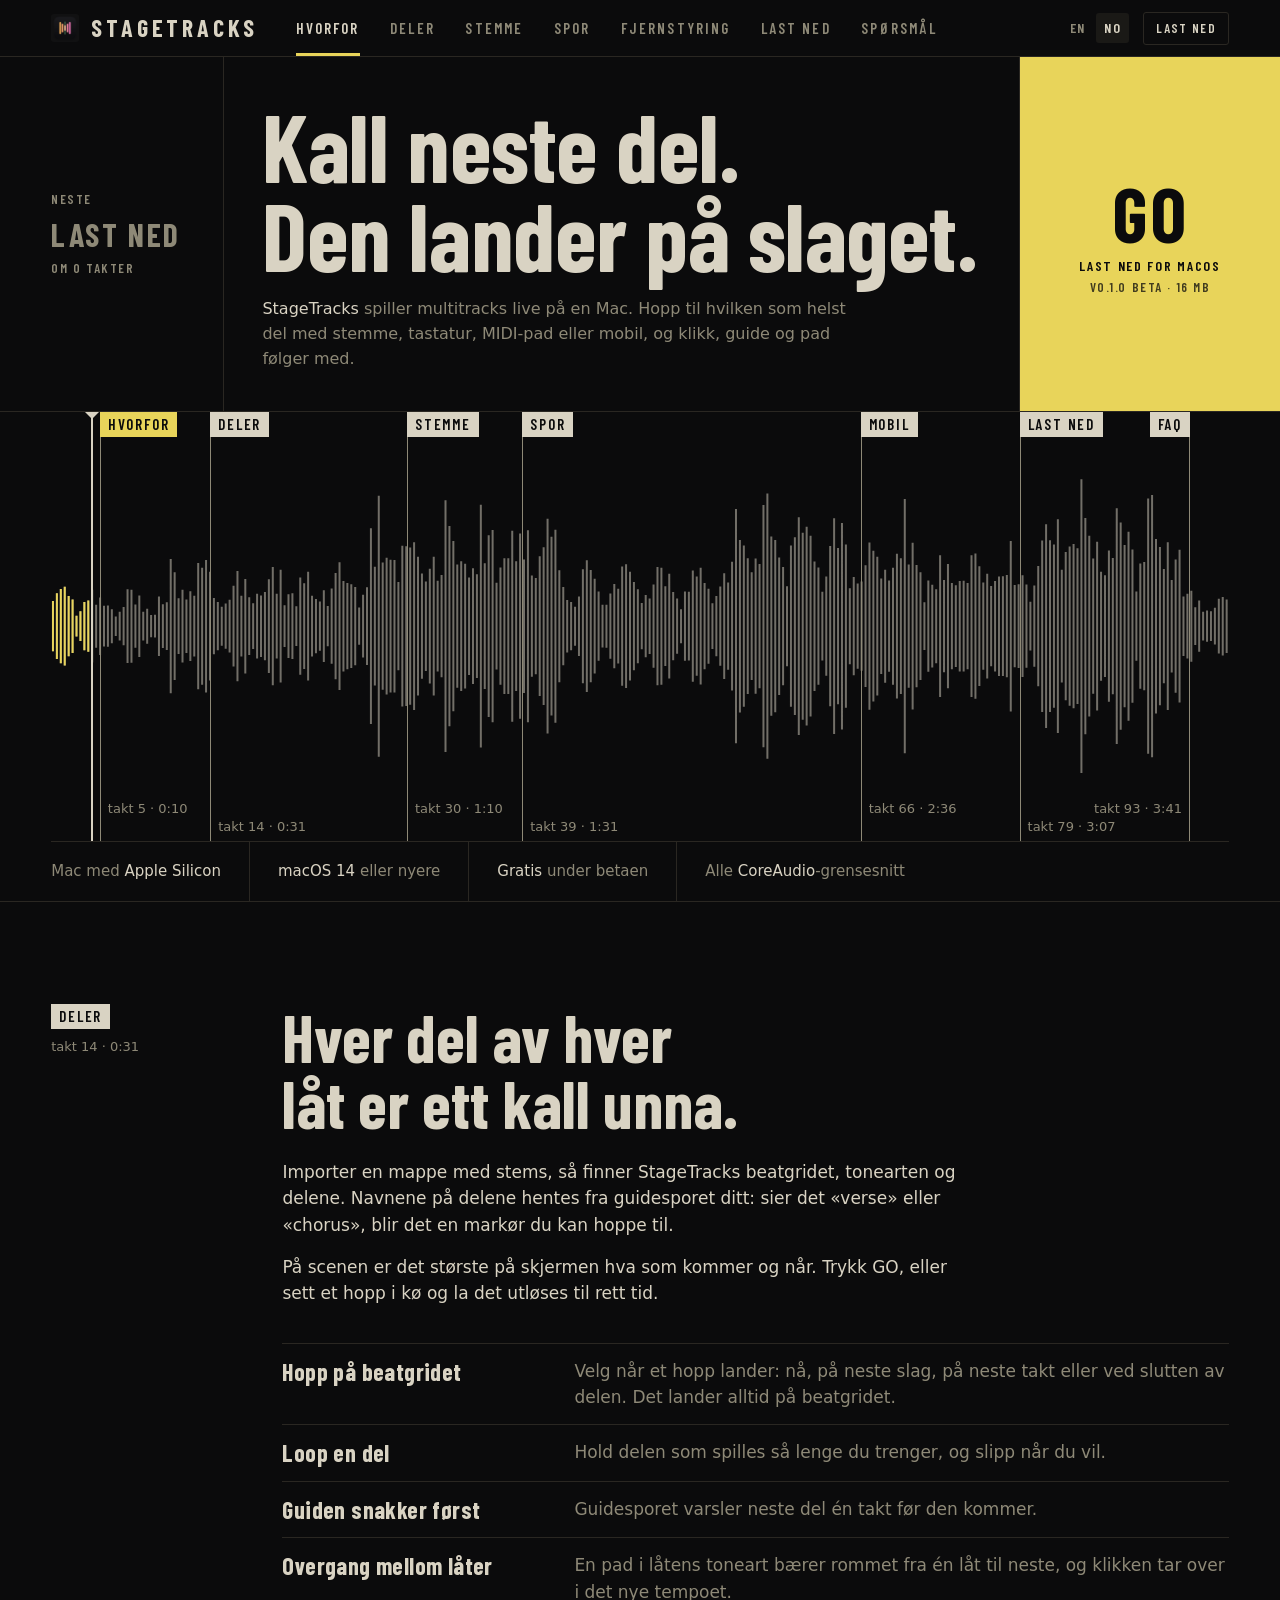
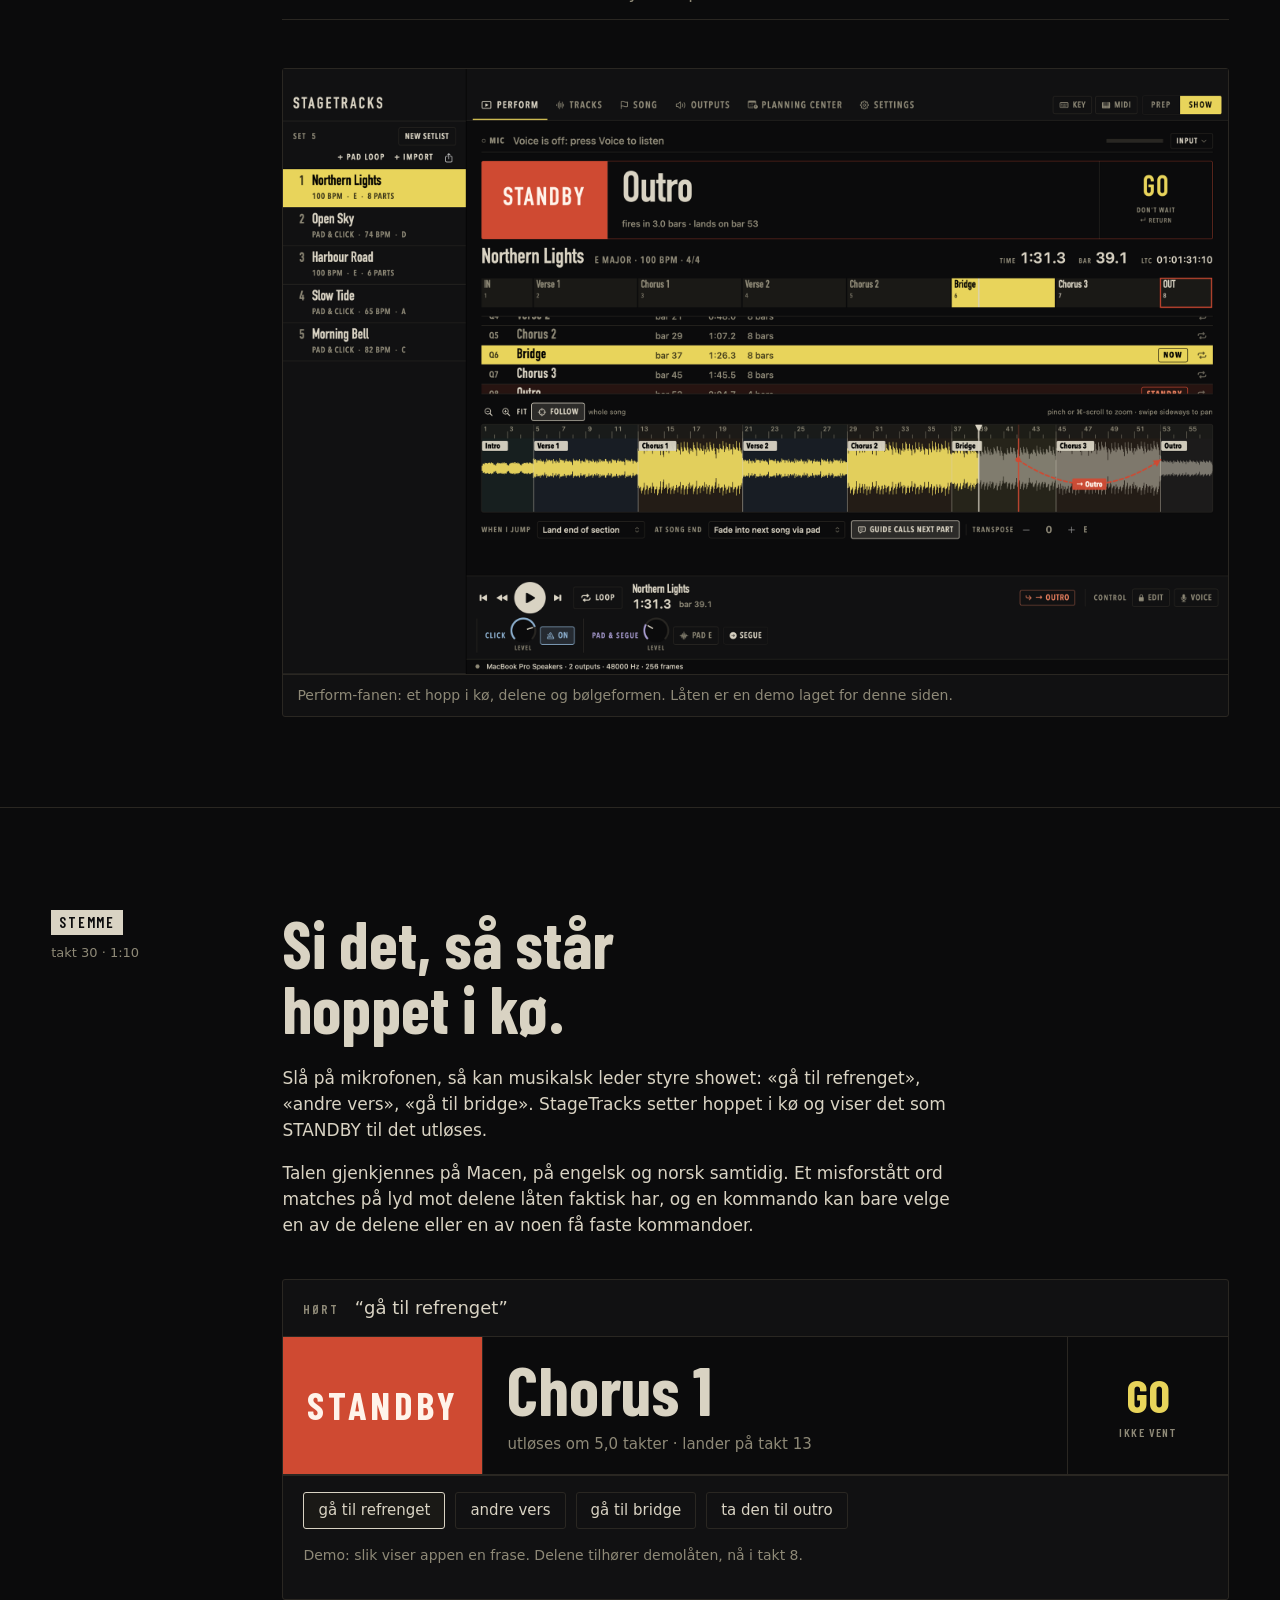
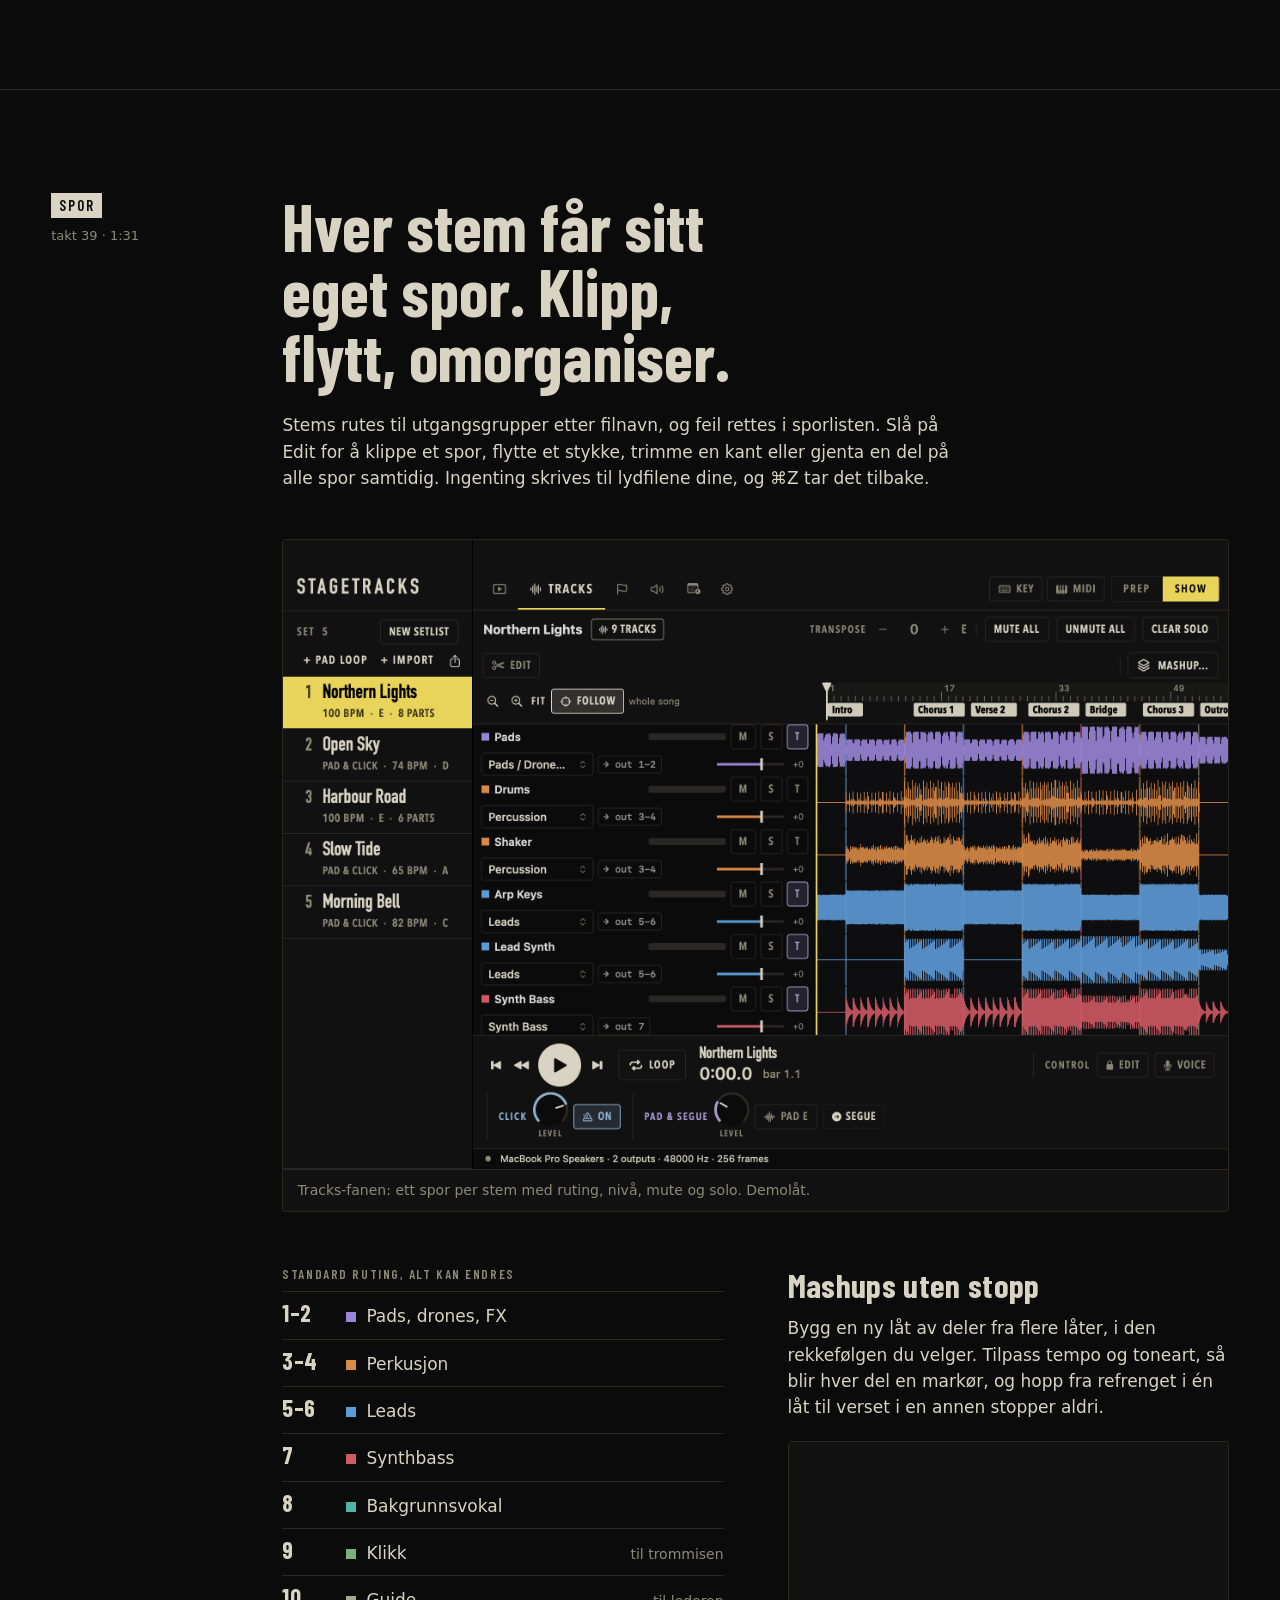
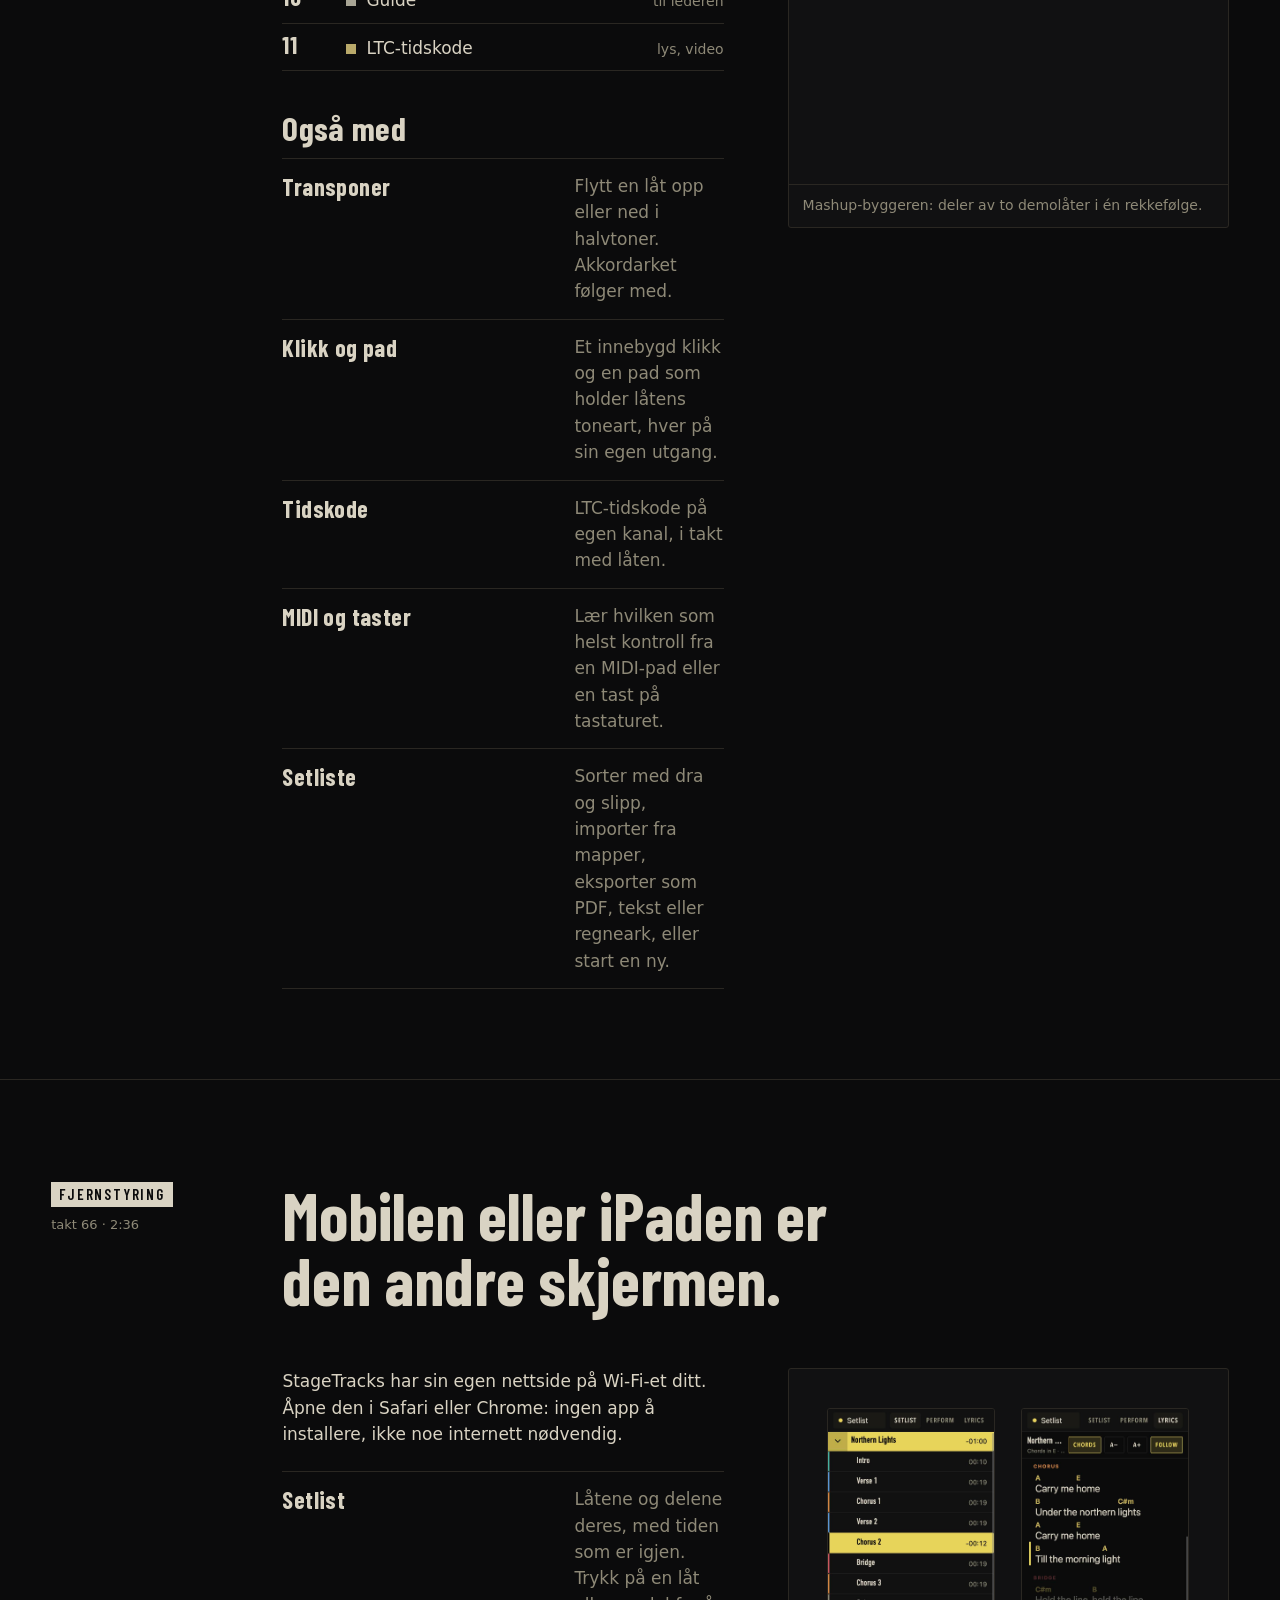
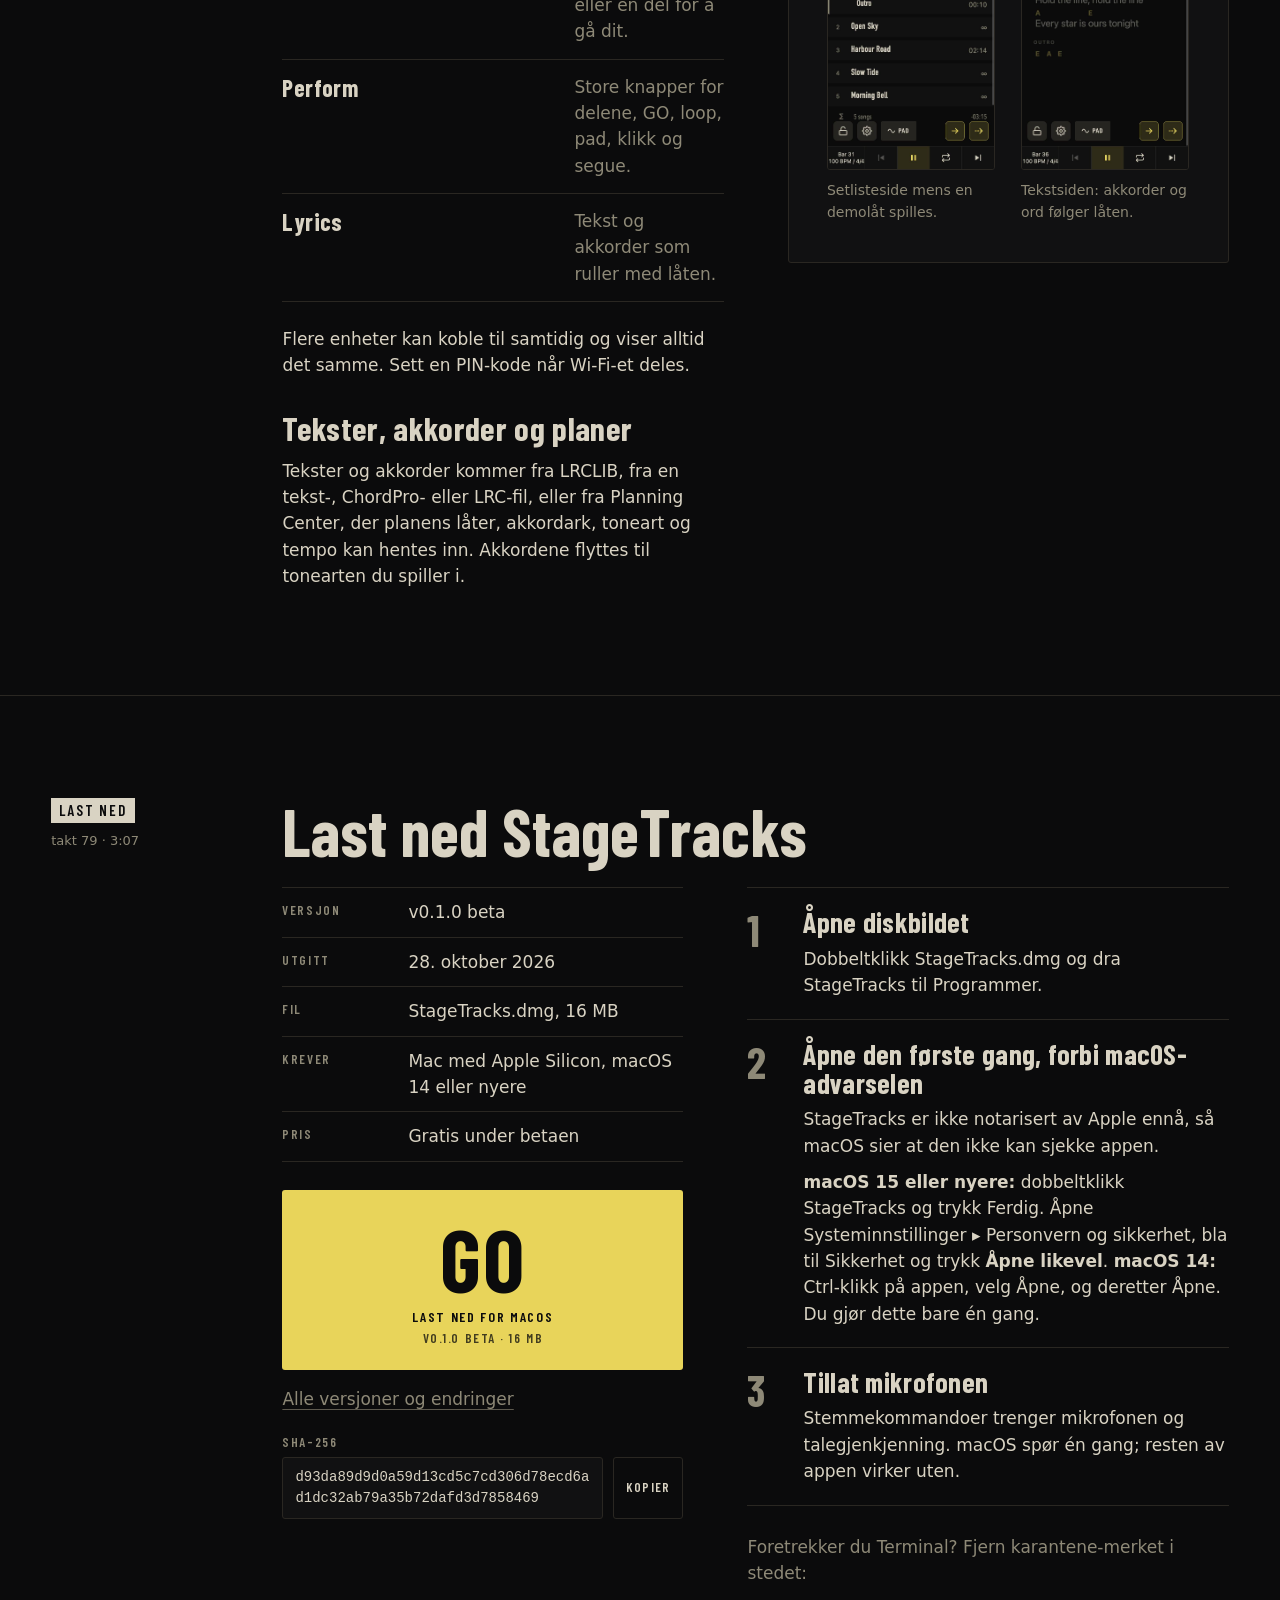
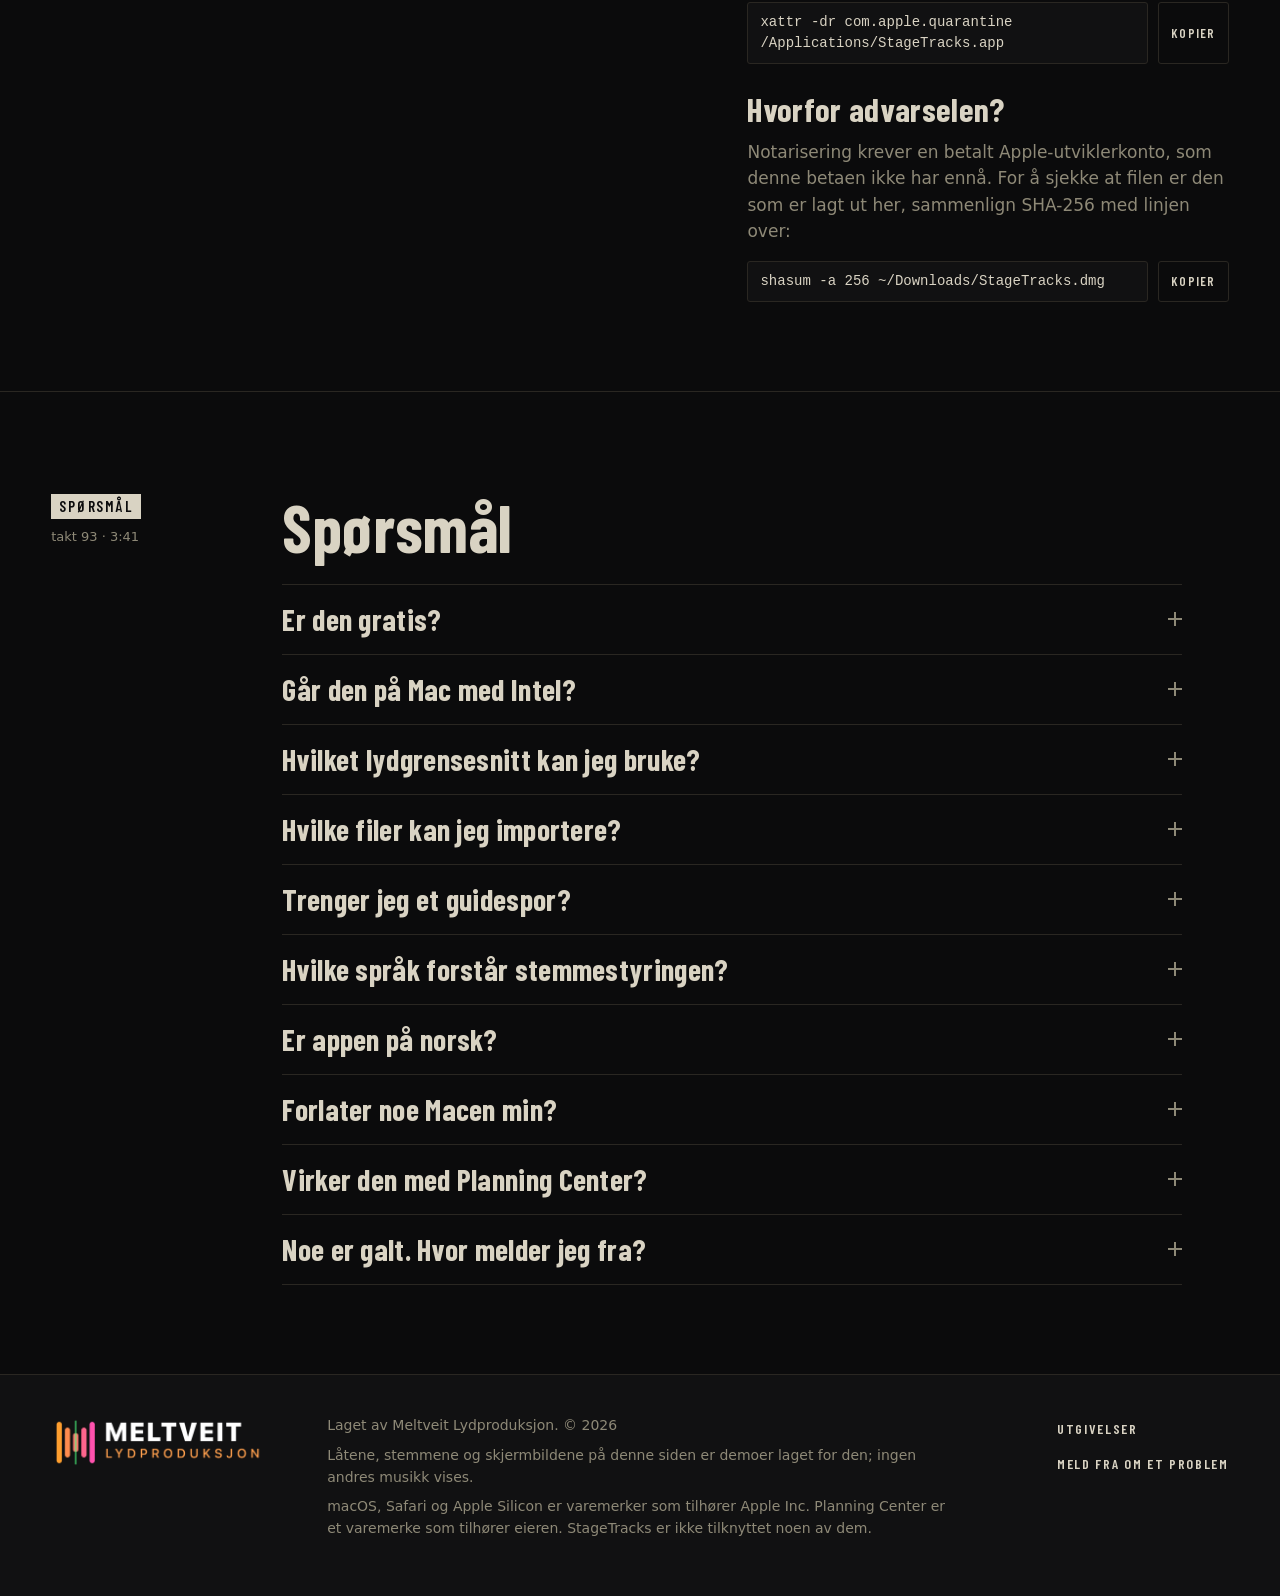
==== no/index.html @ eb973d1d "StageTracks download site, version 0.1.0 English and Norwegian pages, generated by the project's bui" ====
<!doctype html>
<html lang="no">
<head>
<meta charset="utf-8">
<meta name="viewport" content="width=device-width, initial-scale=1">
<title>StageTracks: multitracks og backingtracks for live bruk på Mac</title>
<meta name="description" content="StageTracks spiller multitracks live på en Mac. Hopp mellom deler med stemme, taster, MIDI-pad eller mobil. Gratis betaversjon for Mac med Apple Silicon.">
<meta name="theme-color" content="#0B0B0C">
<meta name="color-scheme" content="dark">
<link rel="canonical" href="https://the13thmoose.github.io/Stagetracks/no/"><link rel="alternate" hreflang="en" href="https://the13thmoose.github.io/Stagetracks/"><meta property="og:title" content="StageTracks: multitracks og backingtracks for live bruk på Mac"><meta property="og:description" content="StageTracks spiller multitracks live på en Mac. Hopp mellom deler med stemme, taster, MIDI-pad eller mobil. Gratis betaversjon for Mac med Apple Silicon."><meta property="og:type" content="website"><meta property="og:image" content="https://the13thmoose.github.io/Stagetracks/assets/img/og.png"><meta name="twitter:card" content="summary_large_image">
<link rel="icon" type="image/png" sizes="32x32" href="../assets/img/favicon-32.png">
<link rel="apple-touch-icon" href="../assets/img/apple-touch-icon.png">
<link rel="preload" href="../assets/fonts/barlow-condensed-700.woff2" as="font" type="font/woff2" crossorigin>
<link rel="stylesheet" href="../assets/site.css">
</head>
<body>
<a class="skip" href="#main">Hopp til innholdet</a>
<svg width="0" height="0" style="position:absolute" aria-hidden="true" focusable="false"><defs><path id="wd" vector-effect="non-scaling-stroke" d="M2.0 85.1V114.9M6.0 80.5V119.5M10.0 77.9V122.1M14.0 76.6V123.4M18.0 82.1V117.9M22.0 84.1V115.9M26.0 93.8V106.2M30.0 91.1V108.9M34.0 85.7V114.3M38.0 84.8V115.2M42.0 78.4V121.6M46.0 87.2V112.8M50.0 82.9V117.1M54.0 87.9V112.1M58.0 87.7V112.3M62.0 89.9V110.1M66.0 94.2V105.8M70.0 91.5V108.5M74.0 88.6V111.4M78.0 78.1V121.9M82.0 78.3V121.7M86.0 87.1V112.9M90.0 81.7V118.3M94.0 91.4V108.6M98.0 89.6V110.4M102.0 93.4V106.6M106.0 93.2V106.8M110.0 82.3V117.7M114.0 87.0V113.0M118.0 85.8V114.2M122.0 60.1V139.9M126.0 67.9V132.1M130.0 83.4V116.6M134.0 78.4V121.6M138.0 84.1V115.9M142.0 79.2V120.8M146.0 81.9V118.1M150.0 62.5V137.5M154.0 65.2V134.8M158.0 60.6V139.4M162.0 67.7V132.3M166.0 83.3V116.7M170.0 85.7V114.3M174.0 88.4V111.6M178.0 86.5V113.5M182.0 84.3V115.7M186.0 76.0V124.0M190.0 67.2V132.8M194.0 81.9V118.1M198.0 71.9V128.1M202.0 82.8V117.2M206.0 86.4V113.6M210.0 80.7V119.3M214.0 81.7V118.3M218.0 79.7V120.3M222.0 72.1V127.9M226.0 64.8V135.2M230.0 80.8V119.2M234.0 66.5V133.5M238.0 87.6V112.4M242.0 81.1V118.9M246.0 80.4V119.6M250.0 88.2V111.8M254.0 71.1V128.9M258.0 74.5V125.5M262.0 67.7V132.3M266.0 81.9V118.1M270.0 83.9V116.1M274.0 85.3V114.7M278.0 78.7V121.3M282.0 88.0V112.0M286.0 77.6V122.4M290.0 68.4V131.6M294.0 62.0V138.0M298.0 73.1V126.9M302.0 74.3V125.7M306.0 75.1V124.9M310.0 76.7V123.3M314.0 88.9V111.1M318.0 81.4V118.6M322.0 76.9V123.1M326.0 41.8V158.2M330.0 64.7V135.3M334.0 22.4V177.6M338.0 62.2V137.8M342.0 59.3V140.7M346.0 60.5V139.5M350.0 60.6V139.4M354.0 73.8V126.2M358.0 52.2V147.8M362.0 52.5V147.5M366.0 53.2V146.8M370.0 50.1V149.9M374.0 58.7V141.3M378.0 68.7V131.3M382.0 73.4V126.6M386.0 65.9V134.1M390.0 58.8V141.2M394.0 73.0V127.0M398.0 69.6V130.4M402.0 25.1V174.9M406.0 40.5V159.5M410.0 49.4V150.6M414.0 63.4V136.6M418.0 61.4V138.6M422.0 62.9V137.1M426.0 71.0V129.0M430.0 65.6V134.4M434.0 69.2V130.8M438.0 27.8V172.2M442.0 62.6V137.4M446.0 46.0V154.0M450.0 42.8V157.2M454.0 74.2V125.8M458.0 65.1V134.9M462.0 59.6V140.4M466.0 59.6V140.4M470.0 43.2V156.8M474.0 61.4V138.6M478.0 44.9V155.1M482.0 60.3V139.7M486.0 42.9V157.1M490.0 69.9V130.1M494.0 71.4V128.6M498.0 58.4V141.6M502.0 53.1V146.9M506.0 36.2V163.8M510.0 46.8V153.2M514.0 42.6V157.4M518.0 66.7V133.3M522.0 76.7V123.3M526.0 84.4V115.6M530.0 85.6V114.4M534.0 88.4V111.6M538.0 82.3V117.7M542.0 66.1V133.9M546.0 60.8V139.2M550.0 66.6V133.4M554.0 71.8V128.2M558.0 79.4V120.6M562.0 87.3V112.7M566.0 87.2V112.8M570.0 80.6V119.4M574.0 74.9V125.1M578.0 77.8V122.2M582.0 64.6V135.4M586.0 63.2V136.8M590.0 67.7V132.3M594.0 73.7V126.3M598.0 78.0V122.0M602.0 86.2V113.8M606.0 81.5V118.5M610.0 83.5V116.5M614.0 75.3V124.7M618.0 64.8V135.2M622.0 65.2V134.8M626.0 76.3V123.7M630.0 68.9V131.1M634.0 79.7V120.3M638.0 83.6V116.4M642.0 89.9V110.1M646.0 79.4V120.6M650.0 79.6V120.4M654.0 66.9V133.1M658.0 70.5V129.5M662.0 65.3V134.7M666.0 74.3V125.7M670.0 77.7V122.3M674.0 86.4V113.6M678.0 82.1V117.9M682.0 76.4V123.6M686.0 68.5V131.5M690.0 74.0V126.0M694.0 61.7V138.3M698.0 30.3V169.7M702.0 48.7V151.3M706.0 52.0V148.0M710.0 59.6V140.4M714.0 68.0V132.0M718.0 59.8V140.2M722.0 63.0V137.0M726.0 28.0V172.0M730.0 21.1V178.9M734.0 46.7V153.3M738.0 48.8V151.2M742.0 59.1V140.9M746.0 64.8V135.2M750.0 76.2V123.8M754.0 52.1V147.9M758.0 47.2V152.8M762.0 35.3V164.7M766.0 44.4V155.6M770.0 40.9V159.1M774.0 46.3V153.7M778.0 61.5V138.5M782.0 65.1V134.9M786.0 79.6V120.4M790.0 70.5V129.5M794.0 52.3V147.7M798.0 35.8V164.2M802.0 53.5V146.5M806.0 38.6V161.4M810.0 51.4V148.6M814.0 77.4V122.6M818.0 70.8V129.2M822.0 74.7V125.3M826.0 73.5V126.5M830.0 63.8V136.2M834.0 50.3V149.7M838.0 55.2V144.8M842.0 58.8V141.2M846.0 71.6V128.4M850.0 66.4V133.6M854.0 72.9V127.1M858.0 65.2V134.8M862.0 57.0V143.0M866.0 59.6V140.4M870.0 24.4V175.6M874.0 63.3V136.7M878.0 50.4V149.6M882.0 63.7V136.3M886.0 68.0V132.0M890.0 85.8V114.2M894.0 72.9V127.1M898.0 75.4V124.6M902.0 78.0V122.0M906.0 57.8V142.2M910.0 72.6V127.4M914.0 63.1V136.9M918.0 74.4V125.6M922.0 75.7V124.3M926.0 73.1V126.9M930.0 73.0V127.0M934.0 74.4V125.6M938.0 57.8V142.2M942.0 56.8V143.2M946.0 64.4V135.6M950.0 74.1V125.9M954.0 68.9V131.1M958.0 76.1V123.9M962.0 73.1V126.9M966.0 70.4V129.6M970.0 70.3V129.7M974.0 69.6V130.4M978.0 49.3V150.7M982.0 75.5V124.5M986.0 75.1V124.9M990.0 69.8V130.2M994.0 75.3V124.7M998.0 85.5V114.5M1002.0 75.9V124.1M1006.0 64.2V135.8M1010.0 49.0V151.0M1014.0 39.4V160.6M1018.0 48.9V151.1M1022.0 51.4V148.6M1026.0 36.4V163.6M1030.0 66.5V133.5M1034.0 55.9V144.1M1038.0 52.7V147.3M1042.0 51.2V148.8M1046.0 53.7V146.3M1050.0 12.6V187.4M1054.0 35.7V164.3M1058.0 46.2V153.8M1062.0 59.8V140.2M1066.0 49.8V150.2M1070.0 67.6V132.4M1074.0 69.7V130.3M1078.0 55.0V145.0M1082.0 59.5V140.5M1086.0 29.9V170.1M1090.0 38.4V161.6M1094.0 51.7V148.3M1098.0 43.8V156.2M1102.0 54.4V145.6M1106.0 79.4V120.6M1110.0 62.7V137.3M1114.0 61.9V138.1M1118.0 24.1V175.9M1122.0 22.0V178.0M1126.0 48.1V151.9M1130.0 53.0V147.0M1134.0 66.0V134.0M1138.0 50.1V149.9M1142.0 72.5V127.5M1146.0 60.4V139.6M1150.0 54.6V145.4M1154.0 82.3V117.7M1158.0 80.7V119.3M1162.0 78.9V121.1M1166.0 88.8V111.2M1170.0 84.8V115.2M1174.0 91.5V108.5M1178.0 90.7V109.3M1182.0 91.1V108.9M1186.0 89.1V110.9M1190.0 83.7V116.3M1194.0 82.6V117.4M1198.0 84.1V115.9"/><path id="ws" vector-effect="non-scaling-stroke" d="M6.0 86.8V113.2M18.0 85.1V114.9M30.0 86.9V113.1M42.0 77.6V122.4M54.0 90.5V109.5M66.0 88.0V112.0M78.0 87.4V112.6M90.0 93.8V106.2M102.0 88.8V111.2M114.0 85.1V114.9M126.0 81.9V118.1M138.0 72.4V127.6M150.0 66.1V133.9M162.0 75.7V124.3M174.0 76.5V123.5M186.0 88.1V111.9M198.0 87.7V112.3M210.0 87.2V112.8M222.0 76.8V123.2M234.0 63.1V136.9M246.0 67.5V132.5M258.0 64.6V135.4M270.0 77.1V122.9M282.0 76.4V123.6M294.0 88.8V111.2M306.0 87.0V113.0M318.0 79.4V120.6M330.0 48.2V151.8M342.0 49.8V150.2M354.0 60.2V139.8M366.0 54.2V145.8M378.0 62.8V137.2M390.0 68.5V131.5M402.0 62.3V137.7M414.0 77.3V122.7M426.0 54.8V145.2M438.0 42.7V157.3M450.0 64.5V135.5M462.0 47.4V152.6M474.0 44.9V155.1M486.0 69.7V130.3M498.0 64.6V135.4M510.0 60.2V139.8M522.0 89.1V110.9M534.0 80.2V119.8M546.0 83.3V116.7M558.0 70.1V129.9M570.0 60.5V139.5M582.0 77.5V122.5M594.0 84.5V115.5M606.0 86.6V113.4M618.0 83.6V116.4M630.0 90.2V109.8M642.0 87.3V112.7M654.0 76.5V123.5M666.0 62.7V137.3M678.0 71.4V128.6M690.0 73.3V126.7M702.0 46.8V153.2M714.0 73.7V126.3M726.0 67.2V132.8M738.0 77.2V122.8M750.0 60.6V139.4M762.0 37.6V162.4M774.0 63.3V136.7M786.0 38.1V161.9M798.0 39.0V161.0M810.0 64.9V135.1M822.0 68.9V131.1M834.0 57.5V142.5M846.0 58.1V141.9M858.0 73.9V126.1M870.0 46.2V153.8M882.0 25.4V174.6M894.0 68.1V131.9M906.0 59.1V140.9M918.0 79.1V120.9M930.0 77.4V122.6M942.0 76.6V123.4M954.0 78.1V121.9M966.0 70.1V129.9M978.0 78.4V121.6M990.0 66.9V133.1M1002.0 49.1V150.9M1014.0 34.5V165.5M1026.0 49.9V150.1M1038.0 62.1V137.9M1050.0 53.9V146.1M1062.0 64.6V135.4M1074.0 74.2V125.8M1086.0 36.6V163.4M1098.0 46.6V153.4M1110.0 38.0V162.0M1122.0 51.9V148.1M1134.0 50.4V149.6M1146.0 64.7V135.3M1158.0 93.6V106.4M1170.0 89.7V110.3M1182.0 92.1V107.9M1194.0 82.5V117.5"/></defs></svg>
<header class="top"><div class="top-in"><a class="brand" href="../" aria-label="StageTracks forside"><img src="../assets/img/favicon-64.png" alt="" width="28" height="28"><span>STAGETRACKS</span></a><div class="slot"><nav class="nav" aria-label="Seksjoner"><a href="#why">Hvorfor</a><a href="#parts">Deler</a><a href="#voice">Stemme</a><a href="#tracks">Spor</a><a href="#remote">Fjernstyring</a><a href="#install">Last ned</a><a href="#faq">Spørsmål</a></nav><nav class="map mini" aria-label="Sangkart, gjeldende posisjon"><div class="bars" aria-hidden="true"><svg class="r dense" viewBox="0 0 1200 200" preserveAspectRatio="none"><use href="#wd"/></svg><svg class="r sparse" viewBox="0 0 1200 200" preserveAspectRatio="none"><use href="#ws"/></svg><svg class="p dense" viewBox="0 0 1200 200" preserveAspectRatio="none"><use href="#wd"/></svg><svg class="p sparse" viewBox="0 0 1200 200" preserveAspectRatio="none"><use href="#ws"/></svg></div><a class="fl on" href="#why" data-f="why" title="Hvorfor" style="--f:3.5%"><em>Hvorfor</em><small data-bar="takt">takt 4 · 0:07</small></a><a class="fl" href="#parts" data-f="parts" title="Deler" style="--f:11%"><em>Deler</em><small data-bar="takt">takt 11 · 0:24</small></a><a class="fl" href="#voice" data-f="voice" title="Stemme" style="--f:27%"><em>Stemme</em><small data-bar="takt">takt 27 · 1:02</small></a><a class="fl" href="#tracks" data-f="tracks" title="Spor" style="--f:41%"><em>Spor</em><small data-bar="takt">takt 40 · 1:34</small></a><a class="fl" href="#remote" data-f="remote" title="Fjernstyring" style="--f:63%"><em>Mobil</em><small data-bar="takt">takt 61 · 2:24</small></a><a class="fl" href="#install" data-f="install" title="Last ned" style="--f:79%"><em>Last ned</em><small data-bar="takt">takt 76 · 3:00</small></a><a class="fl flip" href="#faq" data-f="faq" title="Spørsmål" style="--f:90%"><em>FAQ</em><small data-bar="takt">takt 87 · 3:26</small></a><div class="ph"></div></nav></div><div class="tools"><div class="lang" role="group" aria-label="Språk"><a href="../" hreflang="en" lang="en">EN</a><a href="./" hreflang="no" lang="no" aria-current="true">NO</a></div><a class="btn dl-btn" href="#install">Last ned</a></div></div></header>
<main id="main">
<section class="hero" id="why" data-part="why" aria-label="StageTracks"><div class="call"><div class="nx"><span class="lab">Neste</span><span class="cue">LAST NED</span><span class="lab">om 0 takter</span></div><div class="mid"><h1>Kall neste del.<br>Den lander på slaget.</h1><p class="lead"><b>StageTracks</b> spiller multitracks live på en Mac. Hopp til hvilken som helst del med stemme, tastatur, MIDI-pad eller mobil, og klikk, guide og pad følger med.</p></div><a class="go" href="https://github.com/The13ThMoose/Stagetracks/releases/latest/download/StageTracks.dmg"><b>GO</b><span>Last ned for macOS</span><span>v0.1.0 beta · 16 MB</span></a></div><nav class="map hero-map" aria-label="Sangkart"><div class="bars" aria-hidden="true"><svg class="r dense" viewBox="0 0 1200 200" preserveAspectRatio="none"><use href="#wd"/></svg><svg class="r sparse" viewBox="0 0 1200 200" preserveAspectRatio="none"><use href="#ws"/></svg><svg class="p dense" viewBox="0 0 1200 200" preserveAspectRatio="none"><use href="#wd"/></svg><svg class="p sparse" viewBox="0 0 1200 200" preserveAspectRatio="none"><use href="#ws"/></svg></div><a class="fl on" href="#why" data-f="why" title="Hvorfor" style="--f:3.5%"><em>Hvorfor</em><small data-bar="takt">takt 4 · 0:07</small></a><a class="fl" href="#parts" data-f="parts" title="Deler" style="--f:11%"><em>Deler</em><small data-bar="takt">takt 11 · 0:24</small></a><a class="fl" href="#voice" data-f="voice" title="Stemme" style="--f:27%"><em>Stemme</em><small data-bar="takt">takt 27 · 1:02</small></a><a class="fl" href="#tracks" data-f="tracks" title="Spor" style="--f:41%"><em>Spor</em><small data-bar="takt">takt 40 · 1:34</small></a><a class="fl" href="#remote" data-f="remote" title="Fjernstyring" style="--f:63%"><em>Mobil</em><small data-bar="takt">takt 61 · 2:24</small></a><a class="fl" href="#install" data-f="install" title="Last ned" style="--f:79%"><em>Last ned</em><small data-bar="takt">takt 76 · 3:00</small></a><a class="fl flip" href="#faq" data-f="faq" title="Spørsmål" style="--f:90%"><em>FAQ</em><small data-bar="takt">takt 87 · 3:26</small></a><div class="ph"></div></nav><ul class="reqs"><li>Mac med <b>Apple Silicon</b></li><li><b>macOS 14</b> eller nyere</li><li><b>Gratis</b> under betaen</li><li>Alle <b>CoreAudio</b>-grensesnitt</li></ul></section>
<section class="part" id="parts" data-part="parts" aria-labelledby="parts-h"><div class="in"><div class="gut"><span class="flag">Deler</span><span class="pos" data-bar="takt">takt 11 · 0:24</span></div><div class="main"><h2 id="parts-h">Hver del av hver låt er ett kall unna.</h2><p>Importer en mappe med stems, så finner StageTracks beatgridet, tonearten og delene. Navnene på delene hentes fra guidesporet ditt: sier det «verse» eller «chorus», blir det en markør du kan hoppe til.</p><p>På scenen er det største på skjermen hva som kommer og når. Trykk GO, eller sett et hopp i kø og la det utløses til rett tid.</p><dl class="rows"><div><dt>Hopp på beatgridet</dt><dd>Velg når et hopp lander: nå, på neste slag, på neste takt eller ved slutten av delen. Det lander alltid på beatgridet.</dd></div><div><dt>Loop en del</dt><dd>Hold delen som spilles så lenge du trenger, og slipp når du vil.</dd></div><div><dt>Guiden snakker først</dt><dd>Guidesporet varsler neste del én takt før den kommer.</dd></div><div><dt>Overgang mellom låter</dt><dd>En pad i låtens toneart bærer rommet fra én låt til neste, og klikken tar over i det nye tempoet.</dd></div></dl><figure class="shot"><div class="pan"><img src="../assets/img/app-perform.png" alt="Perform-fanen i StageTracks: et STANDBY-kall til Outro, listen over deler og bølgeformen til demolåten Northern Lights." width="2400" height="1536" loading="lazy" decoding="async"></div><figcaption>Perform-fanen: et hopp i kø, delene og bølgeformen. Låten er en demo laget for denne siden.</figcaption></figure></div></div></section>
<section class="part" id="voice" data-part="voice" aria-labelledby="voice-h"><div class="in"><div class="gut"><span class="flag">Stemme</span><span class="pos" data-bar="takt">takt 27 · 1:02</span></div><div class="main"><h2 id="voice-h">Si det, så står hoppet i kø.</h2><p>Slå på mikrofonen, så kan musikalsk leder styre showet: «gå til refrenget», «andre vers», «gå til bridge». StageTracks setter hoppet i kø og viser det som STANDBY til det utløses.</p><p>Talen gjenkjennes på Macen, på engelsk og norsk samtidig. Et misforstått ord matches på lyd mot delene låten faktisk har, og en kommando kan bare velge en av de delene eller en av noen få faste kommandoer.</p><div class="demo" data-demo><div class="heard"><span class="lab">Hørt</span><q data-heard>gå til refrenget</q></div><div class="call" data-state="standby"><div class="st">STANDBY</div><div class="nm" aria-live="polite"><strong data-name>Chorus 1</strong><span data-detail>utløses om 5,0 takter · lander på takt 13</span></div><div class="gk"><b>GO</b><span>Ikke vent</span></div></div><div class="chips" role="group" aria-label="Hørt"><button class="chip" type="button" aria-pressed="true" data-said="gå til refrenget" data-name="Chorus 1" data-detail="utløses om 5,0 takter · lander på takt 13">gå til refrenget</button><button class="chip" type="button" aria-pressed="false" data-said="andre vers" data-name="Verse 2" data-detail="utløses om 5,0 takter · lander på takt 21">andre vers</button><button class="chip" type="button" aria-pressed="false" data-said="gå til bridge" data-name="Bridge" data-detail="utløses om 5,0 takter · lander på takt 37">gå til bridge</button><button class="chip" type="button" aria-pressed="false" data-said="ta den til outro" data-name="Outro" data-detail="utløses om 5,0 takter · lander på takt 53">ta den til outro</button></div><p class="demo-note">Demo: slik viser appen en frase. Delene tilhører demolåten, nå i takt 8.</p></div></div></div></section>
<section class="part" id="tracks" data-part="tracks" aria-labelledby="tracks-h"><div class="in"><div class="gut"><span class="flag">Spor</span><span class="pos" data-bar="takt">takt 40 · 1:34</span></div><div class="main"><h2 id="tracks-h">Hver stem får sitt eget spor. Klipp, flytt, omorganiser.</h2><p>Stems rutes til utgangsgrupper etter filnavn, og feil rettes i sporlisten. Slå på Edit for å klippe et spor, flytte et stykke, trimme en kant eller gjenta en del på alle spor samtidig. Ingenting skrives til lydfilene dine, og ⌘Z tar det tilbake.</p><figure class="shot"><div class="pan"><img src="../assets/img/app-tracks.png" alt="Tracks-fanen: ett bølgeformspor for hver av demolåtens ni stems, med utgangsgruppe, nivå, mute og solo." width="2200" height="1464" loading="lazy" decoding="async"></div><figcaption>Tracks-fanen: ett spor per stem med ruting, nivå, mute og solo. Demolåt.</figcaption></figure><div class="split"><div><table class="patch"><caption>Standard ruting, alt kan endres</caption><tr><td class="ch tab">1–2</td><td><i class="sw" style="background:var(--t-pads)"></i>Pads, drones, FX</td><td class="note"></td></tr><tr><td class="ch tab">3–4</td><td><i class="sw" style="background:var(--t-perc)"></i>Perkusjon</td><td class="note"></td></tr><tr><td class="ch tab">5–6</td><td><i class="sw" style="background:var(--t-leads)"></i>Leads</td><td class="note"></td></tr><tr><td class="ch tab">7</td><td><i class="sw" style="background:var(--t-bass)"></i>Synthbass</td><td class="note"></td></tr><tr><td class="ch tab">8</td><td><i class="sw" style="background:var(--t-bgv)"></i>Bakgrunnsvokal</td><td class="note"></td></tr><tr><td class="ch tab">9</td><td><i class="sw" style="background:var(--t-click)"></i>Klikk</td><td class="note">til trommisen</td></tr><tr><td class="ch tab">10</td><td><i class="sw" style="background:var(--t-guide)"></i>Guide</td><td class="note">til lederen</td></tr><tr><td class="ch tab">11</td><td><i class="sw" style="background:var(--t-ltc)"></i>LTC-tidskode</td><td class="note">lys, video</td></tr></table><h3 style="margin-top:40px">Også med</h3><dl class="rows" style="margin-top:0"><div><dt>Transponer</dt><dd>Flytt en låt opp eller ned i halvtoner. Akkordarket følger med.</dd></div><div><dt>Klikk og pad</dt><dd>Et innebygd klikk og en pad som holder låtens toneart, hver på sin egen utgang.</dd></div><div><dt>Tidskode</dt><dd>LTC-tidskode på egen kanal, i takt med låten.</dd></div><div><dt>MIDI og taster</dt><dd>Lær hvilken som helst kontroll fra en MIDI-pad eller en tast på tastaturet.</dd></div><div><dt>Setliste</dt><dd>Sorter med dra og slipp, importer fra mapper, eksporter som PDF, tekst eller regneark, eller start en ny.</dd></div></dl></div><div><h3>Mashups uten stopp</h3><p>Bygg en ny låt av deler fra flere låter, i den rekkefølgen du velger. Tilpass tempo og toneart, så blir hver del en markør, og hopp fra refrenget i én låt til verset i en annen stopper aldri.</p><figure class="shot"><div class="pan"><img src="../assets/img/app-mashup.png" alt="Mashup-byggeren: deler av to demolåter, Northern Lights og Harbour Road, i én rekkefølge." width="1640" height="1280" loading="lazy" decoding="async"></div><figcaption>Mashup-byggeren: deler av to demolåter i én rekkefølge.</figcaption></figure></div></div></div></div></section>
<section class="part" id="remote" data-part="remote" aria-labelledby="remote-h"><div class="in"><div class="gut"><span class="flag">Fjernstyring</span><span class="pos" data-bar="takt">takt 61 · 2:24</span></div><div class="main"><h2 id="remote-h">Mobilen eller iPaden er den andre skjermen.</h2><div class="split"><div><p>StageTracks har sin egen nettside på Wi-Fi-et ditt. Åpne den i Safari eller Chrome: ingen app å installere, ikke noe internett nødvendig.</p><dl class="rows" style="margin:24px 0"><div><dt>Setlist</dt><dd>Låtene og delene deres, med tiden som er igjen. Trykk på en låt eller en del for å gå dit.</dd></div><div><dt>Perform</dt><dd>Store knapper for delene, GO, loop, pad, klikk og segue.</dd></div><div><dt>Lyrics</dt><dd>Tekst og akkorder som ruller med låten.</dd></div></dl><p>Flere enheter kan koble til samtidig og viser alltid det samme. Sett en PIN-kode når Wi-Fi-et deles.</p><h3 style="margin-top:32px">Tekster, akkorder og planer</h3><p>Tekster og akkorder kommer fra LRCLIB, fra en tekst-, ChordPro- eller LRC-fil, eller fra Planning Center, der planens låter, akkordark, toneart og tempo kan hentes inn. Akkordene flyttes til tonearten du spiller i.</p></div><div class="phones"><figure><img src="../assets/img/remote-setlist.jpg" alt="Fjernstyringens setlisteside på en mobil mens Chorus 2 i demolåten spilles, med tiden som er igjen i hver del." width="750" height="1624" loading="lazy" decoding="async"><figcaption>Setlisteside mens en demolåt spilles.</figcaption></figure><figure><img src="../assets/img/remote-lyrics.jpg" alt="Fjernstyringens tekstside på en mobil: refrenget i demolåten med akkorder over teksten og gjeldende linje markert." width="750" height="1624" loading="lazy" decoding="async"><figcaption>Tekstsiden: akkorder og ord følger låten.</figcaption></figure></div></div></div></div></section>
<section class="part" id="install" data-part="install" aria-labelledby="install-h"><div class="in"><div class="gut"><span class="flag">Last ned</span><span class="pos" data-bar="takt">takt 76 · 3:00</span></div><div class="main"><h2 id="install-h">Last ned StageTracks</h2><div class="dl"><div><dl class="facts"><div><dt>Versjon</dt><dd>v0.1.0 beta</dd></div><div><dt>Utgitt</dt><dd>28. oktober 2026</dd></div><div><dt>Fil</dt><dd>StageTracks.dmg, 16 MB</dd></div><div><dt>Krever</dt><dd>Mac med Apple Silicon, macOS 14 eller nyere</dd></div><div><dt>Pris</dt><dd>Gratis under betaen</dd></div></dl><a class="go xl" href="https://github.com/The13ThMoose/Stagetracks/releases/latest/download/StageTracks.dmg"><b>GO</b><span>Last ned for macOS</span><span>v0.1.0 beta · 16 MB</span></a><p class="dim" style="margin-top:16px"><a href="https://github.com/The13ThMoose/Stagetracks/releases">Alle versjoner og endringer</a></p><div class="sha"><span class="lab">SHA-256</span><div class="code"><code id="sha">d93da89d9d0a59d13cd5c7cd306d78ecd6ad1dc32ab79a35b72dafd3d7858469</code><button class="btn" type="button" data-copy="sha" data-done="Kopiert">Kopier</button></div></div></div><div><ol class="steps"><li><div><h3>Åpne diskbildet</h3><p>Dobbeltklikk StageTracks.dmg og dra StageTracks til Programmer.</p></div></li><li><div><h3>Åpne den første gang, forbi macOS-advarselen</h3><p>StageTracks er ikke notarisert av Apple ennå, så macOS sier at den ikke kan sjekke appen.</p><p><b>macOS 15 eller nyere:</b> dobbeltklikk StageTracks og trykk Ferdig. Åpne Systeminnstillinger ▸ Personvern og sikkerhet, bla til Sikkerhet og trykk <b>Åpne likevel</b>. <b>macOS 14:</b> Ctrl-klikk på appen, velg Åpne, og deretter Åpne. Du gjør dette bare én gang.</p></div></li><li><div><h3>Tillat mikrofonen</h3><p>Stemmekommandoer trenger mikrofonen og talegjenkjenning. macOS spør én gang; resten av appen virker uten.</p></div></li></ol><div class="why"><p>Foretrekker du Terminal? Fjern karantene-merket i stedet:</p><div class="code"><code id="xattr">xattr -dr com.apple.quarantine /Applications/StageTracks.app</code><button class="btn" type="button" data-copy="xattr" data-done="Kopiert">Kopier</button></div><h3 style="margin-top:28px">Hvorfor advarselen?</h3><p>Notarisering krever en betalt Apple-utviklerkonto, som denne betaen ikke har ennå. For å sjekke at filen er den som er lagt ut her, sammenlign SHA-256 med linjen over:</p><div class="code"><code id="shacmd">shasum -a 256 ~/Downloads/StageTracks.dmg</code><button class="btn" type="button" data-copy="shacmd" data-done="Kopiert">Kopier</button></div></div></div></div></div></div></section>
<section class="part" id="faq" data-part="faq" aria-labelledby="faq-h"><div class="in"><div class="gut"><span class="flag">Spørsmål</span><span class="pos" data-bar="takt">takt 87 · 3:26</span></div><div class="main"><h2 id="faq-h">Spørsmål</h2><div class="faq"><details><summary>Er den gratis?<i aria-hidden="true"></i></summary><div class="ans"><p>Ja, så lenge den er i beta. Hva som skjer etter betaen, kunngjøres her.</p></div></details><details><summary>Går den på Mac med Intel?<i aria-hidden="true"></i></summary><div class="ans"><p>Nei. Denne versjonen er for Apple Silicon (M1 eller nyere) og krever macOS 14 eller nyere.</p></div></details><details><summary>Hvilket lydgrensesnitt kan jeg bruke?<i aria-hidden="true"></i></summary><div class="ans"><p>Alle CoreAudio-grensesnitt, med hvor mange utganger som helst. StageTracks snakker rett med enheten, så et USB-grensesnitt med 16 kanaler får 16 utganger. Hvis en enhet oppfører seg rart, kan Outputs-fanen kopiere en lydrapport du kan sende med.</p></div></details><details><summary>Hvilke filer kan jeg importere?<i aria-hidden="true"></i></summary><div class="ans"><p>En mappe med stems per låt (WAV, AIFF, CAF, MP3, M4A eller FLAC), en mappe med låtmapper, eller slipp dem på vinduet. Stems rutes etter filnavn: Click, Guide, Synth Bass, BGVs og så videre.</p></div></details><details><summary>Trenger jeg et guidespor?<i aria-hidden="true"></i></summary><div class="ans"><p>Nei, men med ett får delene navn automatisk; hvert talt kall leses på Macen. Uten guidespor får delene nøytrale navn du kan endre, og markører kan settes for hånd.</p></div></details><details><summary>Hvilke språk forstår stemmestyringen?<i aria-hidden="true"></i></summary><div class="ans"><p>Engelsk og norsk samtidig. På macOS 26 bruker engelsk Apples nyere talegjenkjenning, som tåler støy bedre.</p></div></details><details><summary>Er appen på norsk?<i aria-hidden="true"></i></summary><div class="ans"><p>Appen er på engelsk. Stemmestyringen forstår norsk, og denne siden finnes på begge språk.</p></div></details><details><summary>Forlater noe Macen min?<i aria-hidden="true"></i></summary><div class="ans"><p>Lyd og tale blir på Macen. Oppslag du ber om, som tekster fra LRCLIB eller planene dine fra Planning Center, går til de tjenestene. Lagrer du din egen Claude API-nøkkel for den valgfrie språkmodell-reserven, sendes frasen til den tjenesten for en avgjørelse når reglene ikke kan avgjøre.</p></div></details><details><summary>Virker den med Planning Center?<i aria-hidden="true"></i></summary><div class="ans"><p>Ja. Logg inn fra Planning Center-fanen for å se tjenestene og planene dine, ta planens akkordark, toneart og tempo inn i en låt, eller legg til en plan-låt som pad- og klikk-loop. Innlogging krever en API-klient-ID du oppretter for din egen Planning Center-konto.</p></div></details><details><summary>Noe er galt. Hvor melder jeg fra?<i aria-hidden="true"></i></summary><div class="ans"><p>Åpne en sak på <a href="https://github.com/The13ThMoose/Stagetracks/issues">GitHub</a>. Si hvilken macOS du bruker og hva du gjorde; for lydproblemer kan Outputs-fanen kopiere en lydrapport.</p></div></details></div></div></div></section>
</main>
<footer class="foot"><div class="foot-in"><img src="../assets/img/meltveit-logo.png" alt="Meltveit Lydproduksjon" width="900" height="225" loading="lazy"><div><p>Laget av Meltveit Lydproduksjon. © 2026</p><p>Låtene, stemmene og skjermbildene på denne siden er demoer laget for den; ingen andres musikk vises.</p><p>macOS, Safari og Apple Silicon er varemerker som tilhører Apple Inc. Planning Center er et varemerke som tilhører eieren. StageTracks er ikke tilknyttet noen av dem.</p></div><ul><li><a href="https://github.com/The13ThMoose/Stagetracks/releases">Utgivelser</a></li><li><a href="https://github.com/The13ThMoose/Stagetracks/issues">Meld fra om et problem</a></li></ul></div></footer>
<script src="../assets/site.js" defer></script>
</body>
</html>
---- assets/site.css ----
/* StageTracks download site. The app's Prompt Book, on a page: near-black ground, cue-sheet text, hairlines, 3 px corners,
   yellow only for "now", red pencil only for "queued". No shadow, glow or gradient. */

@font-face { font-family: "PB Display"; font-weight: 700; font-display: swap;
  src: local("DINCondensed-Bold"), local("DIN Condensed Bold"), local("DIN Condensed"), url("fonts/barlow-condensed-700.woff2") format("woff2"); }
@font-face { font-family: "PB Label"; font-weight: 600; font-display: swap;
  src: local("AvenirNextCondensed-DemiBold"), local("Avenir Next Condensed Demi Bold"), url("fonts/barlow-condensed-600.woff2") format("woff2"); }
@font-face { font-family: "PB Label"; font-weight: 500; font-display: swap;
  src: local("AvenirNextCondensed-Medium"), local("Avenir Next Condensed Medium"), url("fonts/barlow-condensed-500.woff2") format("woff2"); }

:root {
  --bg: #0B0B0C; --rail: #111112; --lift: #1A1916; --rule: #2A2722;
  --ink: #D9D3C3; --dim: #8E8977; --ghost: #5E5A4F;
  --y: #E8D45A; --on-y: #0B0B0C; --r: #CF4A32; --rt: #E9805F; --on-r: #FFF3EA; --khaki: #C9B458;
  --t-pads: #9A86D6; --t-perc: #D98A45; --t-leads: #5D9BD6; --t-bass: #CF5A63; --t-bgv: #4FB3A5; --t-click: #7AB07A; --t-guide: #A8A595; --t-ltc: #B9A96A;
  --d: "PB Display", "DIN Condensed", "Barlow Condensed", "Arial Narrow", sans-serif;
  --l: "PB Label", "Avenir Next Condensed", "Barlow Condensed", "Arial Narrow", sans-serif;
  --b: -apple-system, BlinkMacSystemFont, "SF Pro Text", system-ui, "Segoe UI", Roboto, "Helvetica Neue", sans-serif;
  --m: ui-monospace, SFMono-Regular, Menlo, Consolas, monospace;
  --gut: clamp(16px, 4vw, 56px);
  --head: 56px;
  --radius: 3px;
}

*, *::before, *::after { box-sizing: border-box; }
html { background: var(--bg); color-scheme: dark; scroll-behavior: smooth; scroll-padding-top: calc(var(--head) + 28px); scrollbar-color: var(--rule) var(--bg); -webkit-text-size-adjust: 100%; }
body { margin: 0; background: var(--bg); color: var(--ink); font: 400 17px/1.55 var(--b); -webkit-font-smoothing: antialiased; overflow-x: hidden; }
::selection { background: var(--y); color: var(--on-y); }
img { max-width: 100%; height: auto; background: var(--rail); }
a { color: inherit; text-decoration-color: var(--ghost); text-underline-offset: .22em; text-decoration-thickness: 1px; }
a:hover { text-decoration-color: var(--ink); }
:focus-visible { outline: 2px solid var(--y); outline-offset: 3px; border-radius: var(--radius); }
.skip { position: absolute; left: var(--gut); top: -80px; z-index: 50; background: var(--ink); color: var(--bg); padding: 10px 14px; border-radius: var(--radius); font: 600 15px/1 var(--l); letter-spacing: .12em; text-transform: uppercase; text-decoration: none; }
.skip:focus { top: 8px; }
.lab { font: 600 13px/1 var(--l); letter-spacing: .12em; text-transform: uppercase; }
.tab { font-variant-numeric: tabular-nums; }
@media (prefers-reduced-motion: reduce) { html { scroll-behavior: auto; } * { transition-duration: .01ms !important; animation-duration: .01ms !important; } }

/* ---------- header ---------- */
.top { position: sticky; top: 0; z-index: 30; background: var(--bg); border-bottom: 1px solid var(--rule); }
.top-in { display: grid; grid-template-columns: auto minmax(0, 1fr) auto; align-items: center; gap: clamp(16px, 3vw, 40px); height: var(--head); padding: 0 var(--gut); }
.brand { display: flex; align-items: center; gap: 12px; font: 700 24px/1 var(--d); letter-spacing: .16em; text-decoration: none; color: var(--ink); white-space: nowrap; }
.brand img { width: 28px; height: 28px; border-radius: var(--radius); display: block; }
.slot { position: relative; height: var(--head); min-width: 0; }
.nav, .slot .mini { position: absolute; inset: 0; transition: opacity .25s, visibility 0s; }
.nav { display: flex; align-items: stretch; gap: clamp(16px, 2.4vw, 32px); }
.nav a { display: flex; align-items: center; font: 600 15px/1 var(--l); letter-spacing: .14em; text-transform: uppercase; color: var(--dim); text-decoration: none; border-bottom: 3px solid transparent; padding-top: 3px; }
.nav a:hover { color: var(--ink); }
.nav a[aria-current] { color: var(--ink); border-bottom-color: var(--y); }
.slot .mini { opacity: 0; visibility: hidden; }
body.scrolled .nav { opacity: 0; visibility: hidden; transition: opacity .25s, visibility 0s .25s; }
body.scrolled .slot .mini { opacity: 1; visibility: visible; }
.tools { display: flex; align-items: center; gap: 14px; }
.lang { display: flex; gap: 2px; font: 600 14px/1 var(--l); letter-spacing: .12em; }
.lang a { text-decoration: none; color: var(--dim); padding: 8px 8px; border-radius: var(--radius); }
.lang a:hover { color: var(--ink); }
.lang a[aria-current] { color: var(--ink); background: var(--lift); }
.btn { display: inline-flex; align-items: center; font: 600 13px/1 var(--l); letter-spacing: .1em; text-transform: uppercase; color: var(--ink); text-decoration: none; padding: 9px 12px; border: 1px solid var(--rule); border-radius: var(--radius); background: transparent; cursor: pointer; transition: background .15s, border-color .15s; }
.btn:hover { background: var(--lift); border-color: var(--dim); }

/* ---------- the song map: the page as a song ---------- */
.map { position: relative; --x: 3.5%; }
.map .bars { position: absolute; inset: 0; }
.bars svg { position: absolute; inset: 0; width: 100%; height: 100%; fill: none; stroke-width: 2px; }
.bars .r { stroke: var(--ink); stroke-opacity: .5; }
.bars .p { stroke: var(--y); clip-path: inset(0 calc(100% - var(--x)) 0 0); }
.bars .sparse { display: none; }
.fl { position: absolute; top: 0; bottom: 0; left: var(--f, 0%); width: 1px; text-decoration: none; color: var(--bg); }
.fl::before { content: ""; position: absolute; inset: 0 auto 0 0; width: 1px; background: var(--dim); }
.fl em { z-index: 1; position: absolute; top: 0; left: 0; background: var(--ink); color: var(--bg); font: 600 15px/1 var(--l); font-style: normal; letter-spacing: .12em; text-transform: uppercase; padding: 5px 8px; white-space: nowrap; transition: background .2s; }
.hero-map .fl:nth-child(even) small { bottom: 26px; }
.fl small { position: absolute; bottom: 8px; left: 8px; white-space: nowrap; color: var(--dim); font: 500 13px/1 var(--b); font-variant-numeric: tabular-nums; }
.fl.flip em { left: auto; right: 0; }
.fl.flip small { left: auto; right: 8px; }
.fl.on em { background: var(--y); }
.fl:hover em { outline: 2px solid var(--ink); outline-offset: 2px; }
.ph { position: absolute; top: 0; bottom: 0; left: var(--x); width: 2px; margin-left: -1px; background: var(--ink); pointer-events: none; }
.ph::before { content: ""; position: absolute; top: 0; left: -6px; border: 7px solid transparent; border-top-color: var(--ink); border-bottom: 0; }
.hero { display: flex; flex-direction: column; min-height: calc(100vh - var(--head)); min-height: calc(100svh - var(--head)); }
.hero-map { flex: 1 1 clamp(250px, 29vw, 350px); max-height: 480px; min-height: 250px; margin: 0 var(--gut); cursor: pointer; }
.hero-map .bars { top: 46px; bottom: 46px; }
.mini { height: var(--head); }
.mini .bars { top: 26px; bottom: 6px; }
.mini .fl::before { background: var(--ghost); }
.mini .fl em { top: 4px; font-size: 12px; padding: 3px 6px; letter-spacing: .1em; }
.mini .fl small { display: none; }
.mini .fl em { display: none; }
.mini .fl.on em, .mini .fl:hover em, .mini .fl:focus-visible em { display: block; }
.mini .ph { top: 3px; }
.mini { cursor: pointer; }

/* ---------- the call line (hero) ---------- */
.call { display: grid; grid-template-columns: 224px minmax(0, 1fr) 260px; border-bottom: 1px solid var(--rule); }
.call > * { border-right: 1px solid var(--rule); min-width: 0; }
.call > *:last-child { border-right: 0; }
.nx { display: flex; flex-direction: column; justify-content: center; gap: 12px; padding: 0 16px 0 var(--gut); color: var(--dim); }
.nx .cue { font: 700 clamp(26px, 2.5vw, 34px)/1 var(--d); letter-spacing: .08em; }
.mid { padding: clamp(28px, 4vw, 44px) clamp(20px, 3vw, 44px) clamp(28px, 4vw, 40px); display: flex; flex-direction: column; justify-content: center; gap: 18px; }
h1 { margin: 0; font: 700 clamp(52px, 7.4vw, 96px)/.94 var(--d); letter-spacing: -.005em; text-wrap: balance; }
.lead { margin: 0; color: var(--dim); font-size: clamp(16px, 1.25vw, 18px); max-width: 58ch; }
.lead b { color: var(--ink); font-weight: 500; }
.go { display: flex; flex-direction: column; align-items: center; justify-content: center; gap: 8px; padding: 24px 16px; background: var(--y); color: var(--on-y); text-decoration: none; text-align: center; }
.go b { font: 700 clamp(60px, 6vw, 76px)/1 var(--d); letter-spacing: .02em; }
.go span { font: 600 14px/1 var(--l); letter-spacing: .12em; text-transform: uppercase; }
.go span + span { opacity: .75; font-size: 13px; }
.go:hover { outline: 2px solid var(--on-y); outline-offset: -8px; }
.go:focus-visible { outline-offset: -8px; outline-color: var(--on-y); }
.reqs { display: flex; flex-wrap: wrap; border-top: 1px solid var(--rule); margin: auto var(--gut) 0; padding: 0; list-style: none; }
.reqs li { padding: 18px 28px 18px 0; margin-right: 28px; border-right: 1px solid var(--rule); color: var(--dim); font-size: 15px; }
.reqs li:last-child { border-right: 0; }
.reqs b { color: var(--ink); font-weight: 500; }

/* ---------- a part of the song (a section of the page) ---------- */
.part { border-top: 1px solid var(--rule); }
.in { display: grid; grid-template-columns: 180px minmax(0, 1fr); column-gap: clamp(24px, 4vw, 64px); max-width: 1440px; margin: 0 auto; padding: clamp(64px, 8vw, 112px) var(--gut) clamp(56px, 7vw, 96px); }
.gut { position: sticky; top: calc(var(--head) + 28px); align-self: start; display: flex; flex-direction: column; gap: 10px; }
.flag { align-self: flex-start; background: var(--ink); color: var(--bg); font: 600 15px/1 var(--l); letter-spacing: .12em; text-transform: uppercase; padding: 5px 8px; }
.pos { color: var(--dim); font: 500 13px/1.3 var(--b); font-variant-numeric: tabular-nums; }
h2 { margin: 0 0 24px; font: 700 clamp(40px, 5.2vw, 72px)/.98 var(--d); text-wrap: balance; max-width: 20ch; }
h3 { margin: 0 0 12px; font: 700 clamp(26px, 2.6vw, 34px)/1.05 var(--d); letter-spacing: .01em; }
.main { min-width: 0; }
.main p { max-width: 64ch; margin: 0 0 16px; }
.main p.dim, .dim { color: var(--dim); }
.rows { margin: 36px 0 0; border-top: 1px solid var(--rule); }
.rows > div { display: grid; grid-template-columns: minmax(150px, 260px) minmax(0, 1fr); gap: 6px 32px; padding: 14px 0; border-bottom: 1px solid var(--rule); }
.rows dt { font: 700 24px/1.15 var(--d); letter-spacing: .4px; }
.rows dd { margin: 0; color: var(--dim); max-width: 62ch; }
.shot { margin: 48px 0 0; border: 1px solid var(--rule); border-radius: var(--radius); background: var(--rail); }
.pan { overflow-x: auto; scrollbar-color: var(--rule) var(--rail); }
.shot img { display: block; width: 100%; height: auto; }
.shot figcaption { padding: 10px 14px; color: var(--dim); font-size: 14px; border-top: 1px solid var(--rule); }
.split { display: grid; grid-template-columns: minmax(0, 1fr) minmax(0, 1fr); gap: clamp(32px, 5vw, 72px); align-items: start; margin-top: 56px; }
.split .shot { margin-top: 20px; }
.patch { width: 100%; border-collapse: collapse; margin: 0 0 8px; }
.patch caption { text-align: left; padding: 0 0 10px; color: var(--dim); font: 600 13px/1 var(--l); letter-spacing: .12em; text-transform: uppercase; }
.patch td { padding: 9px 0; border-top: 1px solid var(--rule); vertical-align: baseline; }
.patch tr:last-child td { border-bottom: 1px solid var(--rule); }
.patch .ch { width: 64px; font: 700 24px/1 var(--d); letter-spacing: .4px; }
.patch .sw { display: inline-block; width: 10px; height: 10px; margin-right: 10px; }
.patch .note { color: var(--dim); text-align: right; padding-left: 12px; font-size: 14px; }

/* ---------- the voice demo: the app's call line ---------- */
.demo { margin-top: 40px; border: 1px solid var(--rule); background: var(--rail); border-radius: var(--radius); max-width: 1000px; }
.heard { display: flex; align-items: baseline; gap: 16px; padding: 14px 20px; border-bottom: 1px solid var(--rule); min-height: 52px; }
.heard .lab { color: var(--dim); flex: none; }
.heard q { quotes: "\201C" "\201D"; font-size: 18px; }
.demo .call { grid-template-columns: 200px minmax(0, 1fr) 160px; min-height: 124px; background: var(--bg); }
.demo .st { display: flex; align-items: center; justify-content: center; font: 700 clamp(26px, 3vw, 40px)/1 var(--d); letter-spacing: .1em; background: var(--r); color: var(--on-r); }
.demo [data-state="next"] .st { background: var(--bg); color: var(--dim); }
.demo .nm { padding: 18px 24px; display: flex; flex-direction: column; justify-content: center; gap: 10px; }
.demo .nm strong { font: 700 clamp(44px, 5.4vw, 68px)/1 var(--d); }
.demo .nm span { color: var(--dim); font-size: 15px; }
.demo .gk { display: flex; flex-direction: column; align-items: center; justify-content: center; gap: 8px; color: var(--y); }
.demo .gk b { font: 700 46px/1 var(--d); }
.demo .gk span { font: 600 12px/1 var(--l); letter-spacing: .12em; text-transform: uppercase; color: var(--dim); }
.chips { display: flex; flex-wrap: wrap; gap: 10px; padding: 16px 20px; border-top: 1px solid var(--rule); }
.chip { font: 500 15px/1 var(--b); color: var(--ink); background: transparent; border: 1px solid var(--rule); border-radius: var(--radius); padding: 10px 14px; cursor: pointer; transition: background .15s, border-color .15s; }
.chip:hover { background: var(--lift); border-color: var(--dim); }
.chip[aria-pressed="true"] { background: var(--lift); border-color: var(--ink); }
.demo-note { padding: 0 20px 16px; color: var(--dim); font-size: 14px; }

/* ---------- the remote ---------- */
.phones { display: flex; gap: clamp(14px, 2vw, 28px); justify-content: center; align-items: flex-start; padding: clamp(20px, 3vw, 40px); border: 1px solid var(--rule); border-radius: var(--radius); background: var(--rail); }
.phones figure { margin: 0; flex: 0 1 280px; min-width: 0; }
.phones img { display: block; width: 100%; height: auto; border: 1px solid var(--rule); border-radius: var(--radius); }
.phones figcaption { margin-top: 10px; color: var(--dim); font-size: 14px; }
.split.top-align { align-items: start; }

/* ---------- download ---------- */
.dl { display: grid; grid-template-columns: minmax(0, 5fr) minmax(0, 6fr); gap: clamp(32px, 5vw, 80px); align-items: start; }
.facts { margin: 0 0 28px; border-top: 1px solid var(--rule); }
.facts > div { display: grid; grid-template-columns: 110px 1fr; gap: 16px; padding: 11px 0; border-bottom: 1px solid var(--rule); }
.facts dt { color: var(--dim); font: 600 13px/1.7 var(--l); letter-spacing: .12em; text-transform: uppercase; }
.facts dd { margin: 0; }
.go.xl { min-height: 180px; max-width: 420px; border-radius: var(--radius); }
.go.xl b { font-size: 88px; }
.sha { margin-top: 24px; }
.sha .lab { color: var(--dim); display: block; margin-bottom: 8px; }
.code { display: flex; gap: 10px; align-items: stretch; }
code, .code code { font: 500 14px/1.5 var(--m); background: var(--rail); border: 1px solid var(--rule); border-radius: var(--radius); padding: 9px 12px; display: block; flex: 1; min-width: 0; color: var(--ink); white-space: pre-wrap; overflow-wrap: anywhere; }
.steps { margin: 0; padding: 0; list-style: none; border-top: 1px solid var(--rule); counter-reset: s; }
.steps > li { display: grid; grid-template-columns: 56px minmax(0, 1fr); padding: 20px 0; border-bottom: 1px solid var(--rule); counter-increment: s; }
.steps > li::before { content: counter(s); font: 700 44px/1 var(--d); color: var(--dim); }
.steps h3 { font-size: 28px; margin-bottom: 8px; }
.steps p { margin: 0 0 10px; max-width: 60ch; }
.steps p:last-child { margin-bottom: 0; }
.why { margin-top: 28px; }
.why p { color: var(--dim); max-width: 60ch; }
kbd { font: 500 .88em/1 var(--m); border: 1px solid var(--rule); border-bottom-width: 2px; border-radius: var(--radius); padding: .12em .4em; background: var(--rail); }

/* ---------- questions ---------- */
.faq { max-width: 900px; border-top: 1px solid var(--rule); }
.faq details { border-bottom: 1px solid var(--rule); }
.faq summary { list-style: none; cursor: pointer; display: flex; justify-content: space-between; align-items: center; gap: 24px; padding: 18px 0; font: 700 clamp(24px, 2.4vw, 30px)/1.1 var(--d); letter-spacing: .3px; }
.faq summary::-webkit-details-marker { display: none; }
.faq summary i { position: relative; flex: none; width: 14px; height: 14px; }
.faq summary i::before, .faq summary i::after { content: ""; position: absolute; left: 0; top: 6px; width: 14px; height: 2px; background: var(--dim); }
.faq summary i::after { transform: rotate(90deg); transition: transform .2s; }
.faq details[open] summary i::after { transform: rotate(0); }
.faq details[open] summary { color: var(--ink); }
.faq .ans { padding: 0 0 22px; max-width: 64ch; color: var(--ink); }
.faq .ans p { margin: 0 0 10px; }
.faq .ans p:last-child { margin: 0; }

/* ---------- footer ---------- */
.foot { border-top: 1px solid var(--rule); background: var(--rail); }
.foot-in { max-width: 1440px; margin: 0 auto; padding: 40px var(--gut) 48px; display: grid; grid-template-columns: auto minmax(0, 1fr) auto; gap: 24px 56px; align-items: start; }
.foot img { display: block; width: 220px; height: auto; }
.foot p { margin: 0 0 8px; color: var(--dim); font-size: 14px; max-width: 70ch; }
.foot ul { margin: 0; padding: 0; list-style: none; display: flex; flex-direction: column; gap: 8px; }
.foot li a { font: 600 14px/1 var(--l); letter-spacing: .12em; text-transform: uppercase; color: var(--ink); text-decoration: none; }
.foot li a:hover { text-decoration: underline; text-underline-offset: .3em; }

/* ---------- smaller screens ---------- */
@media (max-width: 1100px) {
  .call { grid-template-columns: 160px minmax(0, 1fr) 220px; }
  .nav { gap: 18px; }
  .nav a { font-size: 14px; letter-spacing: .1em; }
}
@media (max-width: 900px) {
  :root { --head: 52px; }
  .nav { display: none; }
  .slot .mini { opacity: 1; visibility: visible; }
  .tools { gap: 8px; }
  .tools .dl-btn { padding: 8px 9px; font-size: 12px; }
  .hero { min-height: 0; }
  .hero-map { flex: none; }
  .brand { font-size: 20px; letter-spacing: .12em; }
  .call { grid-template-columns: minmax(0, 1fr); }
  .call > * { border-right: 0; border-bottom: 1px solid var(--rule); }
  .call > *:last-child { border-bottom: 0; }
  .nx { flex-direction: row; align-items: baseline; justify-content: flex-start; padding: 14px var(--gut); gap: 14px; }
  .nx .cue { font-size: 26px; }
  .mid { padding: 28px var(--gut) 30px; }
  .go { flex-direction: row; flex-wrap: wrap; gap: 6px 16px; padding: 18px var(--gut); justify-content: flex-start; text-align: left; }
  .go b { font-size: 52px; }
  .go span:nth-of-type(1) { flex: 1 1 0; }
  .hero-map { height: 220px; }
  .hero-map .fl:nth-child(even) em { top: 32px; }
  .hero-map .fl small { display: none; }
  .hero-map .bars { top: 70px; bottom: 6px; }
  .bars .dense { display: none; }
  .bars .sparse { display: block; }
  .reqs { display: grid; grid-template-columns: minmax(0, 1fr) minmax(0, 1fr); }
  .reqs li { padding: 12px 12px 12px 0; margin: 0; border-right: 0; border-bottom: 1px solid var(--rule); font-size: 14px; }
  .reqs li:nth-last-child(-n+2) { border-bottom: 0; }
  .pan img { min-width: 800px; max-width: none; }
  .split .pan img { min-width: 640px; }
  .in { grid-template-columns: minmax(0, 1fr); padding-top: 72px; position: relative; }
  .gut { position: absolute; top: -1px; left: var(--gut); flex-direction: row; align-items: flex-start; gap: 10px; }
  .pos { display: none; }
  .flag { font-size: 0; padding: 0; width: 30px; height: 16px; clip-path: polygon(0 0, 100% 0, calc(100% - 7px) 50%, 100% 100%, 0 100%); }
  .gut::after { content: ""; position: absolute; left: 0; top: 16px; width: 1px; height: 22px; background: var(--ink); }
  .part { position: relative; }
  .rows > div { grid-template-columns: minmax(0, 1fr); gap: 4px; }
  .split, .dl { grid-template-columns: minmax(0, 1fr); }
  .split { margin-top: 40px; }
  .demo .call { grid-template-columns: minmax(0, 1fr); }
  .demo .st { min-height: 64px; }
  .demo .gk { flex-direction: row; justify-content: flex-start; padding: 12px 20px; }
  .demo .call > * { border-right: 0; border-bottom: 1px solid var(--rule); }
  .demo .call > *:last-child { border-bottom: 0; }
  .foot-in { grid-template-columns: minmax(0, 1fr); }
}
@media (max-width: 520px) {
  .hero-map .fl em { letter-spacing: .06em; padding: 5px 6px; }
  .lang a { padding: 8px 6px; }
  .brand span { display: none; }
  .facts > div { grid-template-columns: 88px 1fr; }
  .steps > li { grid-template-columns: 44px minmax(0, 1fr); }
  .go.xl { max-width: none; }
  .phones { padding: 12px; gap: 10px; }
  .phones figure { flex: 1 1 0; }
  .phones figcaption { font-size: 12px; }
}
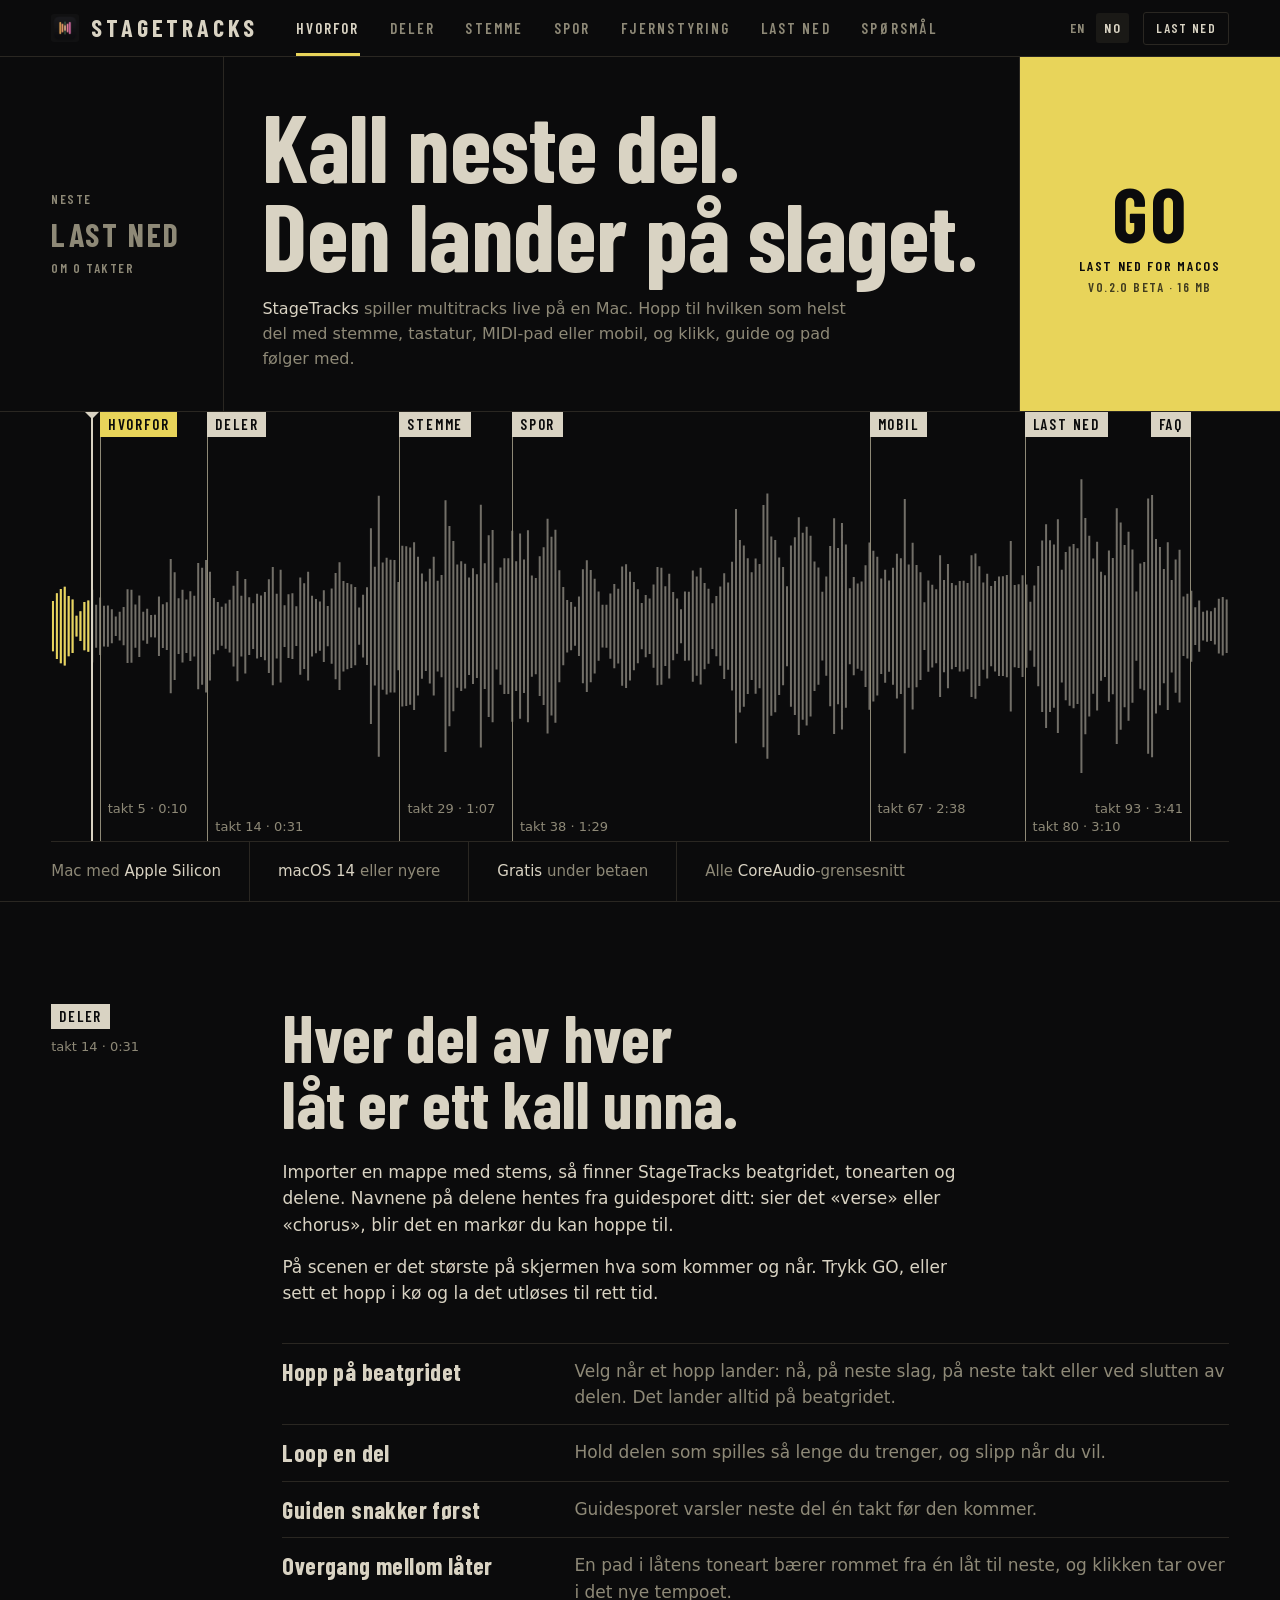
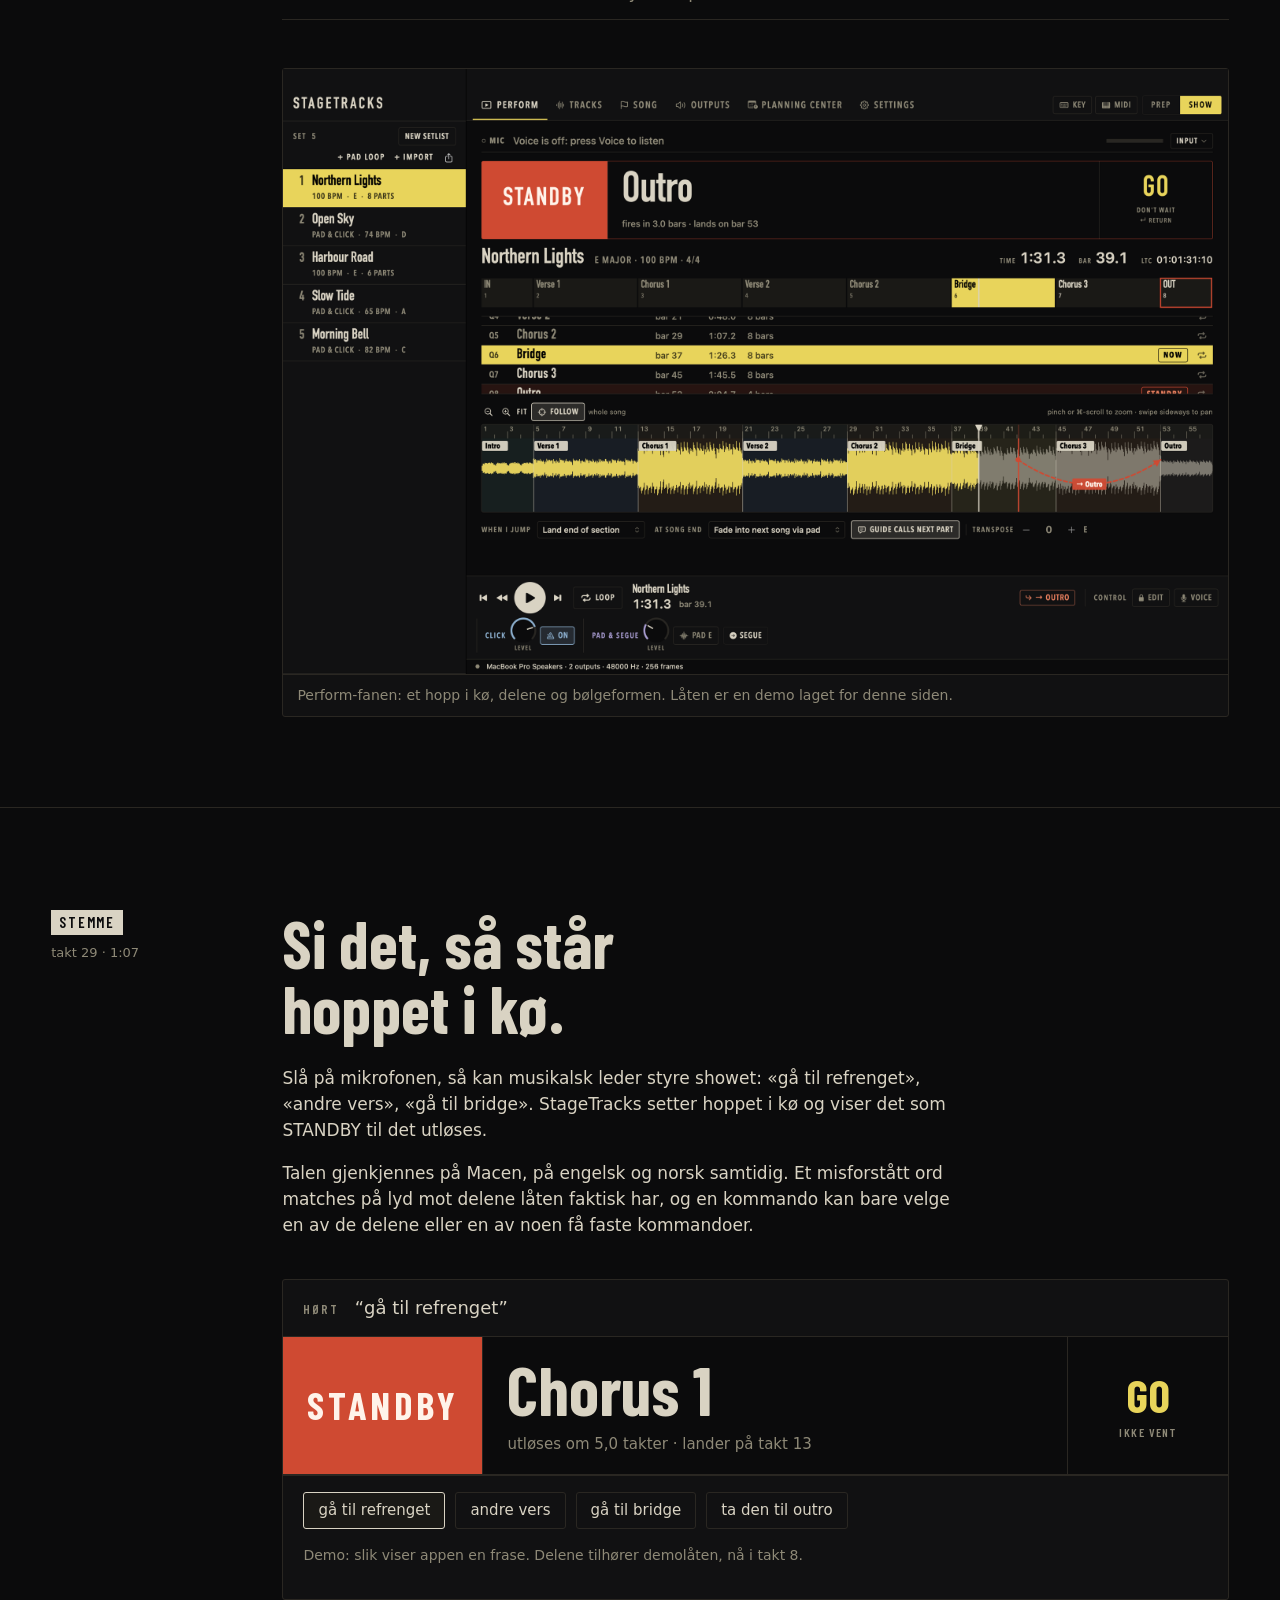
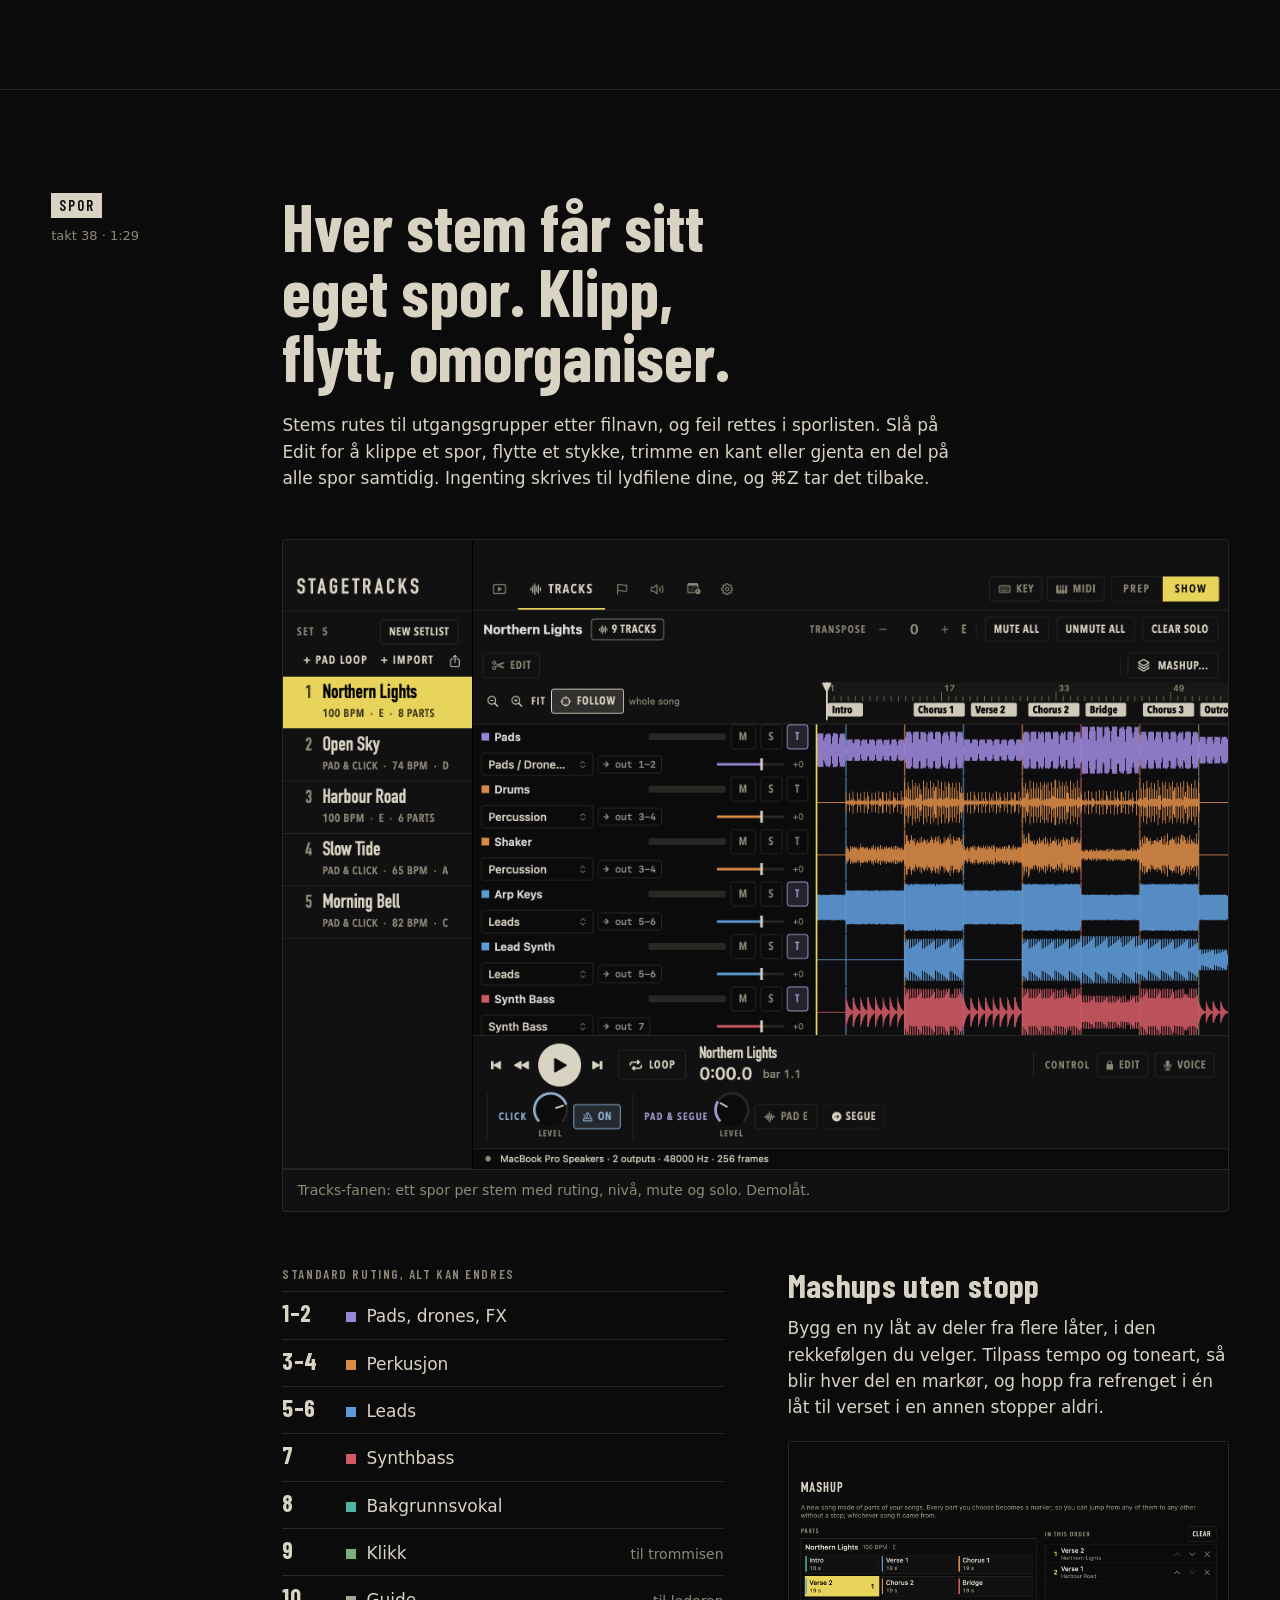
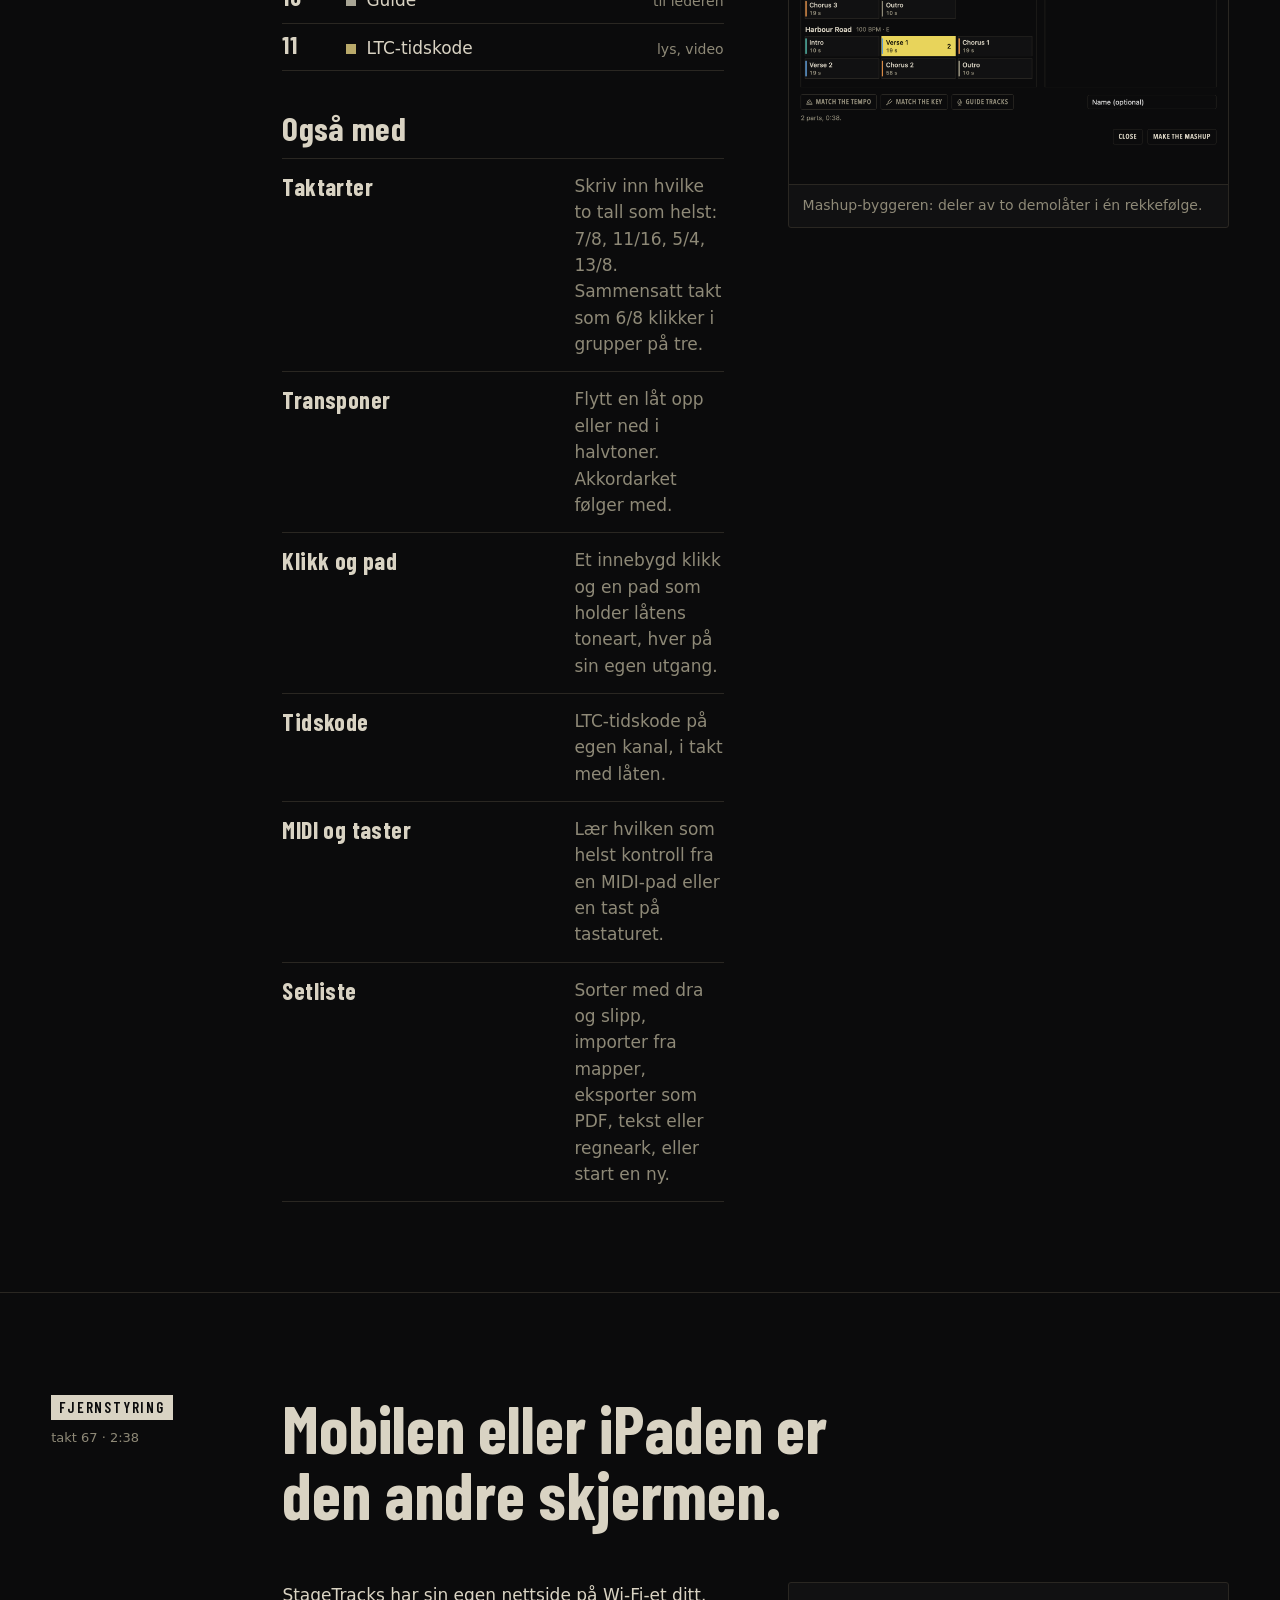
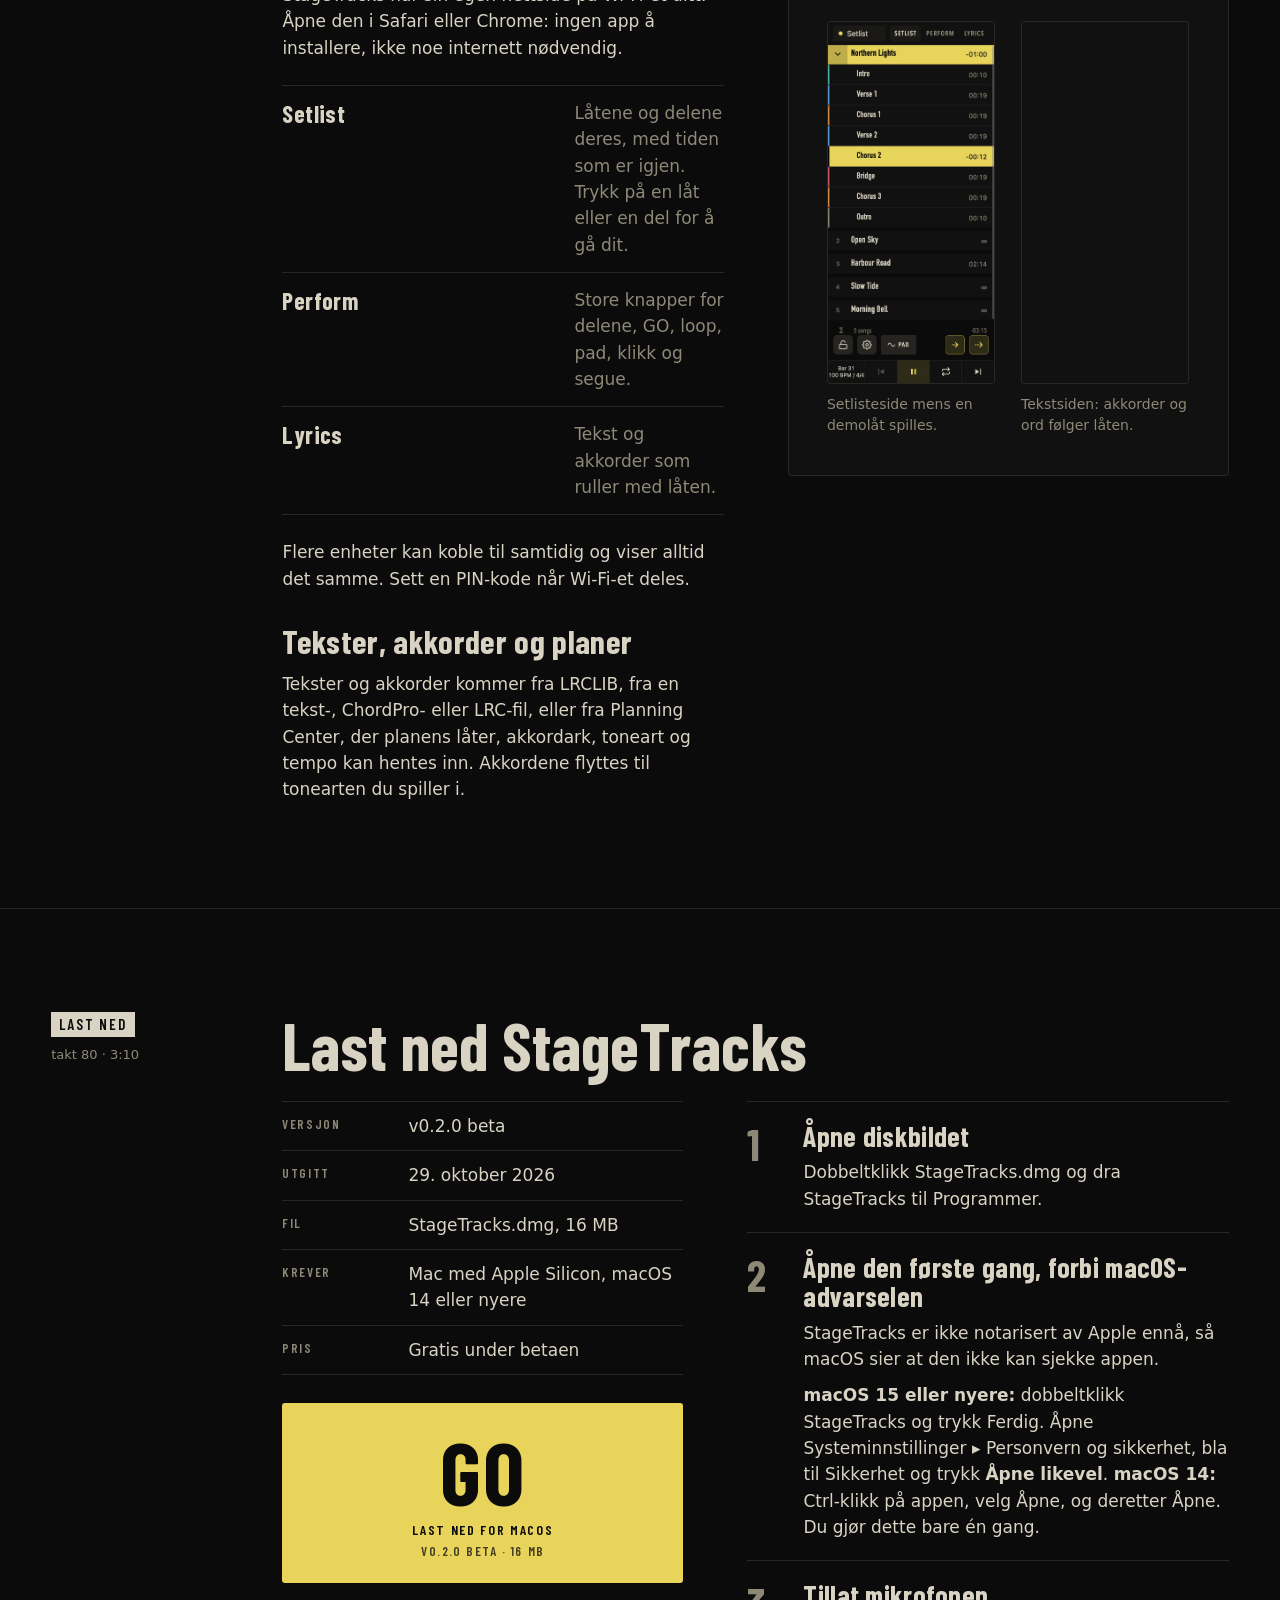
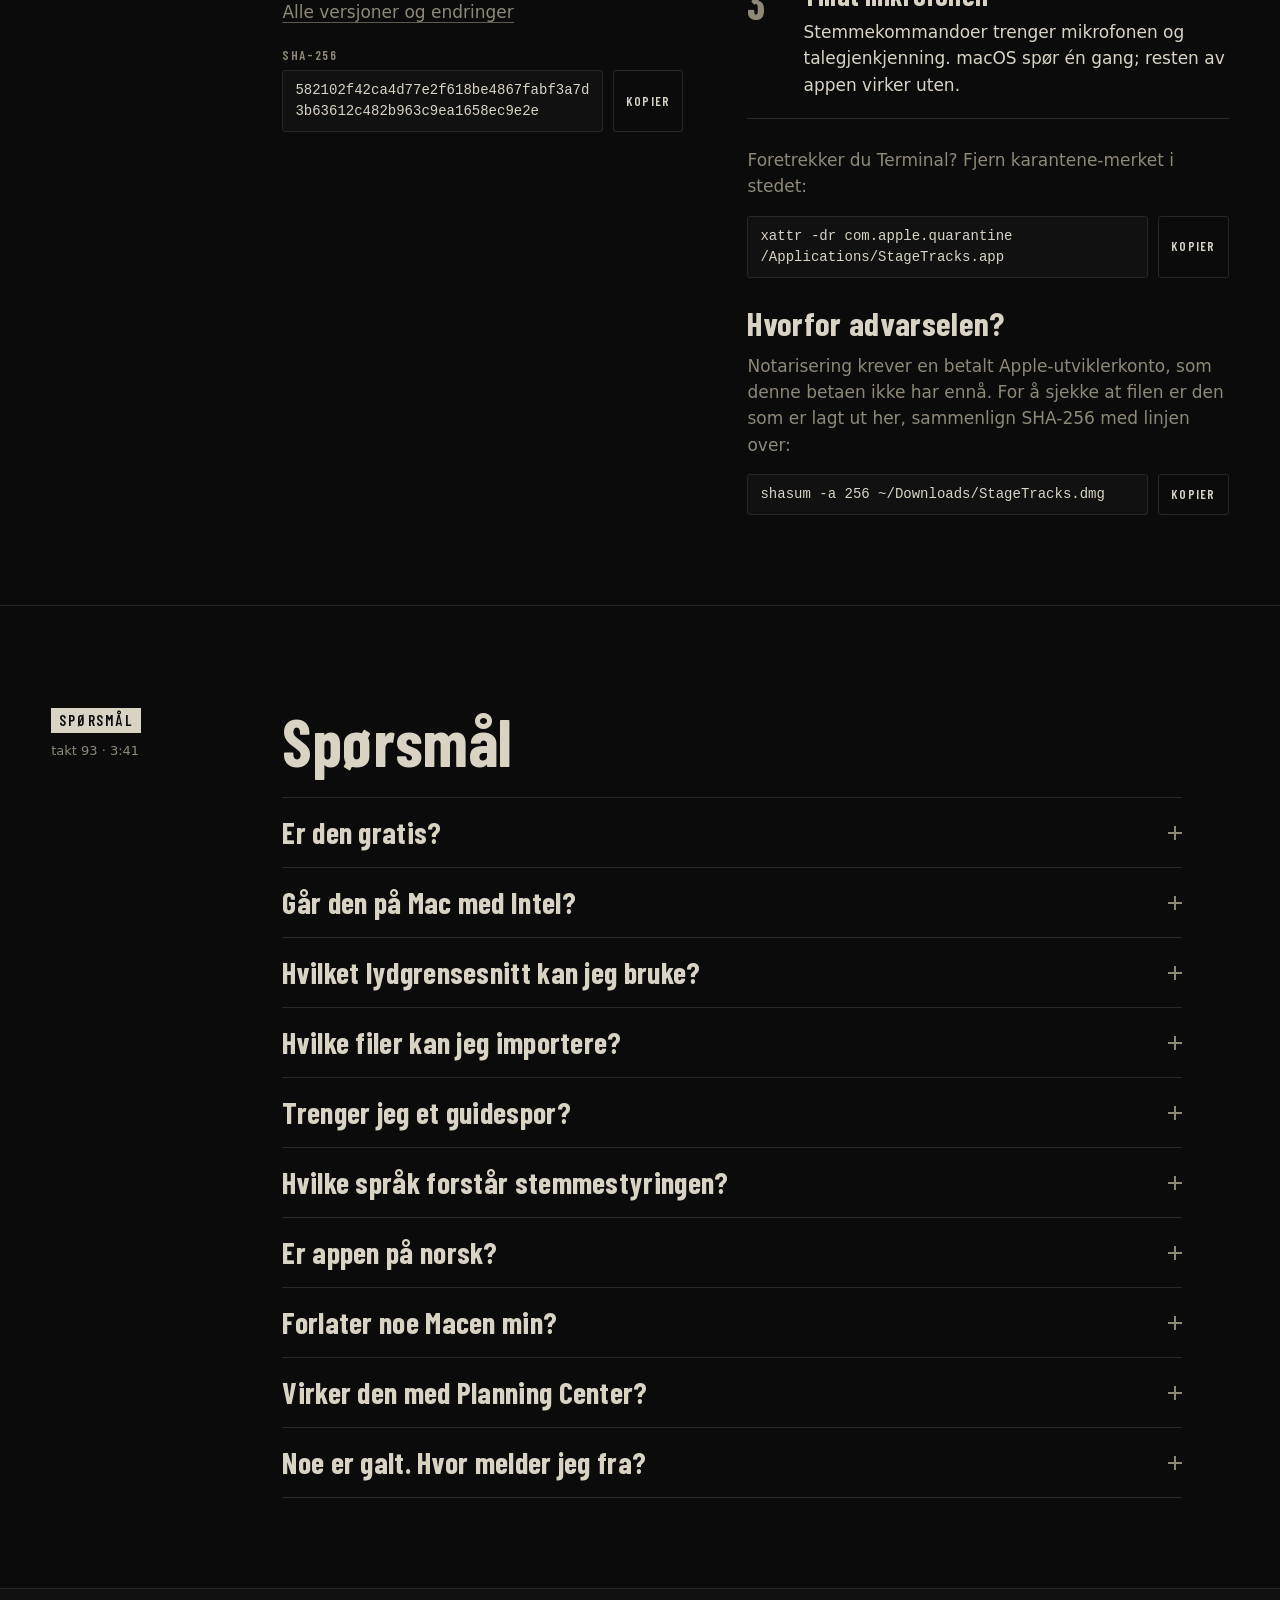
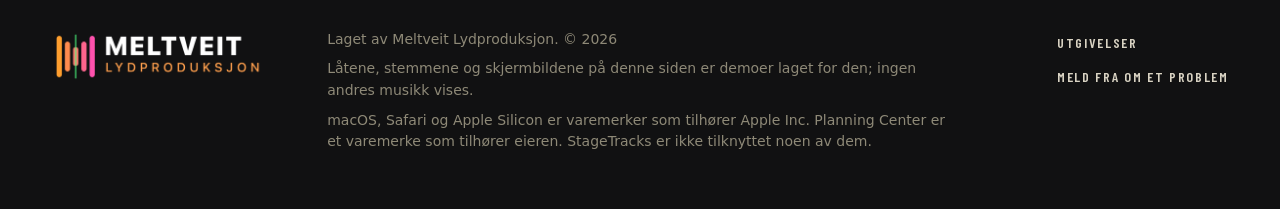
==== commit ac3913bf: "Update the download site for version 0.2.0" ====
--- a/no/index.html
+++ b/no/index.html
@@ -18,12 +18,12 @@
 <svg width="0" height="0" style="position:absolute" aria-hidden="true" focusable="false"><defs><path id="wd" vector-effect="non-scaling-stroke" d="M2.0 85.1V114.9M6.0 80.5V119.5M10.0 77.9V122.1M14.0 76.6V123.4M18.0 82.1V117.9M22.0 84.1V115.9M26.0 93.8V106.2M30.0 91.1V108.9M34.0 85.7V114.3M38.0 84.8V115.2M42.0 78.4V121.6M46.0 87.2V112.8M50.0 82.9V117.1M54.0 87.9V112.1M58.0 87.7V112.3M62.0 89.9V110.1M66.0 94.2V105.8M70.0 91.5V108.5M74.0 88.6V111.4M78.0 78.1V121.9M82.0 78.3V121.7M86.0 87.1V112.9M90.0 81.7V118.3M94.0 91.4V108.6M98.0 89.6V110.4M102.0 93.4V106.6M106.0 93.2V106.8M110.0 82.3V117.7M114.0 87.0V113.0M118.0 85.8V114.2M122.0 60.1V139.9M126.0 67.9V132.1M130.0 83.4V116.6M134.0 78.4V121.6M138.0 84.1V115.9M142.0 79.2V120.8M146.0 81.9V118.1M150.0 62.5V137.5M154.0 65.2V134.8M158.0 60.6V139.4M162.0 67.7V132.3M166.0 83.3V116.7M170.0 85.7V114.3M174.0 88.4V111.6M178.0 86.5V113.5M182.0 84.3V115.7M186.0 76.0V124.0M190.0 67.2V132.8M194.0 81.9V118.1M198.0 71.9V128.1M202.0 82.8V117.2M206.0 86.4V113.6M210.0 80.7V119.3M214.0 81.7V118.3M218.0 79.7V120.3M222.0 72.1V127.9M226.0 64.8V135.2M230.0 80.8V119.2M234.0 66.5V133.5M238.0 87.6V112.4M242.0 81.1V118.9M246.0 80.4V119.6M250.0 88.2V111.8M254.0 71.1V128.9M258.0 74.5V125.5M262.0 67.7V132.3M266.0 81.9V118.1M270.0 83.9V116.1M274.0 85.3V114.7M278.0 78.7V121.3M282.0 88.0V112.0M286.0 77.6V122.4M290.0 68.4V131.6M294.0 62.0V138.0M298.0 73.1V126.9M302.0 74.3V125.7M306.0 75.1V124.9M310.0 76.7V123.3M314.0 88.9V111.1M318.0 81.4V118.6M322.0 76.9V123.1M326.0 41.8V158.2M330.0 64.7V135.3M334.0 22.4V177.6M338.0 62.2V137.8M342.0 59.3V140.7M346.0 60.5V139.5M350.0 60.6V139.4M354.0 73.8V126.2M358.0 52.2V147.8M362.0 52.5V147.5M366.0 53.2V146.8M370.0 50.1V149.9M374.0 58.7V141.3M378.0 68.7V131.3M382.0 73.4V126.6M386.0 65.9V134.1M390.0 58.8V141.2M394.0 73.0V127.0M398.0 69.6V130.4M402.0 25.1V174.9M406.0 40.5V159.5M410.0 49.4V150.6M414.0 63.4V136.6M418.0 61.4V138.6M422.0 62.9V137.1M426.0 71.0V129.0M430.0 65.6V134.4M434.0 69.2V130.8M438.0 27.8V172.2M442.0 62.6V137.4M446.0 46.0V154.0M450.0 42.8V157.2M454.0 74.2V125.8M458.0 65.1V134.9M462.0 59.6V140.4M466.0 59.6V140.4M470.0 43.2V156.8M474.0 61.4V138.6M478.0 44.9V155.1M482.0 60.3V139.7M486.0 42.9V157.1M490.0 69.9V130.1M494.0 71.4V128.6M498.0 58.4V141.6M502.0 53.1V146.9M506.0 36.2V163.8M510.0 46.8V153.2M514.0 42.6V157.4M518.0 66.7V133.3M522.0 76.7V123.3M526.0 84.4V115.6M530.0 85.6V114.4M534.0 88.4V111.6M538.0 82.3V117.7M542.0 66.1V133.9M546.0 60.8V139.2M550.0 66.6V133.4M554.0 71.8V128.2M558.0 79.4V120.6M562.0 87.3V112.7M566.0 87.2V112.8M570.0 80.6V119.4M574.0 74.9V125.1M578.0 77.8V122.2M582.0 64.6V135.4M586.0 63.2V136.8M590.0 67.7V132.3M594.0 73.7V126.3M598.0 78.0V122.0M602.0 86.2V113.8M606.0 81.5V118.5M610.0 83.5V116.5M614.0 75.3V124.7M618.0 64.8V135.2M622.0 65.2V134.8M626.0 76.3V123.7M630.0 68.9V131.1M634.0 79.7V120.3M638.0 83.6V116.4M642.0 89.9V110.1M646.0 79.4V120.6M650.0 79.6V120.4M654.0 66.9V133.1M658.0 70.5V129.5M662.0 65.3V134.7M666.0 74.3V125.7M670.0 77.7V122.3M674.0 86.4V113.6M678.0 82.1V117.9M682.0 76.4V123.6M686.0 68.5V131.5M690.0 74.0V126.0M694.0 61.7V138.3M698.0 30.3V169.7M702.0 48.7V151.3M706.0 52.0V148.0M710.0 59.6V140.4M714.0 68.0V132.0M718.0 59.8V140.2M722.0 63.0V137.0M726.0 28.0V172.0M730.0 21.1V178.9M734.0 46.7V153.3M738.0 48.8V151.2M742.0 59.1V140.9M746.0 64.8V135.2M750.0 76.2V123.8M754.0 52.1V147.9M758.0 47.2V152.8M762.0 35.3V164.7M766.0 44.4V155.6M770.0 40.9V159.1M774.0 46.3V153.7M778.0 61.5V138.5M782.0 65.1V134.9M786.0 79.6V120.4M790.0 70.5V129.5M794.0 52.3V147.7M798.0 35.8V164.2M802.0 53.5V146.5M806.0 38.6V161.4M810.0 51.4V148.6M814.0 77.4V122.6M818.0 70.8V129.2M822.0 74.7V125.3M826.0 73.5V126.5M830.0 63.8V136.2M834.0 50.3V149.7M838.0 55.2V144.8M842.0 58.8V141.2M846.0 71.6V128.4M850.0 66.4V133.6M854.0 72.9V127.1M858.0 65.2V134.8M862.0 57.0V143.0M866.0 59.6V140.4M870.0 24.4V175.6M874.0 63.3V136.7M878.0 50.4V149.6M882.0 63.7V136.3M886.0 68.0V132.0M890.0 85.8V114.2M894.0 72.9V127.1M898.0 75.4V124.6M902.0 78.0V122.0M906.0 57.8V142.2M910.0 72.6V127.4M914.0 63.1V136.9M918.0 74.4V125.6M922.0 75.7V124.3M926.0 73.1V126.9M930.0 73.0V127.0M934.0 74.4V125.6M938.0 57.8V142.2M942.0 56.8V143.2M946.0 64.4V135.6M950.0 74.1V125.9M954.0 68.9V131.1M958.0 76.1V123.9M962.0 73.1V126.9M966.0 70.4V129.6M970.0 70.3V129.7M974.0 69.6V130.4M978.0 49.3V150.7M982.0 75.5V124.5M986.0 75.1V124.9M990.0 69.8V130.2M994.0 75.3V124.7M998.0 85.5V114.5M1002.0 75.9V124.1M1006.0 64.2V135.8M1010.0 49.0V151.0M1014.0 39.4V160.6M1018.0 48.9V151.1M1022.0 51.4V148.6M1026.0 36.4V163.6M1030.0 66.5V133.5M1034.0 55.9V144.1M1038.0 52.7V147.3M1042.0 51.2V148.8M1046.0 53.7V146.3M1050.0 12.6V187.4M1054.0 35.7V164.3M1058.0 46.2V153.8M1062.0 59.8V140.2M1066.0 49.8V150.2M1070.0 67.6V132.4M1074.0 69.7V130.3M1078.0 55.0V145.0M1082.0 59.5V140.5M1086.0 29.9V170.1M1090.0 38.4V161.6M1094.0 51.7V148.3M1098.0 43.8V156.2M1102.0 54.4V145.6M1106.0 79.4V120.6M1110.0 62.7V137.3M1114.0 61.9V138.1M1118.0 24.1V175.9M1122.0 22.0V178.0M1126.0 48.1V151.9M1130.0 53.0V147.0M1134.0 66.0V134.0M1138.0 50.1V149.9M1142.0 72.5V127.5M1146.0 60.4V139.6M1150.0 54.6V145.4M1154.0 82.3V117.7M1158.0 80.7V119.3M1162.0 78.9V121.1M1166.0 88.8V111.2M1170.0 84.8V115.2M1174.0 91.5V108.5M1178.0 90.7V109.3M1182.0 91.1V108.9M1186.0 89.1V110.9M1190.0 83.7V116.3M1194.0 82.6V117.4M1198.0 84.1V115.9"/><path id="ws" vector-effect="non-scaling-stroke" d="M6.0 86.8V113.2M18.0 85.1V114.9M30.0 86.9V113.1M42.0 77.6V122.4M54.0 90.5V109.5M66.0 88.0V112.0M78.0 87.4V112.6M90.0 93.8V106.2M102.0 88.8V111.2M114.0 85.1V114.9M126.0 81.9V118.1M138.0 72.4V127.6M150.0 66.1V133.9M162.0 75.7V124.3M174.0 76.5V123.5M186.0 88.1V111.9M198.0 87.7V112.3M210.0 87.2V112.8M222.0 76.8V123.2M234.0 63.1V136.9M246.0 67.5V132.5M258.0 64.6V135.4M270.0 77.1V122.9M282.0 76.4V123.6M294.0 88.8V111.2M306.0 87.0V113.0M318.0 79.4V120.6M330.0 48.2V151.8M342.0 49.8V150.2M354.0 60.2V139.8M366.0 54.2V145.8M378.0 62.8V137.2M390.0 68.5V131.5M402.0 62.3V137.7M414.0 77.3V122.7M426.0 54.8V145.2M438.0 42.7V157.3M450.0 64.5V135.5M462.0 47.4V152.6M474.0 44.9V155.1M486.0 69.7V130.3M498.0 64.6V135.4M510.0 60.2V139.8M522.0 89.1V110.9M534.0 80.2V119.8M546.0 83.3V116.7M558.0 70.1V129.9M570.0 60.5V139.5M582.0 77.5V122.5M594.0 84.5V115.5M606.0 86.6V113.4M618.0 83.6V116.4M630.0 90.2V109.8M642.0 87.3V112.7M654.0 76.5V123.5M666.0 62.7V137.3M678.0 71.4V128.6M690.0 73.3V126.7M702.0 46.8V153.2M714.0 73.7V126.3M726.0 67.2V132.8M738.0 77.2V122.8M750.0 60.6V139.4M762.0 37.6V162.4M774.0 63.3V136.7M786.0 38.1V161.9M798.0 39.0V161.0M810.0 64.9V135.1M822.0 68.9V131.1M834.0 57.5V142.5M846.0 58.1V141.9M858.0 73.9V126.1M870.0 46.2V153.8M882.0 25.4V174.6M894.0 68.1V131.9M906.0 59.1V140.9M918.0 79.1V120.9M930.0 77.4V122.6M942.0 76.6V123.4M954.0 78.1V121.9M966.0 70.1V129.9M978.0 78.4V121.6M990.0 66.9V133.1M1002.0 49.1V150.9M1014.0 34.5V165.5M1026.0 49.9V150.1M1038.0 62.1V137.9M1050.0 53.9V146.1M1062.0 64.6V135.4M1074.0 74.2V125.8M1086.0 36.6V163.4M1098.0 46.6V153.4M1110.0 38.0V162.0M1122.0 51.9V148.1M1134.0 50.4V149.6M1146.0 64.7V135.3M1158.0 93.6V106.4M1170.0 89.7V110.3M1182.0 92.1V107.9M1194.0 82.5V117.5"/></defs></svg>
 <header class="top"><div class="top-in"><a class="brand" href="../" aria-label="StageTracks forside"><img src="../assets/img/favicon-64.png" alt="" width="28" height="28"><span>STAGETRACKS</span></a><div class="slot"><nav class="nav" aria-label="Seksjoner"><a href="#why">Hvorfor</a><a href="#parts">Deler</a><a href="#voice">Stemme</a><a href="#tracks">Spor</a><a href="#remote">Fjernstyring</a><a href="#install">Last ned</a><a href="#faq">Spørsmål</a></nav><nav class="map mini" aria-label="Sangkart, gjeldende posisjon"><div class="bars" aria-hidden="true"><svg class="r dense" viewBox="0 0 1200 200" preserveAspectRatio="none"><use href="#wd"/></svg><svg class="r sparse" viewBox="0 0 1200 200" preserveAspectRatio="none"><use href="#ws"/></svg><svg class="p dense" viewBox="0 0 1200 200" preserveAspectRatio="none"><use href="#wd"/></svg><svg class="p sparse" viewBox="0 0 1200 200" preserveAspectRatio="none"><use href="#ws"/></svg></div><a class="fl on" href="#why" data-f="why" title="Hvorfor" style="--f:3.5%"><em>Hvorfor</em><small data-bar="takt">takt 4 · 0:07</small></a><a class="fl" href="#parts" data-f="parts" title="Deler" style="--f:11%"><em>Deler</em><small data-bar="takt">takt 11 · 0:24</small></a><a class="fl" href="#voice" data-f="voice" title="Stemme" style="--f:27%"><em>Stemme</em><small data-bar="takt">takt 27 · 1:02</small></a><a class="fl" href="#tracks" data-f="tracks" title="Spor" style="--f:41%"><em>Spor</em><small data-bar="takt">takt 40 · 1:34</small></a><a class="fl" href="#remote" data-f="remote" title="Fjernstyring" style="--f:63%"><em>Mobil</em><small data-bar="takt">takt 61 · 2:24</small></a><a class="fl" href="#install" data-f="install" title="Last ned" style="--f:79%"><em>Last ned</em><small data-bar="takt">takt 76 · 3:00</small></a><a class="fl flip" href="#faq" data-f="faq" title="Spørsmål" style="--f:90%"><em>FAQ</em><small data-bar="takt">takt 87 · 3:26</small></a><div class="ph"></div></nav></div><div class="tools"><div class="lang" role="group" aria-label="Språk"><a href="../" hreflang="en" lang="en">EN</a><a href="./" hreflang="no" lang="no" aria-current="true">NO</a></div><a class="btn dl-btn" href="#install">Last ned</a></div></div></header>
 <main id="main">
-<section class="hero" id="why" data-part="why" aria-label="StageTracks"><div class="call"><div class="nx"><span class="lab">Neste</span><span class="cue">LAST NED</span><span class="lab">om 0 takter</span></div><div class="mid"><h1>Kall neste del.<br>Den lander på slaget.</h1><p class="lead"><b>StageTracks</b> spiller multitracks live på en Mac. Hopp til hvilken som helst del med stemme, tastatur, MIDI-pad eller mobil, og klikk, guide og pad følger med.</p></div><a class="go" href="https://github.com/The13ThMoose/Stagetracks/releases/latest/download/StageTracks.dmg"><b>GO</b><span>Last ned for macOS</span><span>v0.1.0 beta · 16 MB</span></a></div><nav class="map hero-map" aria-label="Sangkart"><div class="bars" aria-hidden="true"><svg class="r dense" viewBox="0 0 1200 200" preserveAspectRatio="none"><use href="#wd"/></svg><svg class="r sparse" viewBox="0 0 1200 200" preserveAspectRatio="none"><use href="#ws"/></svg><svg class="p dense" viewBox="0 0 1200 200" preserveAspectRatio="none"><use href="#wd"/></svg><svg class="p sparse" viewBox="0 0 1200 200" preserveAspectRatio="none"><use href="#ws"/></svg></div><a class="fl on" href="#why" data-f="why" title="Hvorfor" style="--f:3.5%"><em>Hvorfor</em><small data-bar="takt">takt 4 · 0:07</small></a><a class="fl" href="#parts" data-f="parts" title="Deler" style="--f:11%"><em>Deler</em><small data-bar="takt">takt 11 · 0:24</small></a><a class="fl" href="#voice" data-f="voice" title="Stemme" style="--f:27%"><em>Stemme</em><small data-bar="takt">takt 27 · 1:02</small></a><a class="fl" href="#tracks" data-f="tracks" title="Spor" style="--f:41%"><em>Spor</em><small data-bar="takt">takt 40 · 1:34</small></a><a class="fl" href="#remote" data-f="remote" title="Fjernstyring" style="--f:63%"><em>Mobil</em><small data-bar="takt">takt 61 · 2:24</small></a><a class="fl" href="#install" data-f="install" title="Last ned" style="--f:79%"><em>Last ned</em><small data-bar="takt">takt 76 · 3:00</small></a><a class="fl flip" href="#faq" data-f="faq" title="Spørsmål" style="--f:90%"><em>FAQ</em><small data-bar="takt">takt 87 · 3:26</small></a><div class="ph"></div></nav><ul class="reqs"><li>Mac med <b>Apple Silicon</b></li><li><b>macOS 14</b> eller nyere</li><li><b>Gratis</b> under betaen</li><li>Alle <b>CoreAudio</b>-grensesnitt</li></ul></section>
+<section class="hero" id="why" data-part="why" aria-label="StageTracks"><div class="call"><div class="nx"><span class="lab">Neste</span><span class="cue">LAST NED</span><span class="lab">om 0 takter</span></div><div class="mid"><h1>Kall neste del.<br>Den lander på slaget.</h1><p class="lead"><b>StageTracks</b> spiller multitracks live på en Mac. Hopp til hvilken som helst del med stemme, tastatur, MIDI-pad eller mobil, og klikk, guide og pad følger med.</p></div><a class="go" href="https://github.com/The13ThMoose/Stagetracks/releases/latest/download/StageTracks.dmg"><b>GO</b><span>Last ned for macOS</span><span>v0.2.0 beta · 16 MB</span></a></div><nav class="map hero-map" aria-label="Sangkart"><div class="bars" aria-hidden="true"><svg class="r dense" viewBox="0 0 1200 200" preserveAspectRatio="none"><use href="#wd"/></svg><svg class="r sparse" viewBox="0 0 1200 200" preserveAspectRatio="none"><use href="#ws"/></svg><svg class="p dense" viewBox="0 0 1200 200" preserveAspectRatio="none"><use href="#wd"/></svg><svg class="p sparse" viewBox="0 0 1200 200" preserveAspectRatio="none"><use href="#ws"/></svg></div><a class="fl on" href="#why" data-f="why" title="Hvorfor" style="--f:3.5%"><em>Hvorfor</em><small data-bar="takt">takt 4 · 0:07</small></a><a class="fl" href="#parts" data-f="parts" title="Deler" style="--f:11%"><em>Deler</em><small data-bar="takt">takt 11 · 0:24</small></a><a class="fl" href="#voice" data-f="voice" title="Stemme" style="--f:27%"><em>Stemme</em><small data-bar="takt">takt 27 · 1:02</small></a><a class="fl" href="#tracks" data-f="tracks" title="Spor" style="--f:41%"><em>Spor</em><small data-bar="takt">takt 40 · 1:34</small></a><a class="fl" href="#remote" data-f="remote" title="Fjernstyring" style="--f:63%"><em>Mobil</em><small data-bar="takt">takt 61 · 2:24</small></a><a class="fl" href="#install" data-f="install" title="Last ned" style="--f:79%"><em>Last ned</em><small data-bar="takt">takt 76 · 3:00</small></a><a class="fl flip" href="#faq" data-f="faq" title="Spørsmål" style="--f:90%"><em>FAQ</em><small data-bar="takt">takt 87 · 3:26</small></a><div class="ph"></div></nav><ul class="reqs"><li>Mac med <b>Apple Silicon</b></li><li><b>macOS 14</b> eller nyere</li><li><b>Gratis</b> under betaen</li><li>Alle <b>CoreAudio</b>-grensesnitt</li></ul></section>
 <section class="part" id="parts" data-part="parts" aria-labelledby="parts-h"><div class="in"><div class="gut"><span class="flag">Deler</span><span class="pos" data-bar="takt">takt 11 · 0:24</span></div><div class="main"><h2 id="parts-h">Hver del av hver låt er ett kall unna.</h2><p>Importer en mappe med stems, så finner StageTracks beatgridet, tonearten og delene. Navnene på delene hentes fra guidesporet ditt: sier det «verse» eller «chorus», blir det en markør du kan hoppe til.</p><p>På scenen er det største på skjermen hva som kommer og når. Trykk GO, eller sett et hopp i kø og la det utløses til rett tid.</p><dl class="rows"><div><dt>Hopp på beatgridet</dt><dd>Velg når et hopp lander: nå, på neste slag, på neste takt eller ved slutten av delen. Det lander alltid på beatgridet.</dd></div><div><dt>Loop en del</dt><dd>Hold delen som spilles så lenge du trenger, og slipp når du vil.</dd></div><div><dt>Guiden snakker først</dt><dd>Guidesporet varsler neste del én takt før den kommer.</dd></div><div><dt>Overgang mellom låter</dt><dd>En pad i låtens toneart bærer rommet fra én låt til neste, og klikken tar over i det nye tempoet.</dd></div></dl><figure class="shot"><div class="pan"><img src="../assets/img/app-perform.png" alt="Perform-fanen i StageTracks: et STANDBY-kall til Outro, listen over deler og bølgeformen til demolåten Northern Lights." width="2400" height="1536" loading="lazy" decoding="async"></div><figcaption>Perform-fanen: et hopp i kø, delene og bølgeformen. Låten er en demo laget for denne siden.</figcaption></figure></div></div></section>
 <section class="part" id="voice" data-part="voice" aria-labelledby="voice-h"><div class="in"><div class="gut"><span class="flag">Stemme</span><span class="pos" data-bar="takt">takt 27 · 1:02</span></div><div class="main"><h2 id="voice-h">Si det, så står hoppet i kø.</h2><p>Slå på mikrofonen, så kan musikalsk leder styre showet: «gå til refrenget», «andre vers», «gå til bridge». StageTracks setter hoppet i kø og viser det som STANDBY til det utløses.</p><p>Talen gjenkjennes på Macen, på engelsk og norsk samtidig. Et misforstått ord matches på lyd mot delene låten faktisk har, og en kommando kan bare velge en av de delene eller en av noen få faste kommandoer.</p><div class="demo" data-demo><div class="heard"><span class="lab">Hørt</span><q data-heard>gå til refrenget</q></div><div class="call" data-state="standby"><div class="st">STANDBY</div><div class="nm" aria-live="polite"><strong data-name>Chorus 1</strong><span data-detail>utløses om 5,0 takter · lander på takt 13</span></div><div class="gk"><b>GO</b><span>Ikke vent</span></div></div><div class="chips" role="group" aria-label="Hørt"><button class="chip" type="button" aria-pressed="true" data-said="gå til refrenget" data-name="Chorus 1" data-detail="utløses om 5,0 takter · lander på takt 13">gå til refrenget</button><button class="chip" type="button" aria-pressed="false" data-said="andre vers" data-name="Verse 2" data-detail="utløses om 5,0 takter · lander på takt 21">andre vers</button><button class="chip" type="button" aria-pressed="false" data-said="gå til bridge" data-name="Bridge" data-detail="utløses om 5,0 takter · lander på takt 37">gå til bridge</button><button class="chip" type="button" aria-pressed="false" data-said="ta den til outro" data-name="Outro" data-detail="utløses om 5,0 takter · lander på takt 53">ta den til outro</button></div><p class="demo-note">Demo: slik viser appen en frase. Delene tilhører demolåten, nå i takt 8.</p></div></div></div></section>
-<section class="part" id="tracks" data-part="tracks" aria-labelledby="tracks-h"><div class="in"><div class="gut"><span class="flag">Spor</span><span class="pos" data-bar="takt">takt 40 · 1:34</span></div><div class="main"><h2 id="tracks-h">Hver stem får sitt eget spor. Klipp, flytt, omorganiser.</h2><p>Stems rutes til utgangsgrupper etter filnavn, og feil rettes i sporlisten. Slå på Edit for å klippe et spor, flytte et stykke, trimme en kant eller gjenta en del på alle spor samtidig. Ingenting skrives til lydfilene dine, og ⌘Z tar det tilbake.</p><figure class="shot"><div class="pan"><img src="../assets/img/app-tracks.png" alt="Tracks-fanen: ett bølgeformspor for hver av demolåtens ni stems, med utgangsgruppe, nivå, mute og solo." width="2200" height="1464" loading="lazy" decoding="async"></div><figcaption>Tracks-fanen: ett spor per stem med ruting, nivå, mute og solo. Demolåt.</figcaption></figure><div class="split"><div><table class="patch"><caption>Standard ruting, alt kan endres</caption><tr><td class="ch tab">1–2</td><td><i class="sw" style="background:var(--t-pads)"></i>Pads, drones, FX</td><td class="note"></td></tr><tr><td class="ch tab">3–4</td><td><i class="sw" style="background:var(--t-perc)"></i>Perkusjon</td><td class="note"></td></tr><tr><td class="ch tab">5–6</td><td><i class="sw" style="background:var(--t-leads)"></i>Leads</td><td class="note"></td></tr><tr><td class="ch tab">7</td><td><i class="sw" style="background:var(--t-bass)"></i>Synthbass</td><td class="note"></td></tr><tr><td class="ch tab">8</td><td><i class="sw" style="background:var(--t-bgv)"></i>Bakgrunnsvokal</td><td class="note"></td></tr><tr><td class="ch tab">9</td><td><i class="sw" style="background:var(--t-click)"></i>Klikk</td><td class="note">til trommisen</td></tr><tr><td class="ch tab">10</td><td><i class="sw" style="background:var(--t-guide)"></i>Guide</td><td class="note">til lederen</td></tr><tr><td class="ch tab">11</td><td><i class="sw" style="background:var(--t-ltc)"></i>LTC-tidskode</td><td class="note">lys, video</td></tr></table><h3 style="margin-top:40px">Også med</h3><dl class="rows" style="margin-top:0"><div><dt>Transponer</dt><dd>Flytt en låt opp eller ned i halvtoner. Akkordarket følger med.</dd></div><div><dt>Klikk og pad</dt><dd>Et innebygd klikk og en pad som holder låtens toneart, hver på sin egen utgang.</dd></div><div><dt>Tidskode</dt><dd>LTC-tidskode på egen kanal, i takt med låten.</dd></div><div><dt>MIDI og taster</dt><dd>Lær hvilken som helst kontroll fra en MIDI-pad eller en tast på tastaturet.</dd></div><div><dt>Setliste</dt><dd>Sorter med dra og slipp, importer fra mapper, eksporter som PDF, tekst eller regneark, eller start en ny.</dd></div></dl></div><div><h3>Mashups uten stopp</h3><p>Bygg en ny låt av deler fra flere låter, i den rekkefølgen du velger. Tilpass tempo og toneart, så blir hver del en markør, og hopp fra refrenget i én låt til verset i en annen stopper aldri.</p><figure class="shot"><div class="pan"><img src="../assets/img/app-mashup.png" alt="Mashup-byggeren: deler av to demolåter, Northern Lights og Harbour Road, i én rekkefølge." width="1640" height="1280" loading="lazy" decoding="async"></div><figcaption>Mashup-byggeren: deler av to demolåter i én rekkefølge.</figcaption></figure></div></div></div></div></section>
+<section class="part" id="tracks" data-part="tracks" aria-labelledby="tracks-h"><div class="in"><div class="gut"><span class="flag">Spor</span><span class="pos" data-bar="takt">takt 40 · 1:34</span></div><div class="main"><h2 id="tracks-h">Hver stem får sitt eget spor. Klipp, flytt, omorganiser.</h2><p>Stems rutes til utgangsgrupper etter filnavn, og feil rettes i sporlisten. Slå på Edit for å klippe et spor, flytte et stykke, trimme en kant eller gjenta en del på alle spor samtidig. Ingenting skrives til lydfilene dine, og ⌘Z tar det tilbake.</p><figure class="shot"><div class="pan"><img src="../assets/img/app-tracks.png" alt="Tracks-fanen: ett bølgeformspor for hver av demolåtens ni stems, med utgangsgruppe, nivå, mute og solo." width="2200" height="1464" loading="lazy" decoding="async"></div><figcaption>Tracks-fanen: ett spor per stem med ruting, nivå, mute og solo. Demolåt.</figcaption></figure><div class="split"><div><table class="patch"><caption>Standard ruting, alt kan endres</caption><tr><td class="ch tab">1–2</td><td><i class="sw" style="background:var(--t-pads)"></i>Pads, drones, FX</td><td class="note"></td></tr><tr><td class="ch tab">3–4</td><td><i class="sw" style="background:var(--t-perc)"></i>Perkusjon</td><td class="note"></td></tr><tr><td class="ch tab">5–6</td><td><i class="sw" style="background:var(--t-leads)"></i>Leads</td><td class="note"></td></tr><tr><td class="ch tab">7</td><td><i class="sw" style="background:var(--t-bass)"></i>Synthbass</td><td class="note"></td></tr><tr><td class="ch tab">8</td><td><i class="sw" style="background:var(--t-bgv)"></i>Bakgrunnsvokal</td><td class="note"></td></tr><tr><td class="ch tab">9</td><td><i class="sw" style="background:var(--t-click)"></i>Klikk</td><td class="note">til trommisen</td></tr><tr><td class="ch tab">10</td><td><i class="sw" style="background:var(--t-guide)"></i>Guide</td><td class="note">til lederen</td></tr><tr><td class="ch tab">11</td><td><i class="sw" style="background:var(--t-ltc)"></i>LTC-tidskode</td><td class="note">lys, video</td></tr></table><h3 style="margin-top:40px">Også med</h3><dl class="rows" style="margin-top:0"><div><dt>Taktarter</dt><dd>Skriv inn hvilke to tall som helst: 7/8, 11/16, 5/4, 13/8. Sammensatt takt som 6/8 klikker i grupper på tre.</dd></div><div><dt>Transponer</dt><dd>Flytt en låt opp eller ned i halvtoner. Akkordarket følger med.</dd></div><div><dt>Klikk og pad</dt><dd>Et innebygd klikk og en pad som holder låtens toneart, hver på sin egen utgang.</dd></div><div><dt>Tidskode</dt><dd>LTC-tidskode på egen kanal, i takt med låten.</dd></div><div><dt>MIDI og taster</dt><dd>Lær hvilken som helst kontroll fra en MIDI-pad eller en tast på tastaturet.</dd></div><div><dt>Setliste</dt><dd>Sorter med dra og slipp, importer fra mapper, eksporter som PDF, tekst eller regneark, eller start en ny.</dd></div></dl></div><div><h3>Mashups uten stopp</h3><p>Bygg en ny låt av deler fra flere låter, i den rekkefølgen du velger. Tilpass tempo og toneart, så blir hver del en markør, og hopp fra refrenget i én låt til verset i en annen stopper aldri.</p><figure class="shot"><div class="pan"><img src="../assets/img/app-mashup.png" alt="Mashup-byggeren: deler av to demolåter, Northern Lights og Harbour Road, i én rekkefølge." width="1640" height="1280" loading="lazy" decoding="async"></div><figcaption>Mashup-byggeren: deler av to demolåter i én rekkefølge.</figcaption></figure></div></div></div></div></section>
 <section class="part" id="remote" data-part="remote" aria-labelledby="remote-h"><div class="in"><div class="gut"><span class="flag">Fjernstyring</span><span class="pos" data-bar="takt">takt 61 · 2:24</span></div><div class="main"><h2 id="remote-h">Mobilen eller iPaden er den andre skjermen.</h2><div class="split"><div><p>StageTracks har sin egen nettside på Wi-Fi-et ditt. Åpne den i Safari eller Chrome: ingen app å installere, ikke noe internett nødvendig.</p><dl class="rows" style="margin:24px 0"><div><dt>Setlist</dt><dd>Låtene og delene deres, med tiden som er igjen. Trykk på en låt eller en del for å gå dit.</dd></div><div><dt>Perform</dt><dd>Store knapper for delene, GO, loop, pad, klikk og segue.</dd></div><div><dt>Lyrics</dt><dd>Tekst og akkorder som ruller med låten.</dd></div></dl><p>Flere enheter kan koble til samtidig og viser alltid det samme. Sett en PIN-kode når Wi-Fi-et deles.</p><h3 style="margin-top:32px">Tekster, akkorder og planer</h3><p>Tekster og akkorder kommer fra LRCLIB, fra en tekst-, ChordPro- eller LRC-fil, eller fra Planning Center, der planens låter, akkordark, toneart og tempo kan hentes inn. Akkordene flyttes til tonearten du spiller i.</p></div><div class="phones"><figure><img src="../assets/img/remote-setlist.jpg" alt="Fjernstyringens setlisteside på en mobil mens Chorus 2 i demolåten spilles, med tiden som er igjen i hver del." width="750" height="1624" loading="lazy" decoding="async"><figcaption>Setlisteside mens en demolåt spilles.</figcaption></figure><figure><img src="../assets/img/remote-lyrics.jpg" alt="Fjernstyringens tekstside på en mobil: refrenget i demolåten med akkorder over teksten og gjeldende linje markert." width="750" height="1624" loading="lazy" decoding="async"><figcaption>Tekstsiden: akkorder og ord følger låten.</figcaption></figure></div></div></div></div></section>
-<section class="part" id="install" data-part="install" aria-labelledby="install-h"><div class="in"><div class="gut"><span class="flag">Last ned</span><span class="pos" data-bar="takt">takt 76 · 3:00</span></div><div class="main"><h2 id="install-h">Last ned StageTracks</h2><div class="dl"><div><dl class="facts"><div><dt>Versjon</dt><dd>v0.1.0 beta</dd></div><div><dt>Utgitt</dt><dd>28. oktober 2026</dd></div><div><dt>Fil</dt><dd>StageTracks.dmg, 16 MB</dd></div><div><dt>Krever</dt><dd>Mac med Apple Silicon, macOS 14 eller nyere</dd></div><div><dt>Pris</dt><dd>Gratis under betaen</dd></div></dl><a class="go xl" href="https://github.com/The13ThMoose/Stagetracks/releases/latest/download/StageTracks.dmg"><b>GO</b><span>Last ned for macOS</span><span>v0.1.0 beta · 16 MB</span></a><p class="dim" style="margin-top:16px"><a href="https://github.com/The13ThMoose/Stagetracks/releases">Alle versjoner og endringer</a></p><div class="sha"><span class="lab">SHA-256</span><div class="code"><code id="sha">d93da89d9d0a59d13cd5c7cd306d78ecd6ad1dc32ab79a35b72dafd3d7858469</code><button class="btn" type="button" data-copy="sha" data-done="Kopiert">Kopier</button></div></div></div><div><ol class="steps"><li><div><h3>Åpne diskbildet</h3><p>Dobbeltklikk StageTracks.dmg og dra StageTracks til Programmer.</p></div></li><li><div><h3>Åpne den første gang, forbi macOS-advarselen</h3><p>StageTracks er ikke notarisert av Apple ennå, så macOS sier at den ikke kan sjekke appen.</p><p><b>macOS 15 eller nyere:</b> dobbeltklikk StageTracks og trykk Ferdig. Åpne Systeminnstillinger ▸ Personvern og sikkerhet, bla til Sikkerhet og trykk <b>Åpne likevel</b>. <b>macOS 14:</b> Ctrl-klikk på appen, velg Åpne, og deretter Åpne. Du gjør dette bare én gang.</p></div></li><li><div><h3>Tillat mikrofonen</h3><p>Stemmekommandoer trenger mikrofonen og talegjenkjenning. macOS spør én gang; resten av appen virker uten.</p></div></li></ol><div class="why"><p>Foretrekker du Terminal? Fjern karantene-merket i stedet:</p><div class="code"><code id="xattr">xattr -dr com.apple.quarantine /Applications/StageTracks.app</code><button class="btn" type="button" data-copy="xattr" data-done="Kopiert">Kopier</button></div><h3 style="margin-top:28px">Hvorfor advarselen?</h3><p>Notarisering krever en betalt Apple-utviklerkonto, som denne betaen ikke har ennå. For å sjekke at filen er den som er lagt ut her, sammenlign SHA-256 med linjen over:</p><div class="code"><code id="shacmd">shasum -a 256 ~/Downloads/StageTracks.dmg</code><button class="btn" type="button" data-copy="shacmd" data-done="Kopiert">Kopier</button></div></div></div></div></div></div></section>
+<section class="part" id="install" data-part="install" aria-labelledby="install-h"><div class="in"><div class="gut"><span class="flag">Last ned</span><span class="pos" data-bar="takt">takt 76 · 3:00</span></div><div class="main"><h2 id="install-h">Last ned StageTracks</h2><div class="dl"><div><dl class="facts"><div><dt>Versjon</dt><dd>v0.2.0 beta</dd></div><div><dt>Utgitt</dt><dd>29. oktober 2026</dd></div><div><dt>Fil</dt><dd>StageTracks.dmg, 16 MB</dd></div><div><dt>Krever</dt><dd>Mac med Apple Silicon, macOS 14 eller nyere</dd></div><div><dt>Pris</dt><dd>Gratis under betaen</dd></div></dl><a class="go xl" href="https://github.com/The13ThMoose/Stagetracks/releases/latest/download/StageTracks.dmg"><b>GO</b><span>Last ned for macOS</span><span>v0.2.0 beta · 16 MB</span></a><p class="dim" style="margin-top:16px"><a href="https://github.com/The13ThMoose/Stagetracks/releases">Alle versjoner og endringer</a></p><div class="sha"><span class="lab">SHA-256</span><div class="code"><code id="sha">582102f42ca4d77e2f618be4867fabf3a7d3b63612c482b963c9ea1658ec9e2e</code><button class="btn" type="button" data-copy="sha" data-done="Kopiert">Kopier</button></div></div></div><div><ol class="steps"><li><div><h3>Åpne diskbildet</h3><p>Dobbeltklikk StageTracks.dmg og dra StageTracks til Programmer.</p></div></li><li><div><h3>Åpne den første gang, forbi macOS-advarselen</h3><p>StageTracks er ikke notarisert av Apple ennå, så macOS sier at den ikke kan sjekke appen.</p><p><b>macOS 15 eller nyere:</b> dobbeltklikk StageTracks og trykk Ferdig. Åpne Systeminnstillinger ▸ Personvern og sikkerhet, bla til Sikkerhet og trykk <b>Åpne likevel</b>. <b>macOS 14:</b> Ctrl-klikk på appen, velg Åpne, og deretter Åpne. Du gjør dette bare én gang.</p></div></li><li><div><h3>Tillat mikrofonen</h3><p>Stemmekommandoer trenger mikrofonen og talegjenkjenning. macOS spør én gang; resten av appen virker uten.</p></div></li></ol><div class="why"><p>Foretrekker du Terminal? Fjern karantene-merket i stedet:</p><div class="code"><code id="xattr">xattr -dr com.apple.quarantine /Applications/StageTracks.app</code><button class="btn" type="button" data-copy="xattr" data-done="Kopiert">Kopier</button></div><h3 style="margin-top:28px">Hvorfor advarselen?</h3><p>Notarisering krever en betalt Apple-utviklerkonto, som denne betaen ikke har ennå. For å sjekke at filen er den som er lagt ut her, sammenlign SHA-256 med linjen over:</p><div class="code"><code id="shacmd">shasum -a 256 ~/Downloads/StageTracks.dmg</code><button class="btn" type="button" data-copy="shacmd" data-done="Kopiert">Kopier</button></div></div></div></div></div></div></section>
 <section class="part" id="faq" data-part="faq" aria-labelledby="faq-h"><div class="in"><div class="gut"><span class="flag">Spørsmål</span><span class="pos" data-bar="takt">takt 87 · 3:26</span></div><div class="main"><h2 id="faq-h">Spørsmål</h2><div class="faq"><details><summary>Er den gratis?<i aria-hidden="true"></i></summary><div class="ans"><p>Ja, så lenge den er i beta. Hva som skjer etter betaen, kunngjøres her.</p></div></details><details><summary>Går den på Mac med Intel?<i aria-hidden="true"></i></summary><div class="ans"><p>Nei. Denne versjonen er for Apple Silicon (M1 eller nyere) og krever macOS 14 eller nyere.</p></div></details><details><summary>Hvilket lydgrensesnitt kan jeg bruke?<i aria-hidden="true"></i></summary><div class="ans"><p>Alle CoreAudio-grensesnitt, med hvor mange utganger som helst. StageTracks snakker rett med enheten, så et USB-grensesnitt med 16 kanaler får 16 utganger. Hvis en enhet oppfører seg rart, kan Outputs-fanen kopiere en lydrapport du kan sende med.</p></div></details><details><summary>Hvilke filer kan jeg importere?<i aria-hidden="true"></i></summary><div class="ans"><p>En mappe med stems per låt (WAV, AIFF, CAF, MP3, M4A eller FLAC), en mappe med låtmapper, eller slipp dem på vinduet. Stems rutes etter filnavn: Click, Guide, Synth Bass, BGVs og så videre.</p></div></details><details><summary>Trenger jeg et guidespor?<i aria-hidden="true"></i></summary><div class="ans"><p>Nei, men med ett får delene navn automatisk; hvert talt kall leses på Macen. Uten guidespor får delene nøytrale navn du kan endre, og markører kan settes for hånd.</p></div></details><details><summary>Hvilke språk forstår stemmestyringen?<i aria-hidden="true"></i></summary><div class="ans"><p>Engelsk og norsk samtidig. På macOS 26 bruker engelsk Apples nyere talegjenkjenning, som tåler støy bedre.</p></div></details><details><summary>Er appen på norsk?<i aria-hidden="true"></i></summary><div class="ans"><p>Appen er på engelsk. Stemmestyringen forstår norsk, og denne siden finnes på begge språk.</p></div></details><details><summary>Forlater noe Macen min?<i aria-hidden="true"></i></summary><div class="ans"><p>Lyd og tale blir på Macen. Oppslag du ber om, som tekster fra LRCLIB eller planene dine fra Planning Center, går til de tjenestene. Lagrer du din egen Claude API-nøkkel for den valgfrie språkmodell-reserven, sendes frasen til den tjenesten for en avgjørelse når reglene ikke kan avgjøre.</p></div></details><details><summary>Virker den med Planning Center?<i aria-hidden="true"></i></summary><div class="ans"><p>Ja. Logg inn fra Planning Center-fanen for å se tjenestene og planene dine, ta planens akkordark, toneart og tempo inn i en låt, eller legg til en plan-låt som pad- og klikk-loop. Innlogging krever en API-klient-ID du oppretter for din egen Planning Center-konto.</p></div></details><details><summary>Noe er galt. Hvor melder jeg fra?<i aria-hidden="true"></i></summary><div class="ans"><p>Åpne en sak på <a href="https://github.com/The13ThMoose/Stagetracks/issues">GitHub</a>. Si hvilken macOS du bruker og hva du gjorde; for lydproblemer kan Outputs-fanen kopiere en lydrapport.</p></div></details></div></div></div></section>
 </main>
 <footer class="foot"><div class="foot-in"><img src="../assets/img/meltveit-logo.png" alt="Meltveit Lydproduksjon" width="900" height="225" loading="lazy"><div><p>Laget av Meltveit Lydproduksjon. © 2026</p><p>Låtene, stemmene og skjermbildene på denne siden er demoer laget for den; ingen andres musikk vises.</p><p>macOS, Safari og Apple Silicon er varemerker som tilhører Apple Inc. Planning Center er et varemerke som tilhører eieren. StageTracks er ikke tilknyttet noen av dem.</p></div><ul><li><a href="https://github.com/The13ThMoose/Stagetracks/releases">Utgivelser</a></li><li><a href="https://github.com/The13ThMoose/Stagetracks/issues">Meld fra om et problem</a></li></ul></div></footer>
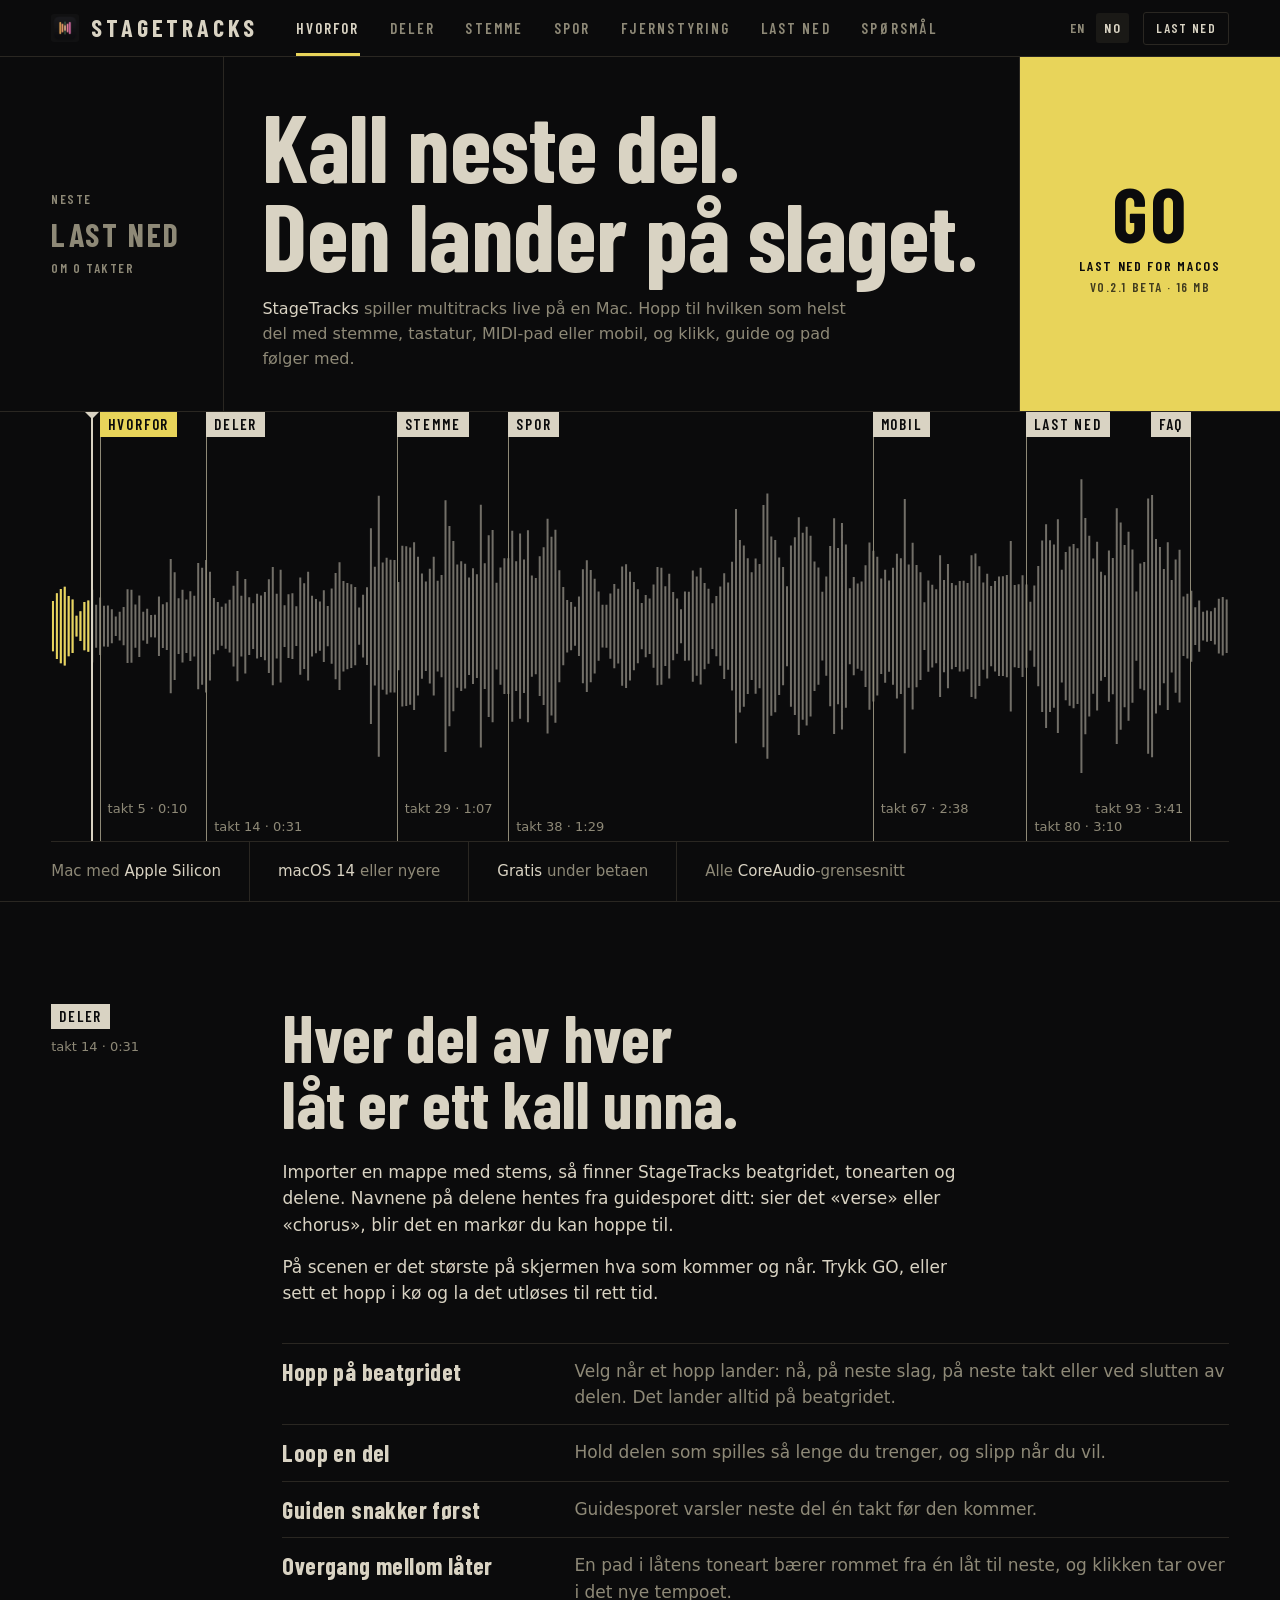
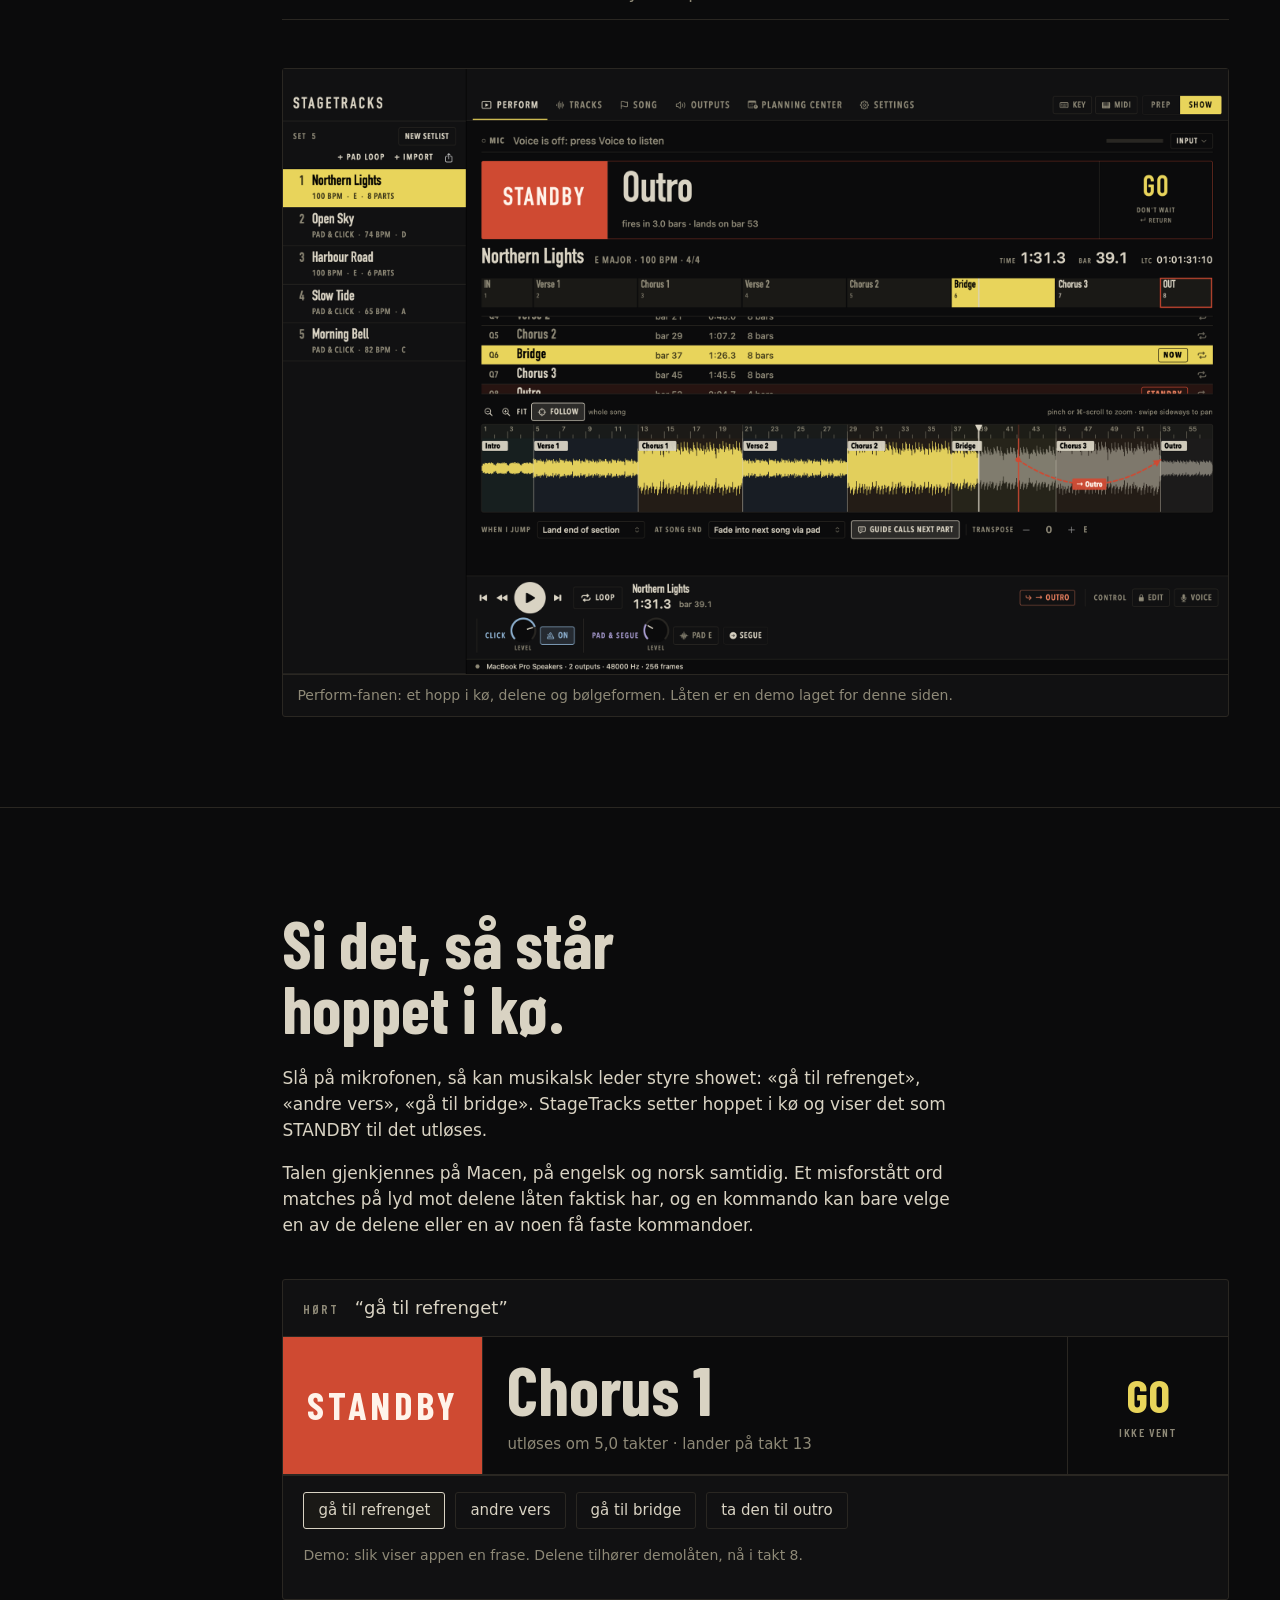
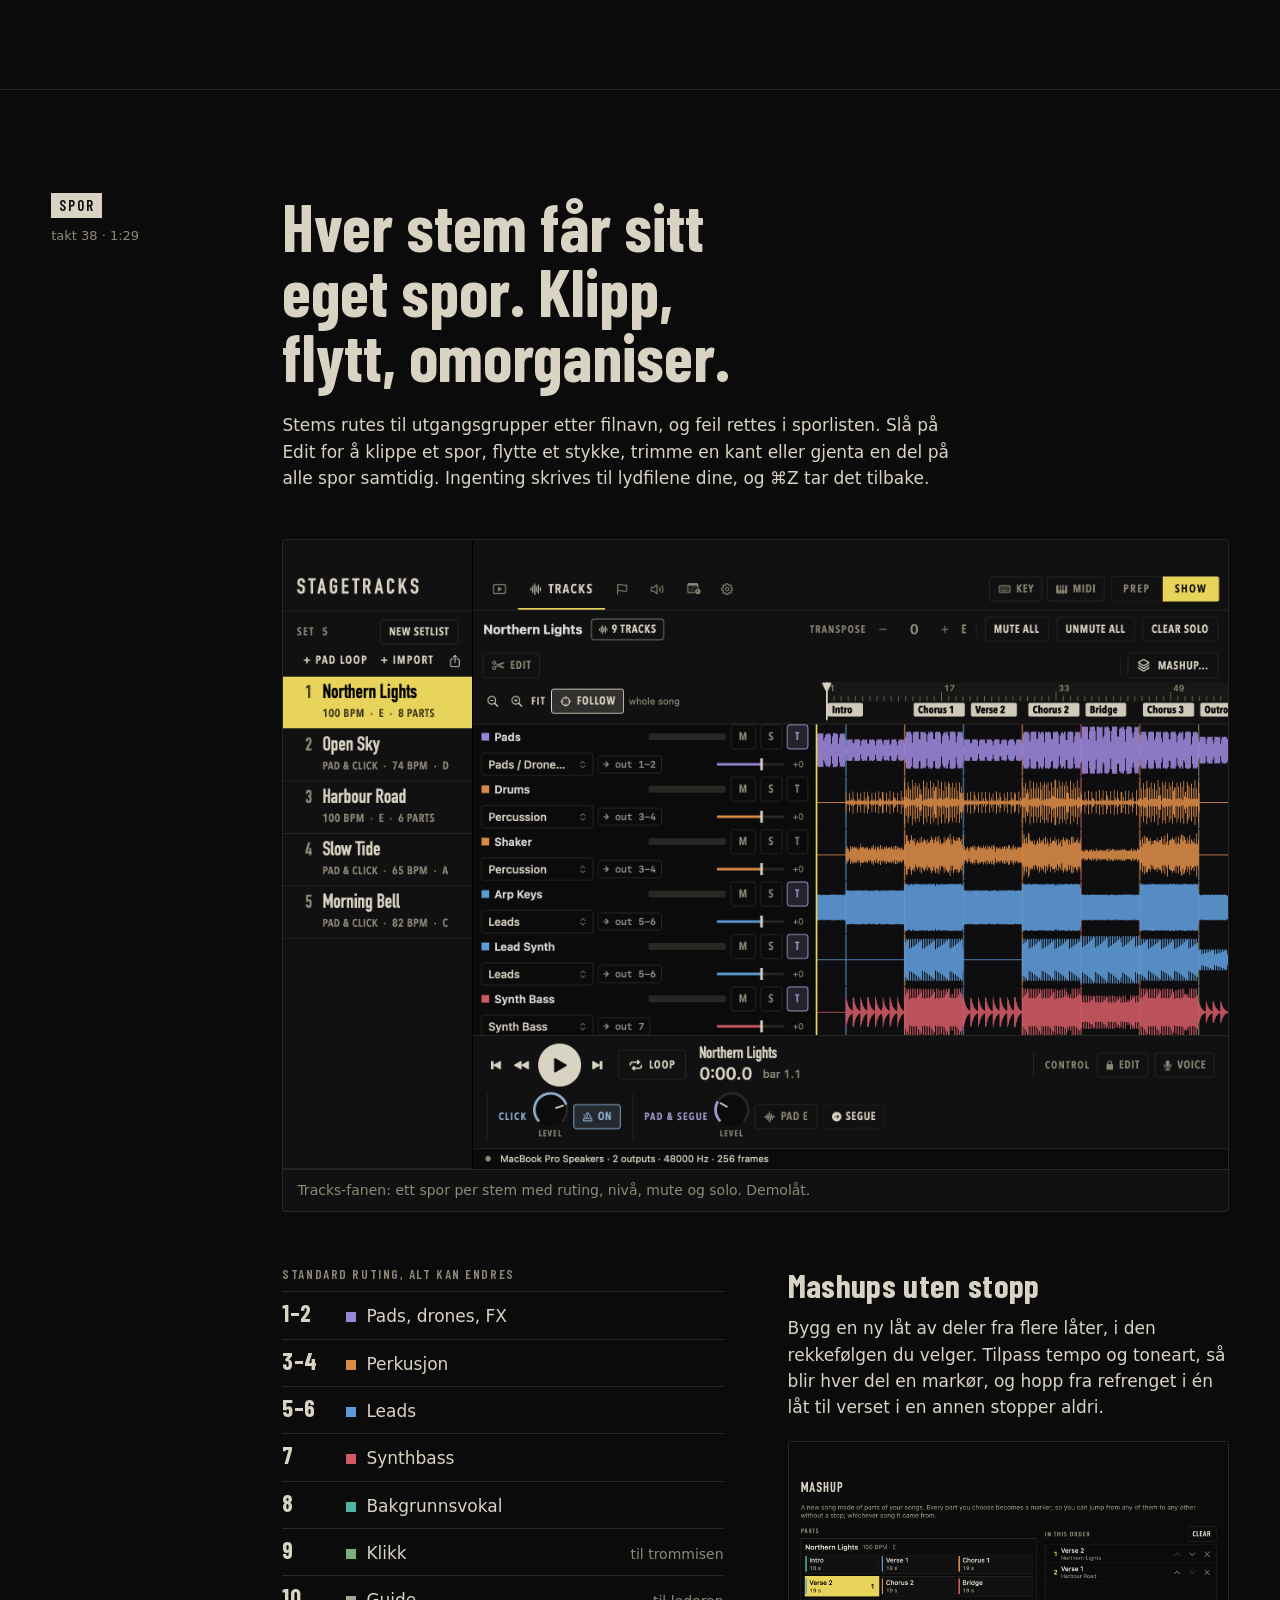
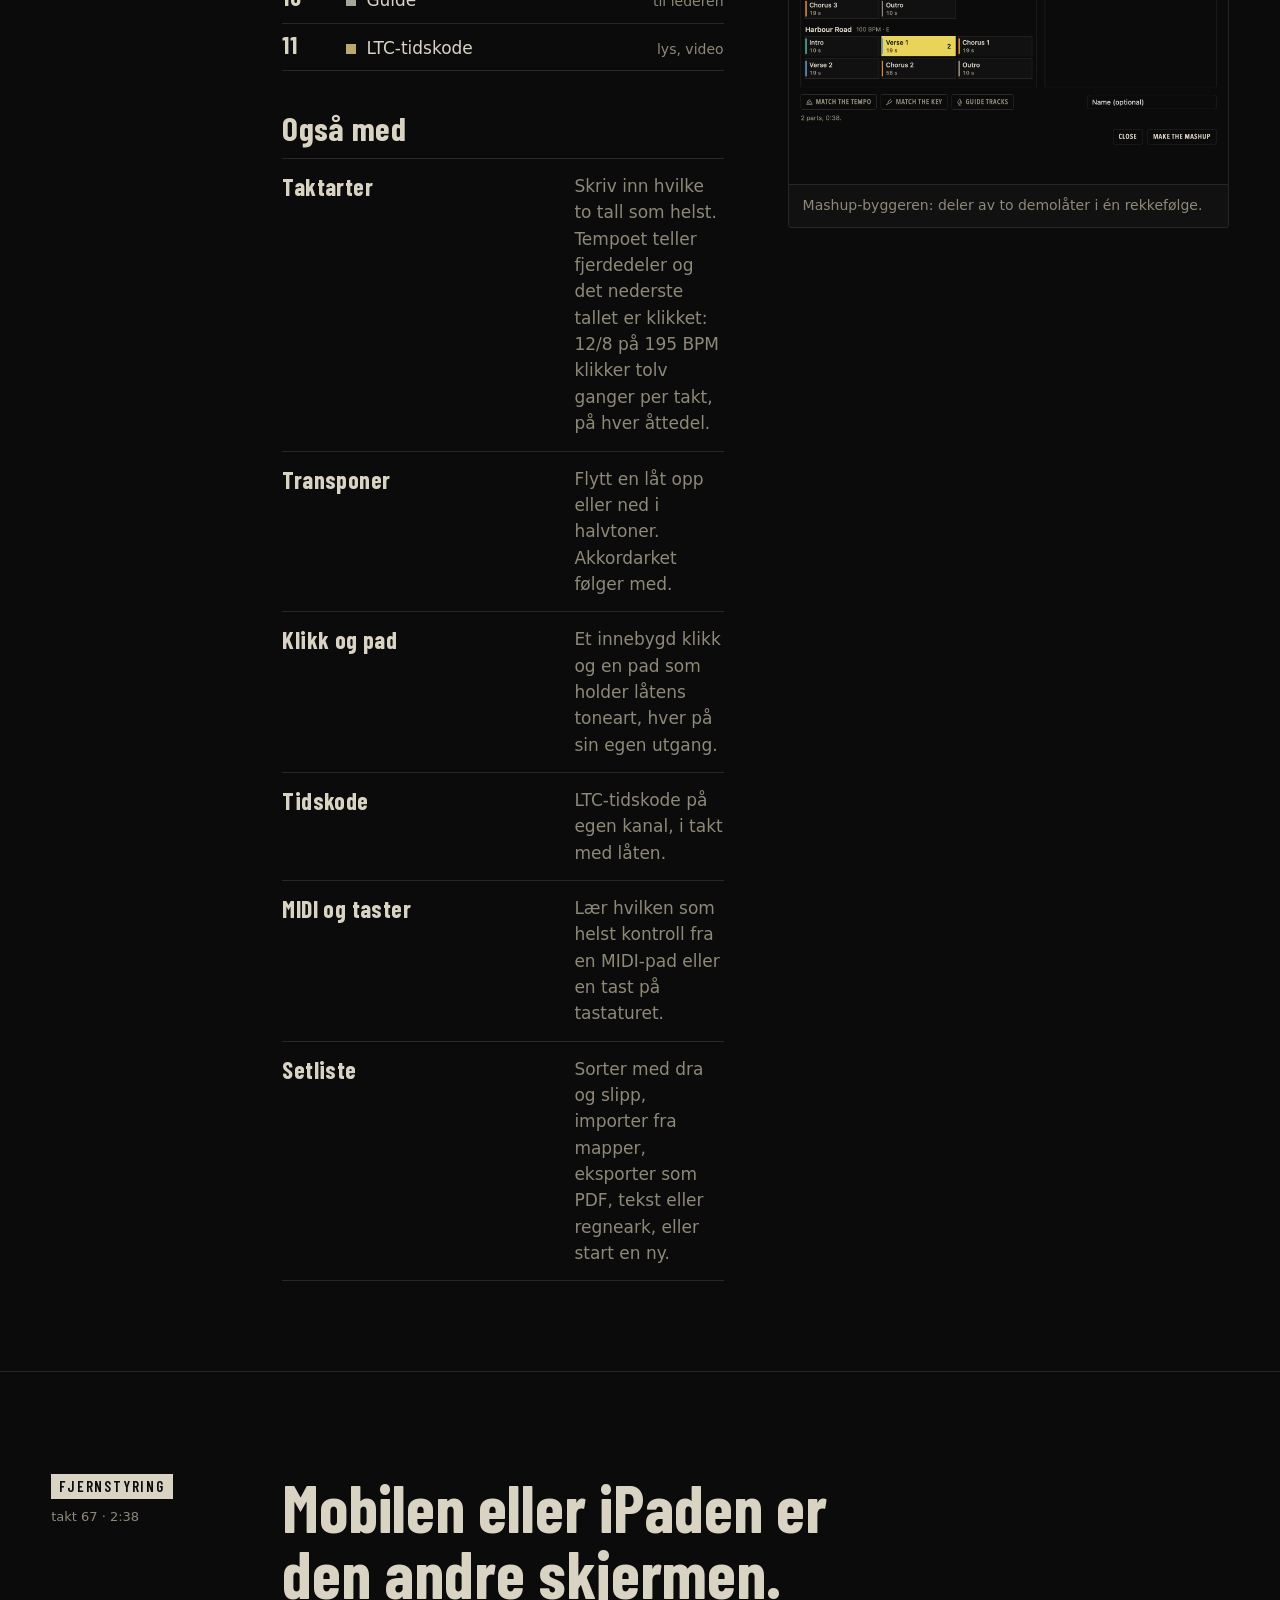
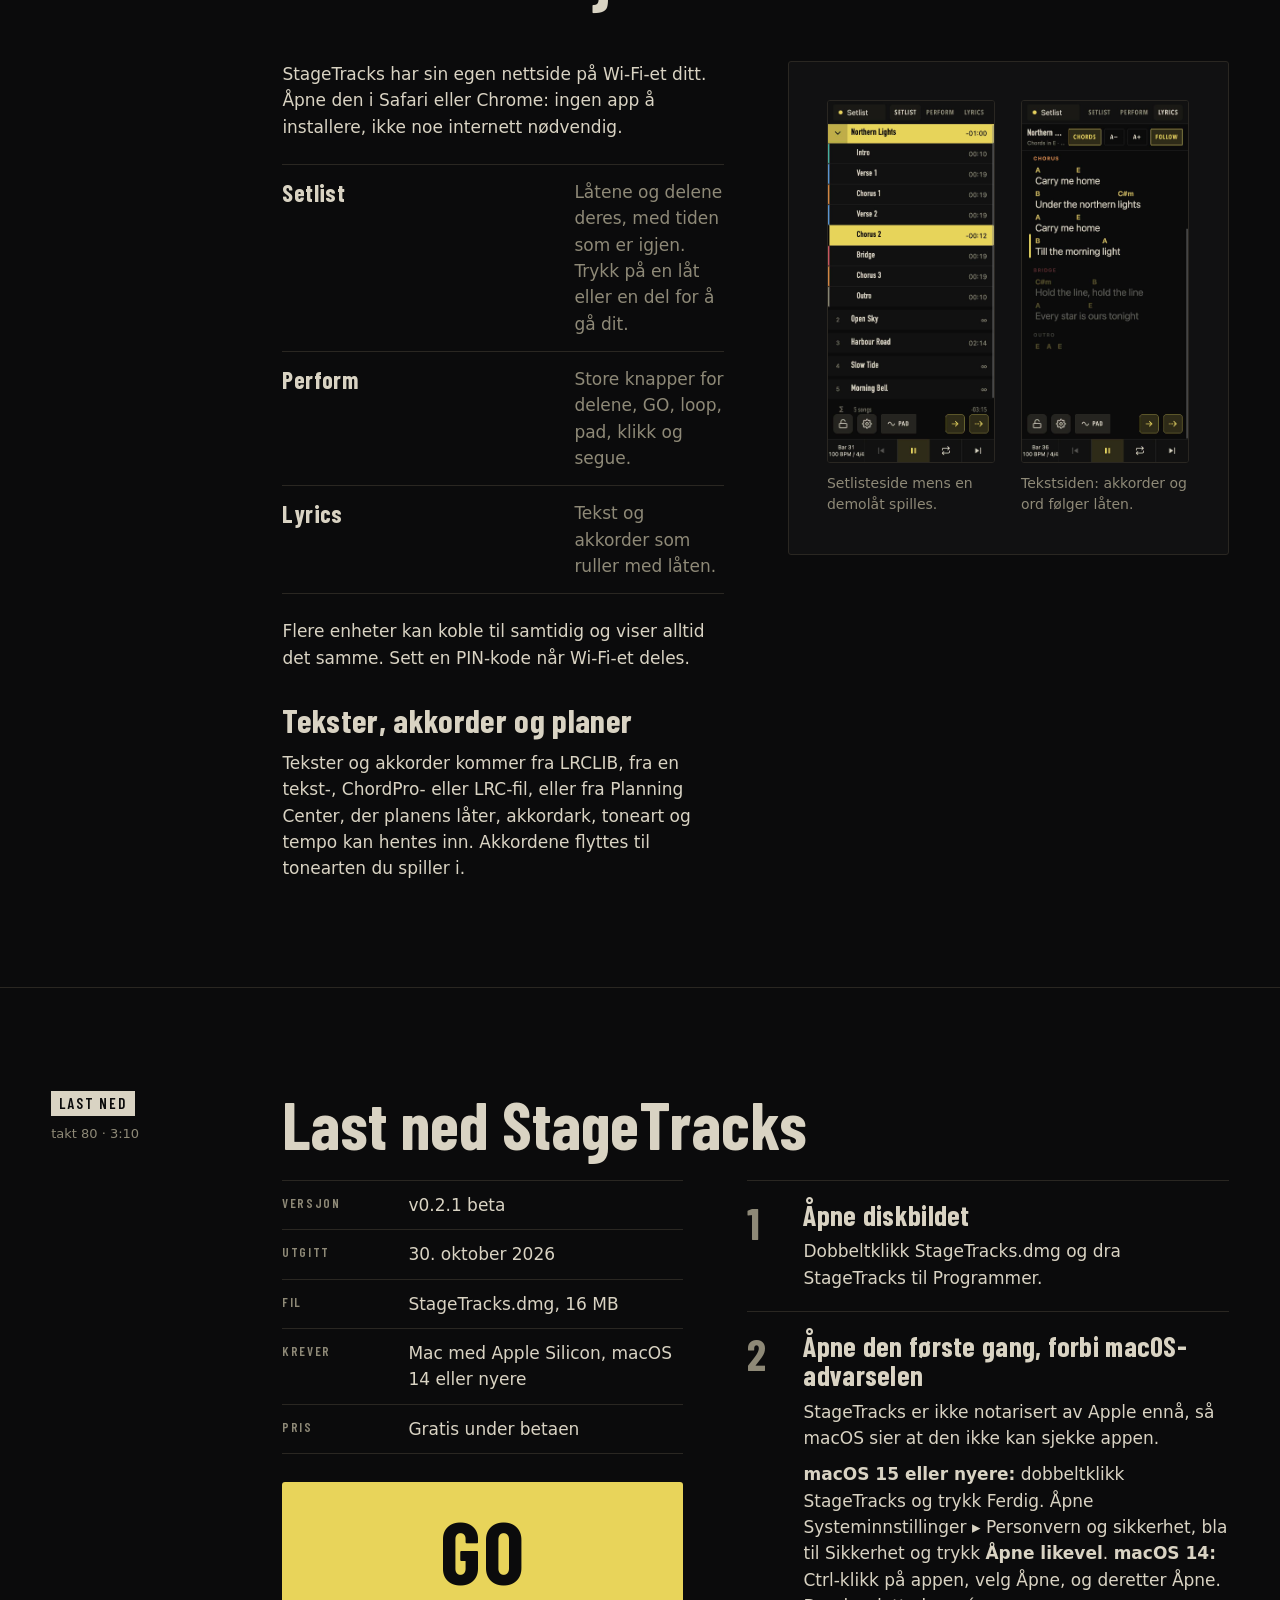
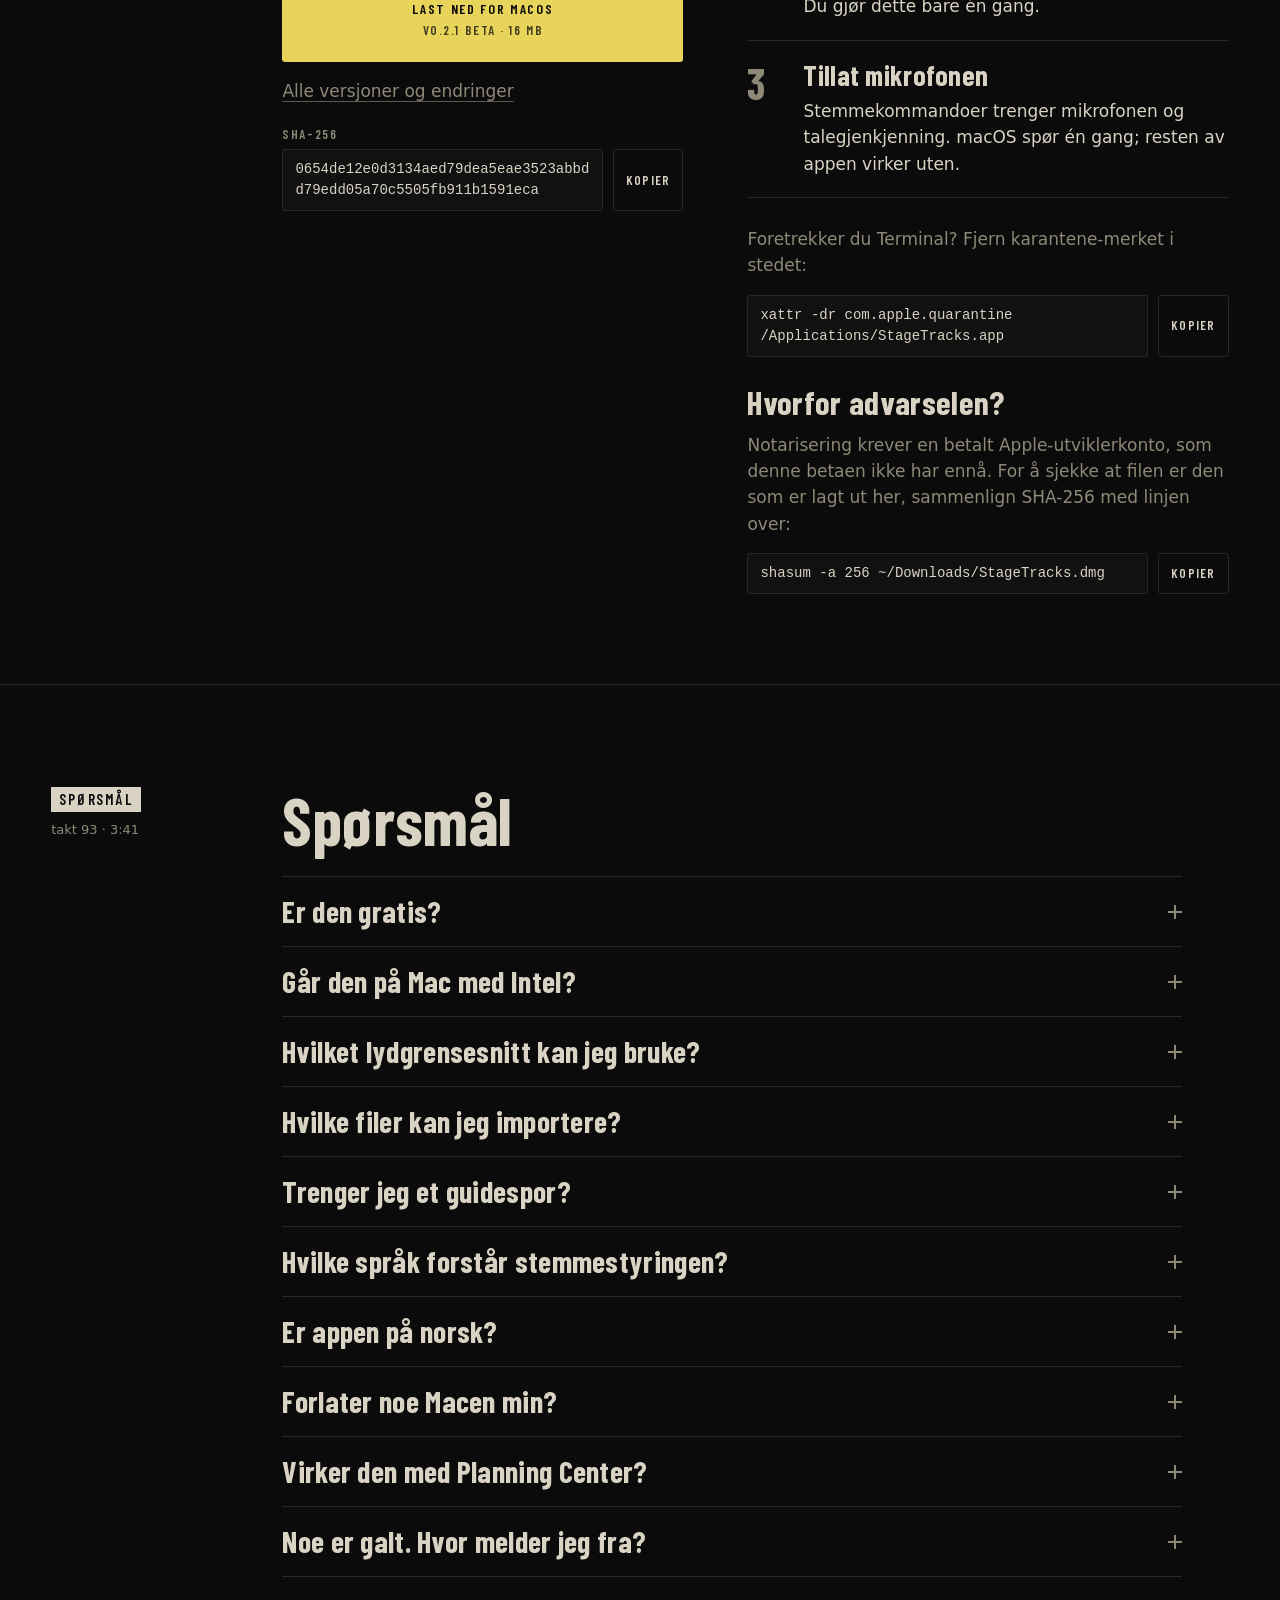
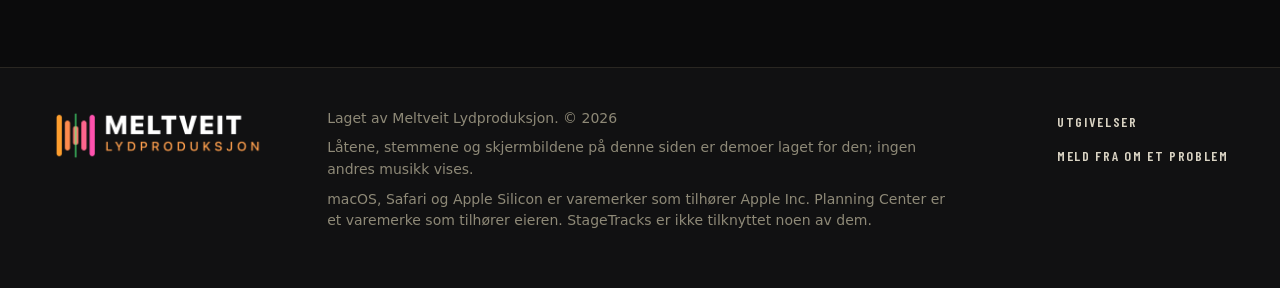
==== commit 8a0458d7: "Update the download site for version 0.2.1" ====
--- a/no/index.html
+++ b/no/index.html
@@ -18,12 +18,12 @@
 <svg width="0" height="0" style="position:absolute" aria-hidden="true" focusable="false"><defs><path id="wd" vector-effect="non-scaling-stroke" d="M2.0 85.1V114.9M6.0 80.5V119.5M10.0 77.9V122.1M14.0 76.6V123.4M18.0 82.1V117.9M22.0 84.1V115.9M26.0 93.8V106.2M30.0 91.1V108.9M34.0 85.7V114.3M38.0 84.8V115.2M42.0 78.4V121.6M46.0 87.2V112.8M50.0 82.9V117.1M54.0 87.9V112.1M58.0 87.7V112.3M62.0 89.9V110.1M66.0 94.2V105.8M70.0 91.5V108.5M74.0 88.6V111.4M78.0 78.1V121.9M82.0 78.3V121.7M86.0 87.1V112.9M90.0 81.7V118.3M94.0 91.4V108.6M98.0 89.6V110.4M102.0 93.4V106.6M106.0 93.2V106.8M110.0 82.3V117.7M114.0 87.0V113.0M118.0 85.8V114.2M122.0 60.1V139.9M126.0 67.9V132.1M130.0 83.4V116.6M134.0 78.4V121.6M138.0 84.1V115.9M142.0 79.2V120.8M146.0 81.9V118.1M150.0 62.5V137.5M154.0 65.2V134.8M158.0 60.6V139.4M162.0 67.7V132.3M166.0 83.3V116.7M170.0 85.7V114.3M174.0 88.4V111.6M178.0 86.5V113.5M182.0 84.3V115.7M186.0 76.0V124.0M190.0 67.2V132.8M194.0 81.9V118.1M198.0 71.9V128.1M202.0 82.8V117.2M206.0 86.4V113.6M210.0 80.7V119.3M214.0 81.7V118.3M218.0 79.7V120.3M222.0 72.1V127.9M226.0 64.8V135.2M230.0 80.8V119.2M234.0 66.5V133.5M238.0 87.6V112.4M242.0 81.1V118.9M246.0 80.4V119.6M250.0 88.2V111.8M254.0 71.1V128.9M258.0 74.5V125.5M262.0 67.7V132.3M266.0 81.9V118.1M270.0 83.9V116.1M274.0 85.3V114.7M278.0 78.7V121.3M282.0 88.0V112.0M286.0 77.6V122.4M290.0 68.4V131.6M294.0 62.0V138.0M298.0 73.1V126.9M302.0 74.3V125.7M306.0 75.1V124.9M310.0 76.7V123.3M314.0 88.9V111.1M318.0 81.4V118.6M322.0 76.9V123.1M326.0 41.8V158.2M330.0 64.7V135.3M334.0 22.4V177.6M338.0 62.2V137.8M342.0 59.3V140.7M346.0 60.5V139.5M350.0 60.6V139.4M354.0 73.8V126.2M358.0 52.2V147.8M362.0 52.5V147.5M366.0 53.2V146.8M370.0 50.1V149.9M374.0 58.7V141.3M378.0 68.7V131.3M382.0 73.4V126.6M386.0 65.9V134.1M390.0 58.8V141.2M394.0 73.0V127.0M398.0 69.6V130.4M402.0 25.1V174.9M406.0 40.5V159.5M410.0 49.4V150.6M414.0 63.4V136.6M418.0 61.4V138.6M422.0 62.9V137.1M426.0 71.0V129.0M430.0 65.6V134.4M434.0 69.2V130.8M438.0 27.8V172.2M442.0 62.6V137.4M446.0 46.0V154.0M450.0 42.8V157.2M454.0 74.2V125.8M458.0 65.1V134.9M462.0 59.6V140.4M466.0 59.6V140.4M470.0 43.2V156.8M474.0 61.4V138.6M478.0 44.9V155.1M482.0 60.3V139.7M486.0 42.9V157.1M490.0 69.9V130.1M494.0 71.4V128.6M498.0 58.4V141.6M502.0 53.1V146.9M506.0 36.2V163.8M510.0 46.8V153.2M514.0 42.6V157.4M518.0 66.7V133.3M522.0 76.7V123.3M526.0 84.4V115.6M530.0 85.6V114.4M534.0 88.4V111.6M538.0 82.3V117.7M542.0 66.1V133.9M546.0 60.8V139.2M550.0 66.6V133.4M554.0 71.8V128.2M558.0 79.4V120.6M562.0 87.3V112.7M566.0 87.2V112.8M570.0 80.6V119.4M574.0 74.9V125.1M578.0 77.8V122.2M582.0 64.6V135.4M586.0 63.2V136.8M590.0 67.7V132.3M594.0 73.7V126.3M598.0 78.0V122.0M602.0 86.2V113.8M606.0 81.5V118.5M610.0 83.5V116.5M614.0 75.3V124.7M618.0 64.8V135.2M622.0 65.2V134.8M626.0 76.3V123.7M630.0 68.9V131.1M634.0 79.7V120.3M638.0 83.6V116.4M642.0 89.9V110.1M646.0 79.4V120.6M650.0 79.6V120.4M654.0 66.9V133.1M658.0 70.5V129.5M662.0 65.3V134.7M666.0 74.3V125.7M670.0 77.7V122.3M674.0 86.4V113.6M678.0 82.1V117.9M682.0 76.4V123.6M686.0 68.5V131.5M690.0 74.0V126.0M694.0 61.7V138.3M698.0 30.3V169.7M702.0 48.7V151.3M706.0 52.0V148.0M710.0 59.6V140.4M714.0 68.0V132.0M718.0 59.8V140.2M722.0 63.0V137.0M726.0 28.0V172.0M730.0 21.1V178.9M734.0 46.7V153.3M738.0 48.8V151.2M742.0 59.1V140.9M746.0 64.8V135.2M750.0 76.2V123.8M754.0 52.1V147.9M758.0 47.2V152.8M762.0 35.3V164.7M766.0 44.4V155.6M770.0 40.9V159.1M774.0 46.3V153.7M778.0 61.5V138.5M782.0 65.1V134.9M786.0 79.6V120.4M790.0 70.5V129.5M794.0 52.3V147.7M798.0 35.8V164.2M802.0 53.5V146.5M806.0 38.6V161.4M810.0 51.4V148.6M814.0 77.4V122.6M818.0 70.8V129.2M822.0 74.7V125.3M826.0 73.5V126.5M830.0 63.8V136.2M834.0 50.3V149.7M838.0 55.2V144.8M842.0 58.8V141.2M846.0 71.6V128.4M850.0 66.4V133.6M854.0 72.9V127.1M858.0 65.2V134.8M862.0 57.0V143.0M866.0 59.6V140.4M870.0 24.4V175.6M874.0 63.3V136.7M878.0 50.4V149.6M882.0 63.7V136.3M886.0 68.0V132.0M890.0 85.8V114.2M894.0 72.9V127.1M898.0 75.4V124.6M902.0 78.0V122.0M906.0 57.8V142.2M910.0 72.6V127.4M914.0 63.1V136.9M918.0 74.4V125.6M922.0 75.7V124.3M926.0 73.1V126.9M930.0 73.0V127.0M934.0 74.4V125.6M938.0 57.8V142.2M942.0 56.8V143.2M946.0 64.4V135.6M950.0 74.1V125.9M954.0 68.9V131.1M958.0 76.1V123.9M962.0 73.1V126.9M966.0 70.4V129.6M970.0 70.3V129.7M974.0 69.6V130.4M978.0 49.3V150.7M982.0 75.5V124.5M986.0 75.1V124.9M990.0 69.8V130.2M994.0 75.3V124.7M998.0 85.5V114.5M1002.0 75.9V124.1M1006.0 64.2V135.8M1010.0 49.0V151.0M1014.0 39.4V160.6M1018.0 48.9V151.1M1022.0 51.4V148.6M1026.0 36.4V163.6M1030.0 66.5V133.5M1034.0 55.9V144.1M1038.0 52.7V147.3M1042.0 51.2V148.8M1046.0 53.7V146.3M1050.0 12.6V187.4M1054.0 35.7V164.3M1058.0 46.2V153.8M1062.0 59.8V140.2M1066.0 49.8V150.2M1070.0 67.6V132.4M1074.0 69.7V130.3M1078.0 55.0V145.0M1082.0 59.5V140.5M1086.0 29.9V170.1M1090.0 38.4V161.6M1094.0 51.7V148.3M1098.0 43.8V156.2M1102.0 54.4V145.6M1106.0 79.4V120.6M1110.0 62.7V137.3M1114.0 61.9V138.1M1118.0 24.1V175.9M1122.0 22.0V178.0M1126.0 48.1V151.9M1130.0 53.0V147.0M1134.0 66.0V134.0M1138.0 50.1V149.9M1142.0 72.5V127.5M1146.0 60.4V139.6M1150.0 54.6V145.4M1154.0 82.3V117.7M1158.0 80.7V119.3M1162.0 78.9V121.1M1166.0 88.8V111.2M1170.0 84.8V115.2M1174.0 91.5V108.5M1178.0 90.7V109.3M1182.0 91.1V108.9M1186.0 89.1V110.9M1190.0 83.7V116.3M1194.0 82.6V117.4M1198.0 84.1V115.9"/><path id="ws" vector-effect="non-scaling-stroke" d="M6.0 86.8V113.2M18.0 85.1V114.9M30.0 86.9V113.1M42.0 77.6V122.4M54.0 90.5V109.5M66.0 88.0V112.0M78.0 87.4V112.6M90.0 93.8V106.2M102.0 88.8V111.2M114.0 85.1V114.9M126.0 81.9V118.1M138.0 72.4V127.6M150.0 66.1V133.9M162.0 75.7V124.3M174.0 76.5V123.5M186.0 88.1V111.9M198.0 87.7V112.3M210.0 87.2V112.8M222.0 76.8V123.2M234.0 63.1V136.9M246.0 67.5V132.5M258.0 64.6V135.4M270.0 77.1V122.9M282.0 76.4V123.6M294.0 88.8V111.2M306.0 87.0V113.0M318.0 79.4V120.6M330.0 48.2V151.8M342.0 49.8V150.2M354.0 60.2V139.8M366.0 54.2V145.8M378.0 62.8V137.2M390.0 68.5V131.5M402.0 62.3V137.7M414.0 77.3V122.7M426.0 54.8V145.2M438.0 42.7V157.3M450.0 64.5V135.5M462.0 47.4V152.6M474.0 44.9V155.1M486.0 69.7V130.3M498.0 64.6V135.4M510.0 60.2V139.8M522.0 89.1V110.9M534.0 80.2V119.8M546.0 83.3V116.7M558.0 70.1V129.9M570.0 60.5V139.5M582.0 77.5V122.5M594.0 84.5V115.5M606.0 86.6V113.4M618.0 83.6V116.4M630.0 90.2V109.8M642.0 87.3V112.7M654.0 76.5V123.5M666.0 62.7V137.3M678.0 71.4V128.6M690.0 73.3V126.7M702.0 46.8V153.2M714.0 73.7V126.3M726.0 67.2V132.8M738.0 77.2V122.8M750.0 60.6V139.4M762.0 37.6V162.4M774.0 63.3V136.7M786.0 38.1V161.9M798.0 39.0V161.0M810.0 64.9V135.1M822.0 68.9V131.1M834.0 57.5V142.5M846.0 58.1V141.9M858.0 73.9V126.1M870.0 46.2V153.8M882.0 25.4V174.6M894.0 68.1V131.9M906.0 59.1V140.9M918.0 79.1V120.9M930.0 77.4V122.6M942.0 76.6V123.4M954.0 78.1V121.9M966.0 70.1V129.9M978.0 78.4V121.6M990.0 66.9V133.1M1002.0 49.1V150.9M1014.0 34.5V165.5M1026.0 49.9V150.1M1038.0 62.1V137.9M1050.0 53.9V146.1M1062.0 64.6V135.4M1074.0 74.2V125.8M1086.0 36.6V163.4M1098.0 46.6V153.4M1110.0 38.0V162.0M1122.0 51.9V148.1M1134.0 50.4V149.6M1146.0 64.7V135.3M1158.0 93.6V106.4M1170.0 89.7V110.3M1182.0 92.1V107.9M1194.0 82.5V117.5"/></defs></svg>
 <header class="top"><div class="top-in"><a class="brand" href="../" aria-label="StageTracks forside"><img src="../assets/img/favicon-64.png" alt="" width="28" height="28"><span>STAGETRACKS</span></a><div class="slot"><nav class="nav" aria-label="Seksjoner"><a href="#why">Hvorfor</a><a href="#parts">Deler</a><a href="#voice">Stemme</a><a href="#tracks">Spor</a><a href="#remote">Fjernstyring</a><a href="#install">Last ned</a><a href="#faq">Spørsmål</a></nav><nav class="map mini" aria-label="Sangkart, gjeldende posisjon"><div class="bars" aria-hidden="true"><svg class="r dense" viewBox="0 0 1200 200" preserveAspectRatio="none"><use href="#wd"/></svg><svg class="r sparse" viewBox="0 0 1200 200" preserveAspectRatio="none"><use href="#ws"/></svg><svg class="p dense" viewBox="0 0 1200 200" preserveAspectRatio="none"><use href="#wd"/></svg><svg class="p sparse" viewBox="0 0 1200 200" preserveAspectRatio="none"><use href="#ws"/></svg></div><a class="fl on" href="#why" data-f="why" title="Hvorfor" style="--f:3.5%"><em>Hvorfor</em><small data-bar="takt">takt 4 · 0:07</small></a><a class="fl" href="#parts" data-f="parts" title="Deler" style="--f:11%"><em>Deler</em><small data-bar="takt">takt 11 · 0:24</small></a><a class="fl" href="#voice" data-f="voice" title="Stemme" style="--f:27%"><em>Stemme</em><small data-bar="takt">takt 27 · 1:02</small></a><a class="fl" href="#tracks" data-f="tracks" title="Spor" style="--f:41%"><em>Spor</em><small data-bar="takt">takt 40 · 1:34</small></a><a class="fl" href="#remote" data-f="remote" title="Fjernstyring" style="--f:63%"><em>Mobil</em><small data-bar="takt">takt 61 · 2:24</small></a><a class="fl" href="#install" data-f="install" title="Last ned" style="--f:79%"><em>Last ned</em><small data-bar="takt">takt 76 · 3:00</small></a><a class="fl flip" href="#faq" data-f="faq" title="Spørsmål" style="--f:90%"><em>FAQ</em><small data-bar="takt">takt 87 · 3:26</small></a><div class="ph"></div></nav></div><div class="tools"><div class="lang" role="group" aria-label="Språk"><a href="../" hreflang="en" lang="en">EN</a><a href="./" hreflang="no" lang="no" aria-current="true">NO</a></div><a class="btn dl-btn" href="#install">Last ned</a></div></div></header>
 <main id="main">
-<section class="hero" id="why" data-part="why" aria-label="StageTracks"><div class="call"><div class="nx"><span class="lab">Neste</span><span class="cue">LAST NED</span><span class="lab">om 0 takter</span></div><div class="mid"><h1>Kall neste del.<br>Den lander på slaget.</h1><p class="lead"><b>StageTracks</b> spiller multitracks live på en Mac. Hopp til hvilken som helst del med stemme, tastatur, MIDI-pad eller mobil, og klikk, guide og pad følger med.</p></div><a class="go" href="https://github.com/The13ThMoose/Stagetracks/releases/latest/download/StageTracks.dmg"><b>GO</b><span>Last ned for macOS</span><span>v0.2.0 beta · 16 MB</span></a></div><nav class="map hero-map" aria-label="Sangkart"><div class="bars" aria-hidden="true"><svg class="r dense" viewBox="0 0 1200 200" preserveAspectRatio="none"><use href="#wd"/></svg><svg class="r sparse" viewBox="0 0 1200 200" preserveAspectRatio="none"><use href="#ws"/></svg><svg class="p dense" viewBox="0 0 1200 200" preserveAspectRatio="none"><use href="#wd"/></svg><svg class="p sparse" viewBox="0 0 1200 200" preserveAspectRatio="none"><use href="#ws"/></svg></div><a class="fl on" href="#why" data-f="why" title="Hvorfor" style="--f:3.5%"><em>Hvorfor</em><small data-bar="takt">takt 4 · 0:07</small></a><a class="fl" href="#parts" data-f="parts" title="Deler" style="--f:11%"><em>Deler</em><small data-bar="takt">takt 11 · 0:24</small></a><a class="fl" href="#voice" data-f="voice" title="Stemme" style="--f:27%"><em>Stemme</em><small data-bar="takt">takt 27 · 1:02</small></a><a class="fl" href="#tracks" data-f="tracks" title="Spor" style="--f:41%"><em>Spor</em><small data-bar="takt">takt 40 · 1:34</small></a><a class="fl" href="#remote" data-f="remote" title="Fjernstyring" style="--f:63%"><em>Mobil</em><small data-bar="takt">takt 61 · 2:24</small></a><a class="fl" href="#install" data-f="install" title="Last ned" style="--f:79%"><em>Last ned</em><small data-bar="takt">takt 76 · 3:00</small></a><a class="fl flip" href="#faq" data-f="faq" title="Spørsmål" style="--f:90%"><em>FAQ</em><small data-bar="takt">takt 87 · 3:26</small></a><div class="ph"></div></nav><ul class="reqs"><li>Mac med <b>Apple Silicon</b></li><li><b>macOS 14</b> eller nyere</li><li><b>Gratis</b> under betaen</li><li>Alle <b>CoreAudio</b>-grensesnitt</li></ul></section>
+<section class="hero" id="why" data-part="why" aria-label="StageTracks"><div class="call"><div class="nx"><span class="lab">Neste</span><span class="cue">LAST NED</span><span class="lab">om 0 takter</span></div><div class="mid"><h1>Kall neste del.<br>Den lander på slaget.</h1><p class="lead"><b>StageTracks</b> spiller multitracks live på en Mac. Hopp til hvilken som helst del med stemme, tastatur, MIDI-pad eller mobil, og klikk, guide og pad følger med.</p></div><a class="go" href="https://github.com/The13ThMoose/Stagetracks/releases/latest/download/StageTracks.dmg"><b>GO</b><span>Last ned for macOS</span><span>v0.2.1 beta · 16 MB</span></a></div><nav class="map hero-map" aria-label="Sangkart"><div class="bars" aria-hidden="true"><svg class="r dense" viewBox="0 0 1200 200" preserveAspectRatio="none"><use href="#wd"/></svg><svg class="r sparse" viewBox="0 0 1200 200" preserveAspectRatio="none"><use href="#ws"/></svg><svg class="p dense" viewBox="0 0 1200 200" preserveAspectRatio="none"><use href="#wd"/></svg><svg class="p sparse" viewBox="0 0 1200 200" preserveAspectRatio="none"><use href="#ws"/></svg></div><a class="fl on" href="#why" data-f="why" title="Hvorfor" style="--f:3.5%"><em>Hvorfor</em><small data-bar="takt">takt 4 · 0:07</small></a><a class="fl" href="#parts" data-f="parts" title="Deler" style="--f:11%"><em>Deler</em><small data-bar="takt">takt 11 · 0:24</small></a><a class="fl" href="#voice" data-f="voice" title="Stemme" style="--f:27%"><em>Stemme</em><small data-bar="takt">takt 27 · 1:02</small></a><a class="fl" href="#tracks" data-f="tracks" title="Spor" style="--f:41%"><em>Spor</em><small data-bar="takt">takt 40 · 1:34</small></a><a class="fl" href="#remote" data-f="remote" title="Fjernstyring" style="--f:63%"><em>Mobil</em><small data-bar="takt">takt 61 · 2:24</small></a><a class="fl" href="#install" data-f="install" title="Last ned" style="--f:79%"><em>Last ned</em><small data-bar="takt">takt 76 · 3:00</small></a><a class="fl flip" href="#faq" data-f="faq" title="Spørsmål" style="--f:90%"><em>FAQ</em><small data-bar="takt">takt 87 · 3:26</small></a><div class="ph"></div></nav><ul class="reqs"><li>Mac med <b>Apple Silicon</b></li><li><b>macOS 14</b> eller nyere</li><li><b>Gratis</b> under betaen</li><li>Alle <b>CoreAudio</b>-grensesnitt</li></ul></section>
 <section class="part" id="parts" data-part="parts" aria-labelledby="parts-h"><div class="in"><div class="gut"><span class="flag">Deler</span><span class="pos" data-bar="takt">takt 11 · 0:24</span></div><div class="main"><h2 id="parts-h">Hver del av hver låt er ett kall unna.</h2><p>Importer en mappe med stems, så finner StageTracks beatgridet, tonearten og delene. Navnene på delene hentes fra guidesporet ditt: sier det «verse» eller «chorus», blir det en markør du kan hoppe til.</p><p>På scenen er det største på skjermen hva som kommer og når. Trykk GO, eller sett et hopp i kø og la det utløses til rett tid.</p><dl class="rows"><div><dt>Hopp på beatgridet</dt><dd>Velg når et hopp lander: nå, på neste slag, på neste takt eller ved slutten av delen. Det lander alltid på beatgridet.</dd></div><div><dt>Loop en del</dt><dd>Hold delen som spilles så lenge du trenger, og slipp når du vil.</dd></div><div><dt>Guiden snakker først</dt><dd>Guidesporet varsler neste del én takt før den kommer.</dd></div><div><dt>Overgang mellom låter</dt><dd>En pad i låtens toneart bærer rommet fra én låt til neste, og klikken tar over i det nye tempoet.</dd></div></dl><figure class="shot"><div class="pan"><img src="../assets/img/app-perform.png" alt="Perform-fanen i StageTracks: et STANDBY-kall til Outro, listen over deler og bølgeformen til demolåten Northern Lights." width="2400" height="1536" loading="lazy" decoding="async"></div><figcaption>Perform-fanen: et hopp i kø, delene og bølgeformen. Låten er en demo laget for denne siden.</figcaption></figure></div></div></section>
 <section class="part" id="voice" data-part="voice" aria-labelledby="voice-h"><div class="in"><div class="gut"><span class="flag">Stemme</span><span class="pos" data-bar="takt">takt 27 · 1:02</span></div><div class="main"><h2 id="voice-h">Si det, så står hoppet i kø.</h2><p>Slå på mikrofonen, så kan musikalsk leder styre showet: «gå til refrenget», «andre vers», «gå til bridge». StageTracks setter hoppet i kø og viser det som STANDBY til det utløses.</p><p>Talen gjenkjennes på Macen, på engelsk og norsk samtidig. Et misforstått ord matches på lyd mot delene låten faktisk har, og en kommando kan bare velge en av de delene eller en av noen få faste kommandoer.</p><div class="demo" data-demo><div class="heard"><span class="lab">Hørt</span><q data-heard>gå til refrenget</q></div><div class="call" data-state="standby"><div class="st">STANDBY</div><div class="nm" aria-live="polite"><strong data-name>Chorus 1</strong><span data-detail>utløses om 5,0 takter · lander på takt 13</span></div><div class="gk"><b>GO</b><span>Ikke vent</span></div></div><div class="chips" role="group" aria-label="Hørt"><button class="chip" type="button" aria-pressed="true" data-said="gå til refrenget" data-name="Chorus 1" data-detail="utløses om 5,0 takter · lander på takt 13">gå til refrenget</button><button class="chip" type="button" aria-pressed="false" data-said="andre vers" data-name="Verse 2" data-detail="utløses om 5,0 takter · lander på takt 21">andre vers</button><button class="chip" type="button" aria-pressed="false" data-said="gå til bridge" data-name="Bridge" data-detail="utløses om 5,0 takter · lander på takt 37">gå til bridge</button><button class="chip" type="button" aria-pressed="false" data-said="ta den til outro" data-name="Outro" data-detail="utløses om 5,0 takter · lander på takt 53">ta den til outro</button></div><p class="demo-note">Demo: slik viser appen en frase. Delene tilhører demolåten, nå i takt 8.</p></div></div></div></section>
-<section class="part" id="tracks" data-part="tracks" aria-labelledby="tracks-h"><div class="in"><div class="gut"><span class="flag">Spor</span><span class="pos" data-bar="takt">takt 40 · 1:34</span></div><div class="main"><h2 id="tracks-h">Hver stem får sitt eget spor. Klipp, flytt, omorganiser.</h2><p>Stems rutes til utgangsgrupper etter filnavn, og feil rettes i sporlisten. Slå på Edit for å klippe et spor, flytte et stykke, trimme en kant eller gjenta en del på alle spor samtidig. Ingenting skrives til lydfilene dine, og ⌘Z tar det tilbake.</p><figure class="shot"><div class="pan"><img src="../assets/img/app-tracks.png" alt="Tracks-fanen: ett bølgeformspor for hver av demolåtens ni stems, med utgangsgruppe, nivå, mute og solo." width="2200" height="1464" loading="lazy" decoding="async"></div><figcaption>Tracks-fanen: ett spor per stem med ruting, nivå, mute og solo. Demolåt.</figcaption></figure><div class="split"><div><table class="patch"><caption>Standard ruting, alt kan endres</caption><tr><td class="ch tab">1–2</td><td><i class="sw" style="background:var(--t-pads)"></i>Pads, drones, FX</td><td class="note"></td></tr><tr><td class="ch tab">3–4</td><td><i class="sw" style="background:var(--t-perc)"></i>Perkusjon</td><td class="note"></td></tr><tr><td class="ch tab">5–6</td><td><i class="sw" style="background:var(--t-leads)"></i>Leads</td><td class="note"></td></tr><tr><td class="ch tab">7</td><td><i class="sw" style="background:var(--t-bass)"></i>Synthbass</td><td class="note"></td></tr><tr><td class="ch tab">8</td><td><i class="sw" style="background:var(--t-bgv)"></i>Bakgrunnsvokal</td><td class="note"></td></tr><tr><td class="ch tab">9</td><td><i class="sw" style="background:var(--t-click)"></i>Klikk</td><td class="note">til trommisen</td></tr><tr><td class="ch tab">10</td><td><i class="sw" style="background:var(--t-guide)"></i>Guide</td><td class="note">til lederen</td></tr><tr><td class="ch tab">11</td><td><i class="sw" style="background:var(--t-ltc)"></i>LTC-tidskode</td><td class="note">lys, video</td></tr></table><h3 style="margin-top:40px">Også med</h3><dl class="rows" style="margin-top:0"><div><dt>Taktarter</dt><dd>Skriv inn hvilke to tall som helst: 7/8, 11/16, 5/4, 13/8. Sammensatt takt som 6/8 klikker i grupper på tre.</dd></div><div><dt>Transponer</dt><dd>Flytt en låt opp eller ned i halvtoner. Akkordarket følger med.</dd></div><div><dt>Klikk og pad</dt><dd>Et innebygd klikk og en pad som holder låtens toneart, hver på sin egen utgang.</dd></div><div><dt>Tidskode</dt><dd>LTC-tidskode på egen kanal, i takt med låten.</dd></div><div><dt>MIDI og taster</dt><dd>Lær hvilken som helst kontroll fra en MIDI-pad eller en tast på tastaturet.</dd></div><div><dt>Setliste</dt><dd>Sorter med dra og slipp, importer fra mapper, eksporter som PDF, tekst eller regneark, eller start en ny.</dd></div></dl></div><div><h3>Mashups uten stopp</h3><p>Bygg en ny låt av deler fra flere låter, i den rekkefølgen du velger. Tilpass tempo og toneart, så blir hver del en markør, og hopp fra refrenget i én låt til verset i en annen stopper aldri.</p><figure class="shot"><div class="pan"><img src="../assets/img/app-mashup.png" alt="Mashup-byggeren: deler av to demolåter, Northern Lights og Harbour Road, i én rekkefølge." width="1640" height="1280" loading="lazy" decoding="async"></div><figcaption>Mashup-byggeren: deler av to demolåter i én rekkefølge.</figcaption></figure></div></div></div></div></section>
+<section class="part" id="tracks" data-part="tracks" aria-labelledby="tracks-h"><div class="in"><div class="gut"><span class="flag">Spor</span><span class="pos" data-bar="takt">takt 40 · 1:34</span></div><div class="main"><h2 id="tracks-h">Hver stem får sitt eget spor. Klipp, flytt, omorganiser.</h2><p>Stems rutes til utgangsgrupper etter filnavn, og feil rettes i sporlisten. Slå på Edit for å klippe et spor, flytte et stykke, trimme en kant eller gjenta en del på alle spor samtidig. Ingenting skrives til lydfilene dine, og ⌘Z tar det tilbake.</p><figure class="shot"><div class="pan"><img src="../assets/img/app-tracks.png" alt="Tracks-fanen: ett bølgeformspor for hver av demolåtens ni stems, med utgangsgruppe, nivå, mute og solo." width="2200" height="1464" loading="lazy" decoding="async"></div><figcaption>Tracks-fanen: ett spor per stem med ruting, nivå, mute og solo. Demolåt.</figcaption></figure><div class="split"><div><table class="patch"><caption>Standard ruting, alt kan endres</caption><tr><td class="ch tab">1–2</td><td><i class="sw" style="background:var(--t-pads)"></i>Pads, drones, FX</td><td class="note"></td></tr><tr><td class="ch tab">3–4</td><td><i class="sw" style="background:var(--t-perc)"></i>Perkusjon</td><td class="note"></td></tr><tr><td class="ch tab">5–6</td><td><i class="sw" style="background:var(--t-leads)"></i>Leads</td><td class="note"></td></tr><tr><td class="ch tab">7</td><td><i class="sw" style="background:var(--t-bass)"></i>Synthbass</td><td class="note"></td></tr><tr><td class="ch tab">8</td><td><i class="sw" style="background:var(--t-bgv)"></i>Bakgrunnsvokal</td><td class="note"></td></tr><tr><td class="ch tab">9</td><td><i class="sw" style="background:var(--t-click)"></i>Klikk</td><td class="note">til trommisen</td></tr><tr><td class="ch tab">10</td><td><i class="sw" style="background:var(--t-guide)"></i>Guide</td><td class="note">til lederen</td></tr><tr><td class="ch tab">11</td><td><i class="sw" style="background:var(--t-ltc)"></i>LTC-tidskode</td><td class="note">lys, video</td></tr></table><h3 style="margin-top:40px">Også med</h3><dl class="rows" style="margin-top:0"><div><dt>Taktarter</dt><dd>Skriv inn hvilke to tall som helst. Tempoet teller fjerdedeler og det nederste tallet er klikket: 12/8 på 195 BPM klikker tolv ganger per takt, på hver åttedel.</dd></div><div><dt>Transponer</dt><dd>Flytt en låt opp eller ned i halvtoner. Akkordarket følger med.</dd></div><div><dt>Klikk og pad</dt><dd>Et innebygd klikk og en pad som holder låtens toneart, hver på sin egen utgang.</dd></div><div><dt>Tidskode</dt><dd>LTC-tidskode på egen kanal, i takt med låten.</dd></div><div><dt>MIDI og taster</dt><dd>Lær hvilken som helst kontroll fra en MIDI-pad eller en tast på tastaturet.</dd></div><div><dt>Setliste</dt><dd>Sorter med dra og slipp, importer fra mapper, eksporter som PDF, tekst eller regneark, eller start en ny.</dd></div></dl></div><div><h3>Mashups uten stopp</h3><p>Bygg en ny låt av deler fra flere låter, i den rekkefølgen du velger. Tilpass tempo og toneart, så blir hver del en markør, og hopp fra refrenget i én låt til verset i en annen stopper aldri.</p><figure class="shot"><div class="pan"><img src="../assets/img/app-mashup.png" alt="Mashup-byggeren: deler av to demolåter, Northern Lights og Harbour Road, i én rekkefølge." width="1640" height="1280" loading="lazy" decoding="async"></div><figcaption>Mashup-byggeren: deler av to demolåter i én rekkefølge.</figcaption></figure></div></div></div></div></section>
 <section class="part" id="remote" data-part="remote" aria-labelledby="remote-h"><div class="in"><div class="gut"><span class="flag">Fjernstyring</span><span class="pos" data-bar="takt">takt 61 · 2:24</span></div><div class="main"><h2 id="remote-h">Mobilen eller iPaden er den andre skjermen.</h2><div class="split"><div><p>StageTracks har sin egen nettside på Wi-Fi-et ditt. Åpne den i Safari eller Chrome: ingen app å installere, ikke noe internett nødvendig.</p><dl class="rows" style="margin:24px 0"><div><dt>Setlist</dt><dd>Låtene og delene deres, med tiden som er igjen. Trykk på en låt eller en del for å gå dit.</dd></div><div><dt>Perform</dt><dd>Store knapper for delene, GO, loop, pad, klikk og segue.</dd></div><div><dt>Lyrics</dt><dd>Tekst og akkorder som ruller med låten.</dd></div></dl><p>Flere enheter kan koble til samtidig og viser alltid det samme. Sett en PIN-kode når Wi-Fi-et deles.</p><h3 style="margin-top:32px">Tekster, akkorder og planer</h3><p>Tekster og akkorder kommer fra LRCLIB, fra en tekst-, ChordPro- eller LRC-fil, eller fra Planning Center, der planens låter, akkordark, toneart og tempo kan hentes inn. Akkordene flyttes til tonearten du spiller i.</p></div><div class="phones"><figure><img src="../assets/img/remote-setlist.jpg" alt="Fjernstyringens setlisteside på en mobil mens Chorus 2 i demolåten spilles, med tiden som er igjen i hver del." width="750" height="1624" loading="lazy" decoding="async"><figcaption>Setlisteside mens en demolåt spilles.</figcaption></figure><figure><img src="../assets/img/remote-lyrics.jpg" alt="Fjernstyringens tekstside på en mobil: refrenget i demolåten med akkorder over teksten og gjeldende linje markert." width="750" height="1624" loading="lazy" decoding="async"><figcaption>Tekstsiden: akkorder og ord følger låten.</figcaption></figure></div></div></div></div></section>
-<section class="part" id="install" data-part="install" aria-labelledby="install-h"><div class="in"><div class="gut"><span class="flag">Last ned</span><span class="pos" data-bar="takt">takt 76 · 3:00</span></div><div class="main"><h2 id="install-h">Last ned StageTracks</h2><div class="dl"><div><dl class="facts"><div><dt>Versjon</dt><dd>v0.2.0 beta</dd></div><div><dt>Utgitt</dt><dd>29. oktober 2026</dd></div><div><dt>Fil</dt><dd>StageTracks.dmg, 16 MB</dd></div><div><dt>Krever</dt><dd>Mac med Apple Silicon, macOS 14 eller nyere</dd></div><div><dt>Pris</dt><dd>Gratis under betaen</dd></div></dl><a class="go xl" href="https://github.com/The13ThMoose/Stagetracks/releases/latest/download/StageTracks.dmg"><b>GO</b><span>Last ned for macOS</span><span>v0.2.0 beta · 16 MB</span></a><p class="dim" style="margin-top:16px"><a href="https://github.com/The13ThMoose/Stagetracks/releases">Alle versjoner og endringer</a></p><div class="sha"><span class="lab">SHA-256</span><div class="code"><code id="sha">582102f42ca4d77e2f618be4867fabf3a7d3b63612c482b963c9ea1658ec9e2e</code><button class="btn" type="button" data-copy="sha" data-done="Kopiert">Kopier</button></div></div></div><div><ol class="steps"><li><div><h3>Åpne diskbildet</h3><p>Dobbeltklikk StageTracks.dmg og dra StageTracks til Programmer.</p></div></li><li><div><h3>Åpne den første gang, forbi macOS-advarselen</h3><p>StageTracks er ikke notarisert av Apple ennå, så macOS sier at den ikke kan sjekke appen.</p><p><b>macOS 15 eller nyere:</b> dobbeltklikk StageTracks og trykk Ferdig. Åpne Systeminnstillinger ▸ Personvern og sikkerhet, bla til Sikkerhet og trykk <b>Åpne likevel</b>. <b>macOS 14:</b> Ctrl-klikk på appen, velg Åpne, og deretter Åpne. Du gjør dette bare én gang.</p></div></li><li><div><h3>Tillat mikrofonen</h3><p>Stemmekommandoer trenger mikrofonen og talegjenkjenning. macOS spør én gang; resten av appen virker uten.</p></div></li></ol><div class="why"><p>Foretrekker du Terminal? Fjern karantene-merket i stedet:</p><div class="code"><code id="xattr">xattr -dr com.apple.quarantine /Applications/StageTracks.app</code><button class="btn" type="button" data-copy="xattr" data-done="Kopiert">Kopier</button></div><h3 style="margin-top:28px">Hvorfor advarselen?</h3><p>Notarisering krever en betalt Apple-utviklerkonto, som denne betaen ikke har ennå. For å sjekke at filen er den som er lagt ut her, sammenlign SHA-256 med linjen over:</p><div class="code"><code id="shacmd">shasum -a 256 ~/Downloads/StageTracks.dmg</code><button class="btn" type="button" data-copy="shacmd" data-done="Kopiert">Kopier</button></div></div></div></div></div></div></section>
+<section class="part" id="install" data-part="install" aria-labelledby="install-h"><div class="in"><div class="gut"><span class="flag">Last ned</span><span class="pos" data-bar="takt">takt 76 · 3:00</span></div><div class="main"><h2 id="install-h">Last ned StageTracks</h2><div class="dl"><div><dl class="facts"><div><dt>Versjon</dt><dd>v0.2.1 beta</dd></div><div><dt>Utgitt</dt><dd>30. oktober 2026</dd></div><div><dt>Fil</dt><dd>StageTracks.dmg, 16 MB</dd></div><div><dt>Krever</dt><dd>Mac med Apple Silicon, macOS 14 eller nyere</dd></div><div><dt>Pris</dt><dd>Gratis under betaen</dd></div></dl><a class="go xl" href="https://github.com/The13ThMoose/Stagetracks/releases/latest/download/StageTracks.dmg"><b>GO</b><span>Last ned for macOS</span><span>v0.2.1 beta · 16 MB</span></a><p class="dim" style="margin-top:16px"><a href="https://github.com/The13ThMoose/Stagetracks/releases">Alle versjoner og endringer</a></p><div class="sha"><span class="lab">SHA-256</span><div class="code"><code id="sha">0654de12e0d3134aed79dea5eae3523abbdd79edd05a70c5505fb911b1591eca</code><button class="btn" type="button" data-copy="sha" data-done="Kopiert">Kopier</button></div></div></div><div><ol class="steps"><li><div><h3>Åpne diskbildet</h3><p>Dobbeltklikk StageTracks.dmg og dra StageTracks til Programmer.</p></div></li><li><div><h3>Åpne den første gang, forbi macOS-advarselen</h3><p>StageTracks er ikke notarisert av Apple ennå, så macOS sier at den ikke kan sjekke appen.</p><p><b>macOS 15 eller nyere:</b> dobbeltklikk StageTracks og trykk Ferdig. Åpne Systeminnstillinger ▸ Personvern og sikkerhet, bla til Sikkerhet og trykk <b>Åpne likevel</b>. <b>macOS 14:</b> Ctrl-klikk på appen, velg Åpne, og deretter Åpne. Du gjør dette bare én gang.</p></div></li><li><div><h3>Tillat mikrofonen</h3><p>Stemmekommandoer trenger mikrofonen og talegjenkjenning. macOS spør én gang; resten av appen virker uten.</p></div></li></ol><div class="why"><p>Foretrekker du Terminal? Fjern karantene-merket i stedet:</p><div class="code"><code id="xattr">xattr -dr com.apple.quarantine /Applications/StageTracks.app</code><button class="btn" type="button" data-copy="xattr" data-done="Kopiert">Kopier</button></div><h3 style="margin-top:28px">Hvorfor advarselen?</h3><p>Notarisering krever en betalt Apple-utviklerkonto, som denne betaen ikke har ennå. For å sjekke at filen er den som er lagt ut her, sammenlign SHA-256 med linjen over:</p><div class="code"><code id="shacmd">shasum -a 256 ~/Downloads/StageTracks.dmg</code><button class="btn" type="button" data-copy="shacmd" data-done="Kopiert">Kopier</button></div></div></div></div></div></div></section>
 <section class="part" id="faq" data-part="faq" aria-labelledby="faq-h"><div class="in"><div class="gut"><span class="flag">Spørsmål</span><span class="pos" data-bar="takt">takt 87 · 3:26</span></div><div class="main"><h2 id="faq-h">Spørsmål</h2><div class="faq"><details><summary>Er den gratis?<i aria-hidden="true"></i></summary><div class="ans"><p>Ja, så lenge den er i beta. Hva som skjer etter betaen, kunngjøres her.</p></div></details><details><summary>Går den på Mac med Intel?<i aria-hidden="true"></i></summary><div class="ans"><p>Nei. Denne versjonen er for Apple Silicon (M1 eller nyere) og krever macOS 14 eller nyere.</p></div></details><details><summary>Hvilket lydgrensesnitt kan jeg bruke?<i aria-hidden="true"></i></summary><div class="ans"><p>Alle CoreAudio-grensesnitt, med hvor mange utganger som helst. StageTracks snakker rett med enheten, så et USB-grensesnitt med 16 kanaler får 16 utganger. Hvis en enhet oppfører seg rart, kan Outputs-fanen kopiere en lydrapport du kan sende med.</p></div></details><details><summary>Hvilke filer kan jeg importere?<i aria-hidden="true"></i></summary><div class="ans"><p>En mappe med stems per låt (WAV, AIFF, CAF, MP3, M4A eller FLAC), en mappe med låtmapper, eller slipp dem på vinduet. Stems rutes etter filnavn: Click, Guide, Synth Bass, BGVs og så videre.</p></div></details><details><summary>Trenger jeg et guidespor?<i aria-hidden="true"></i></summary><div class="ans"><p>Nei, men med ett får delene navn automatisk; hvert talt kall leses på Macen. Uten guidespor får delene nøytrale navn du kan endre, og markører kan settes for hånd.</p></div></details><details><summary>Hvilke språk forstår stemmestyringen?<i aria-hidden="true"></i></summary><div class="ans"><p>Engelsk og norsk samtidig. På macOS 26 bruker engelsk Apples nyere talegjenkjenning, som tåler støy bedre.</p></div></details><details><summary>Er appen på norsk?<i aria-hidden="true"></i></summary><div class="ans"><p>Appen er på engelsk. Stemmestyringen forstår norsk, og denne siden finnes på begge språk.</p></div></details><details><summary>Forlater noe Macen min?<i aria-hidden="true"></i></summary><div class="ans"><p>Lyd og tale blir på Macen. Oppslag du ber om, som tekster fra LRCLIB eller planene dine fra Planning Center, går til de tjenestene. Lagrer du din egen Claude API-nøkkel for den valgfrie språkmodell-reserven, sendes frasen til den tjenesten for en avgjørelse når reglene ikke kan avgjøre.</p></div></details><details><summary>Virker den med Planning Center?<i aria-hidden="true"></i></summary><div class="ans"><p>Ja. Logg inn fra Planning Center-fanen for å se tjenestene og planene dine, ta planens akkordark, toneart og tempo inn i en låt, eller legg til en plan-låt som pad- og klikk-loop. Innlogging krever en API-klient-ID du oppretter for din egen Planning Center-konto.</p></div></details><details><summary>Noe er galt. Hvor melder jeg fra?<i aria-hidden="true"></i></summary><div class="ans"><p>Åpne en sak på <a href="https://github.com/The13ThMoose/Stagetracks/issues">GitHub</a>. Si hvilken macOS du bruker og hva du gjorde; for lydproblemer kan Outputs-fanen kopiere en lydrapport.</p></div></details></div></div></div></section>
 </main>
 <footer class="foot"><div class="foot-in"><img src="../assets/img/meltveit-logo.png" alt="Meltveit Lydproduksjon" width="900" height="225" loading="lazy"><div><p>Laget av Meltveit Lydproduksjon. © 2026</p><p>Låtene, stemmene og skjermbildene på denne siden er demoer laget for den; ingen andres musikk vises.</p><p>macOS, Safari og Apple Silicon er varemerker som tilhører Apple Inc. Planning Center er et varemerke som tilhører eieren. StageTracks er ikke tilknyttet noen av dem.</p></div><ul><li><a href="https://github.com/The13ThMoose/Stagetracks/releases">Utgivelser</a></li><li><a href="https://github.com/The13ThMoose/Stagetracks/issues">Meld fra om et problem</a></li></ul></div></footer>
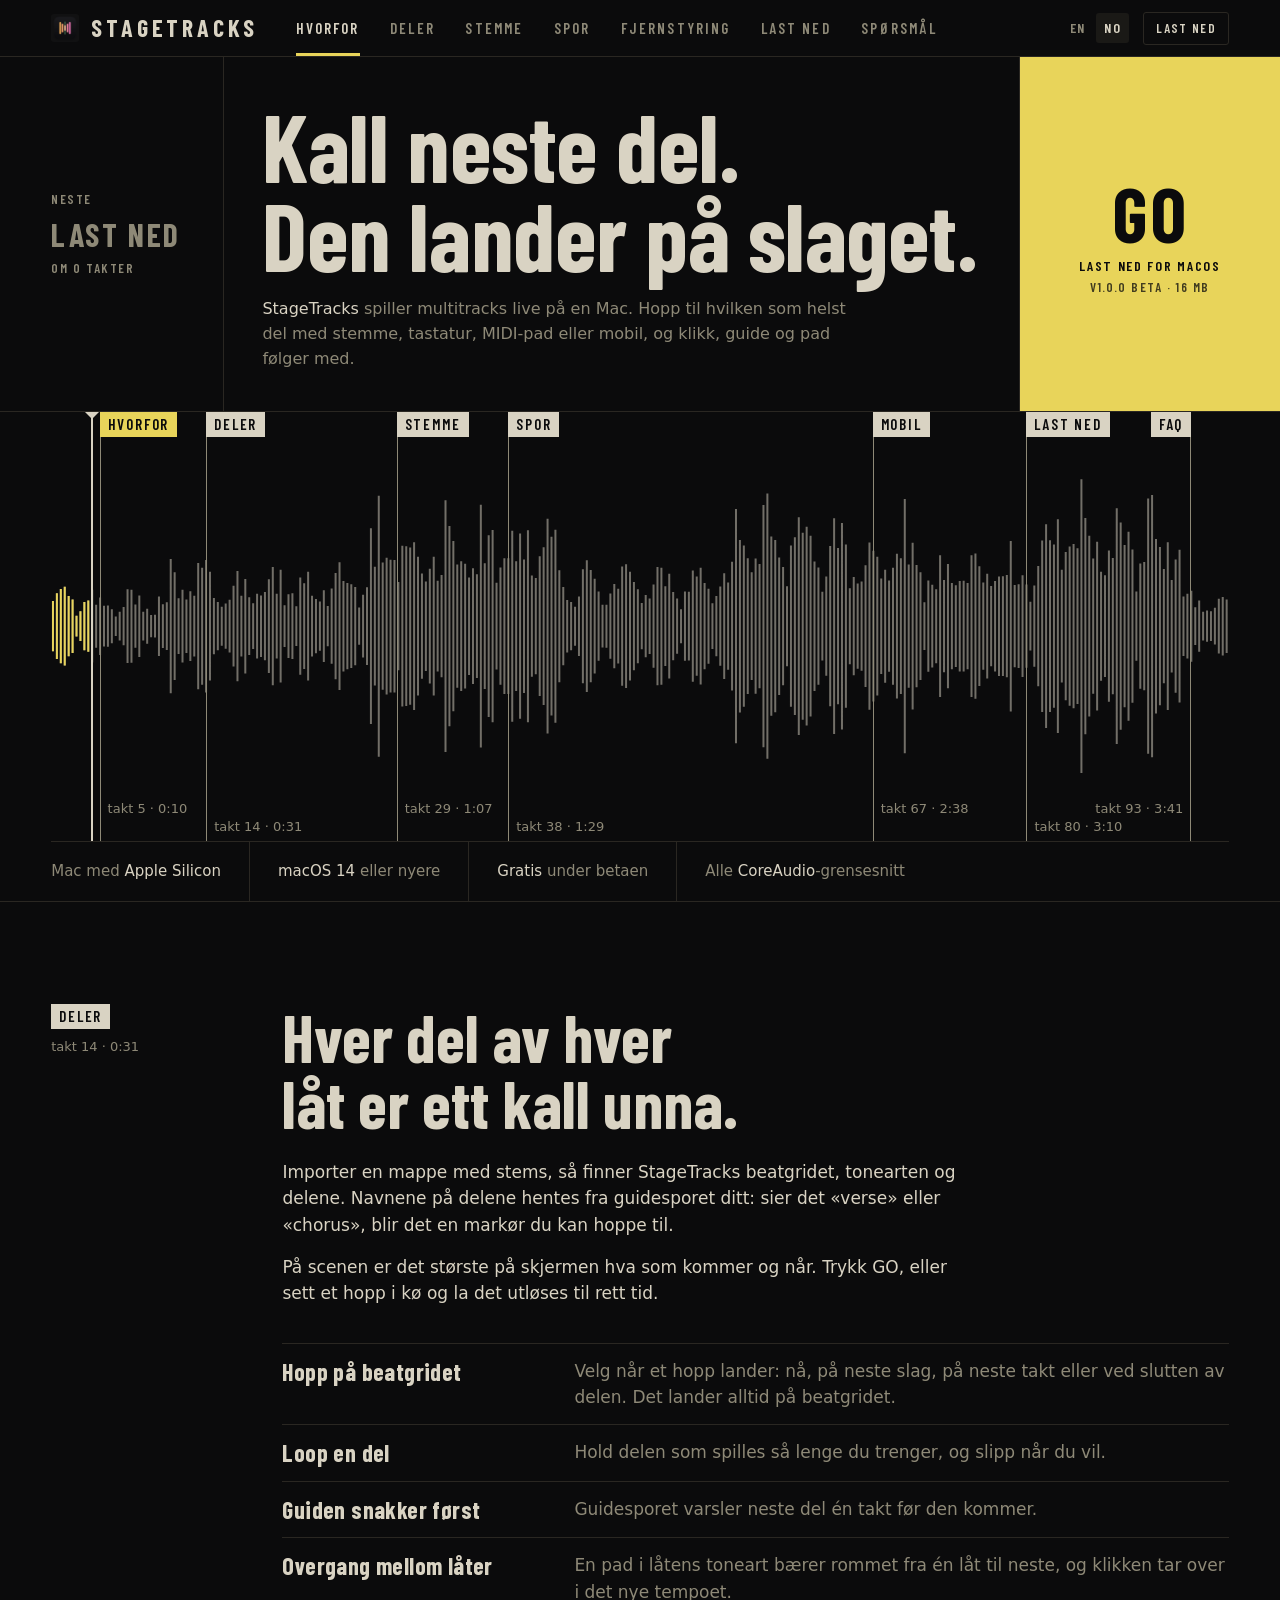
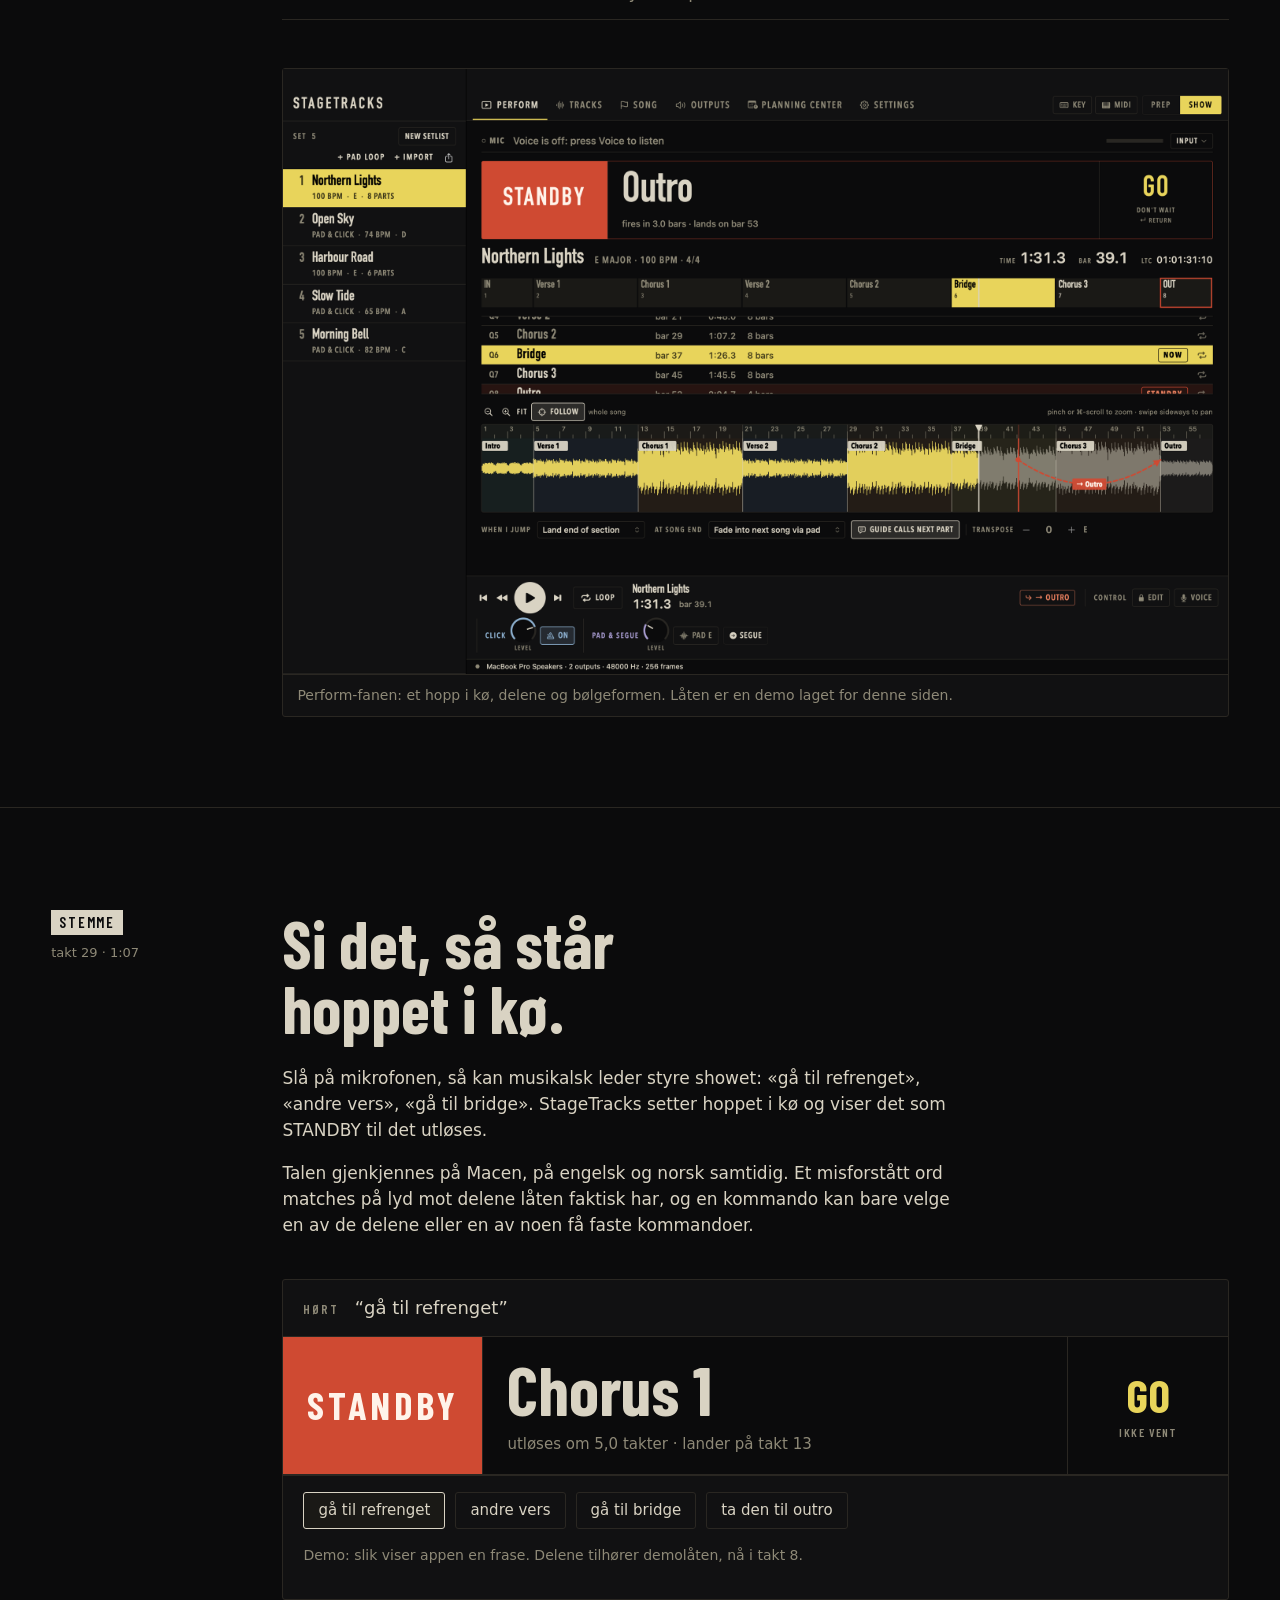
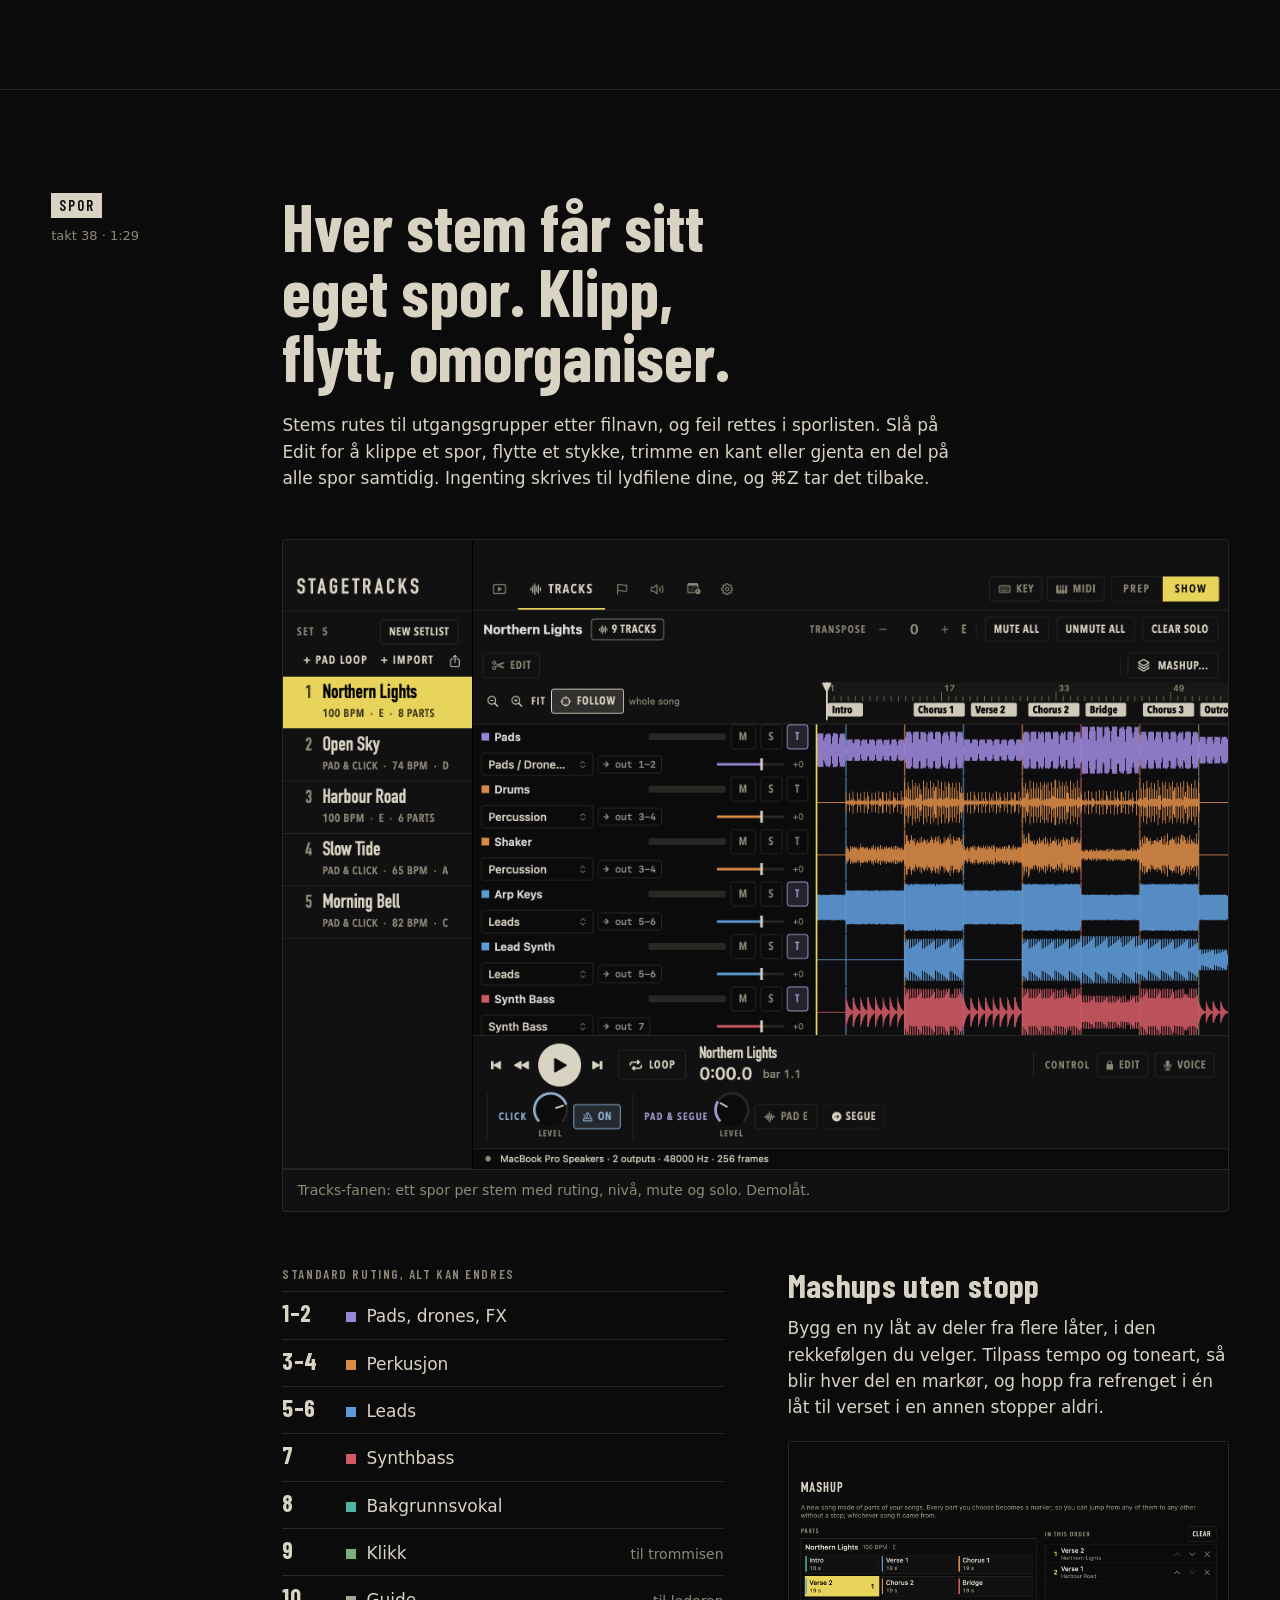
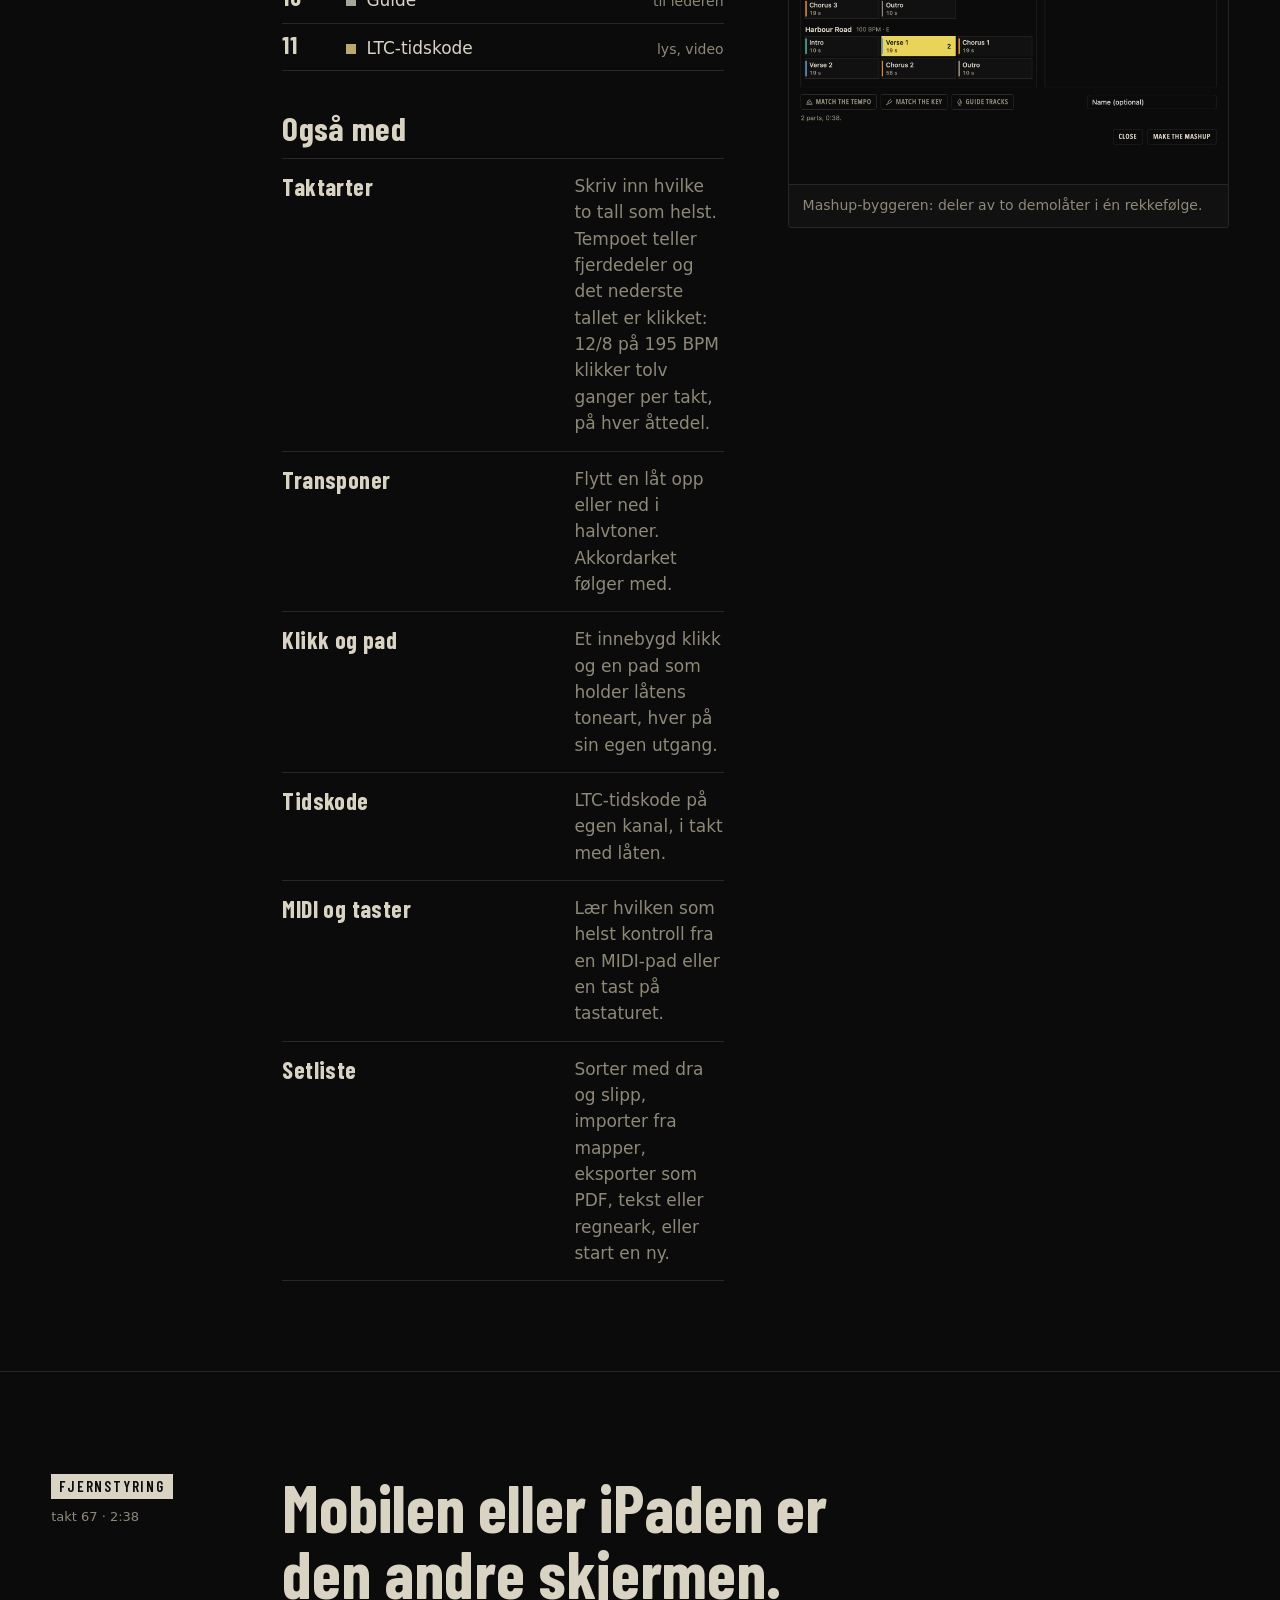
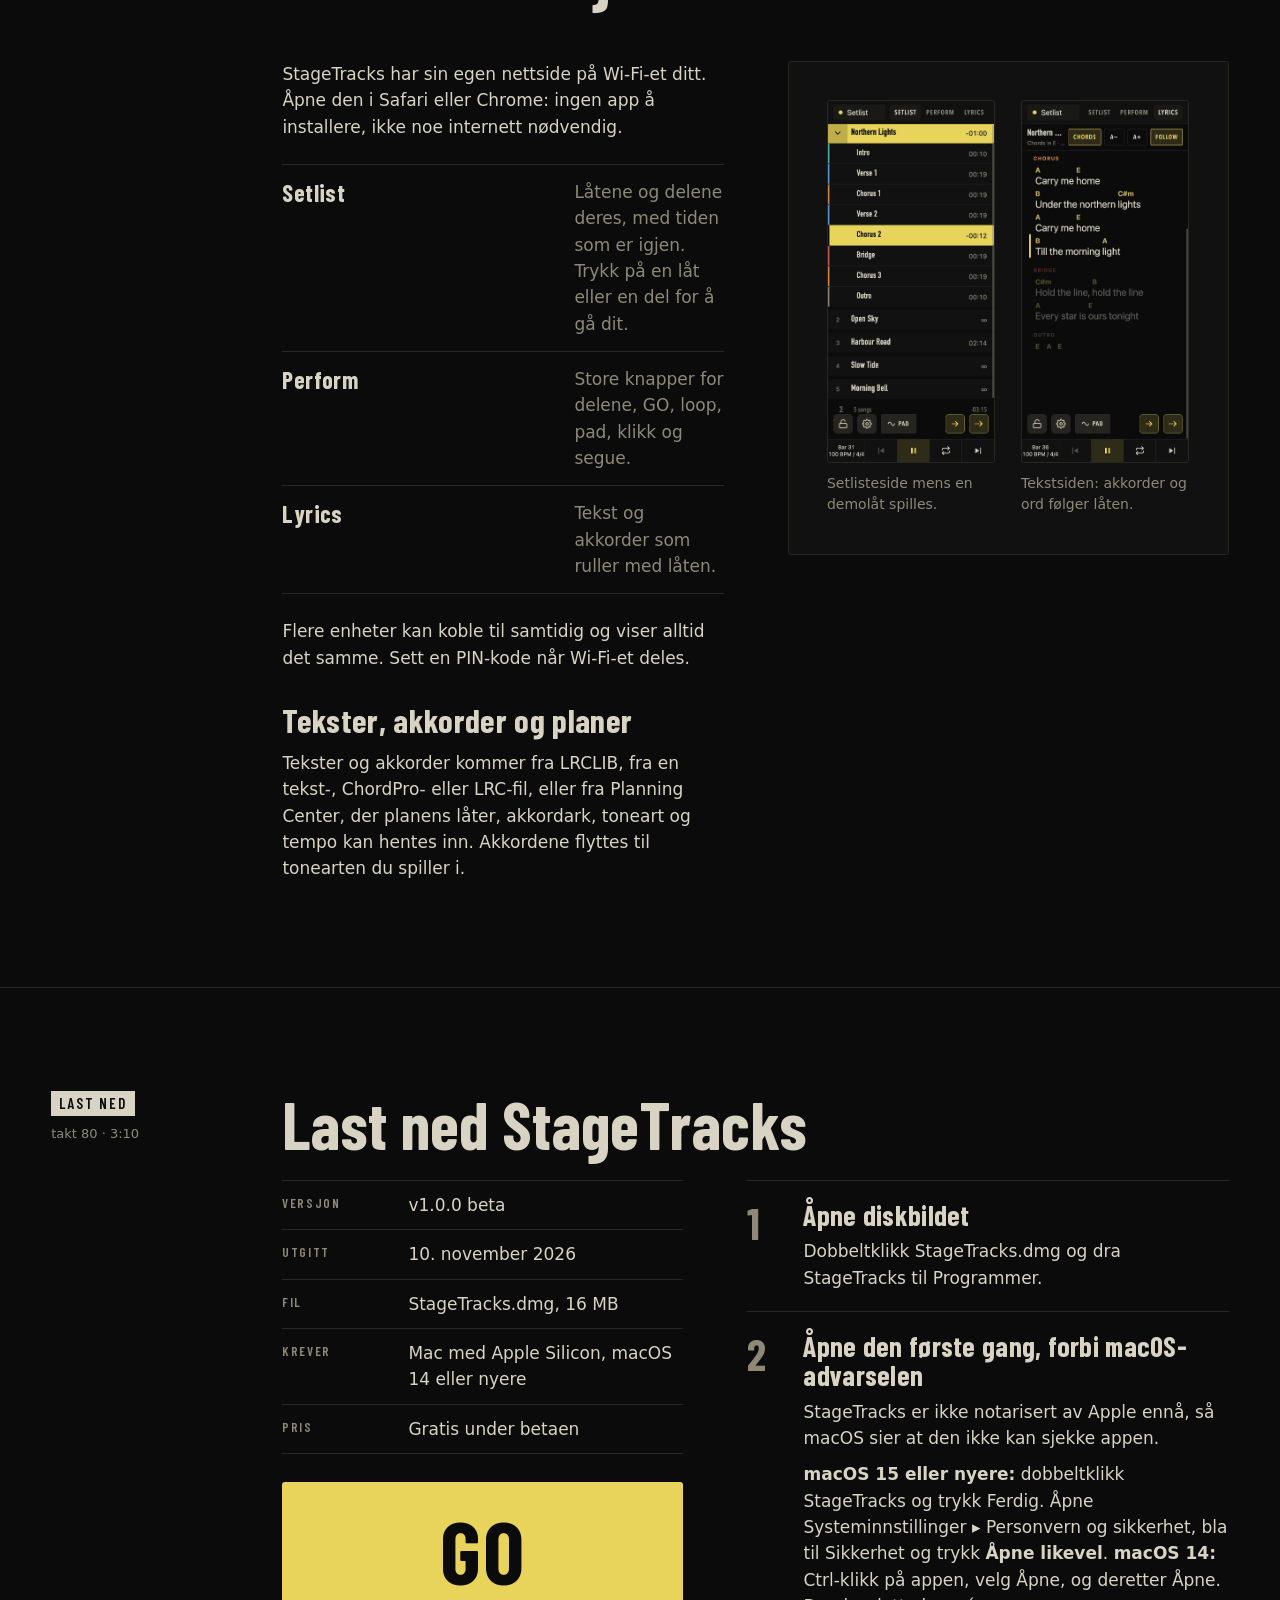
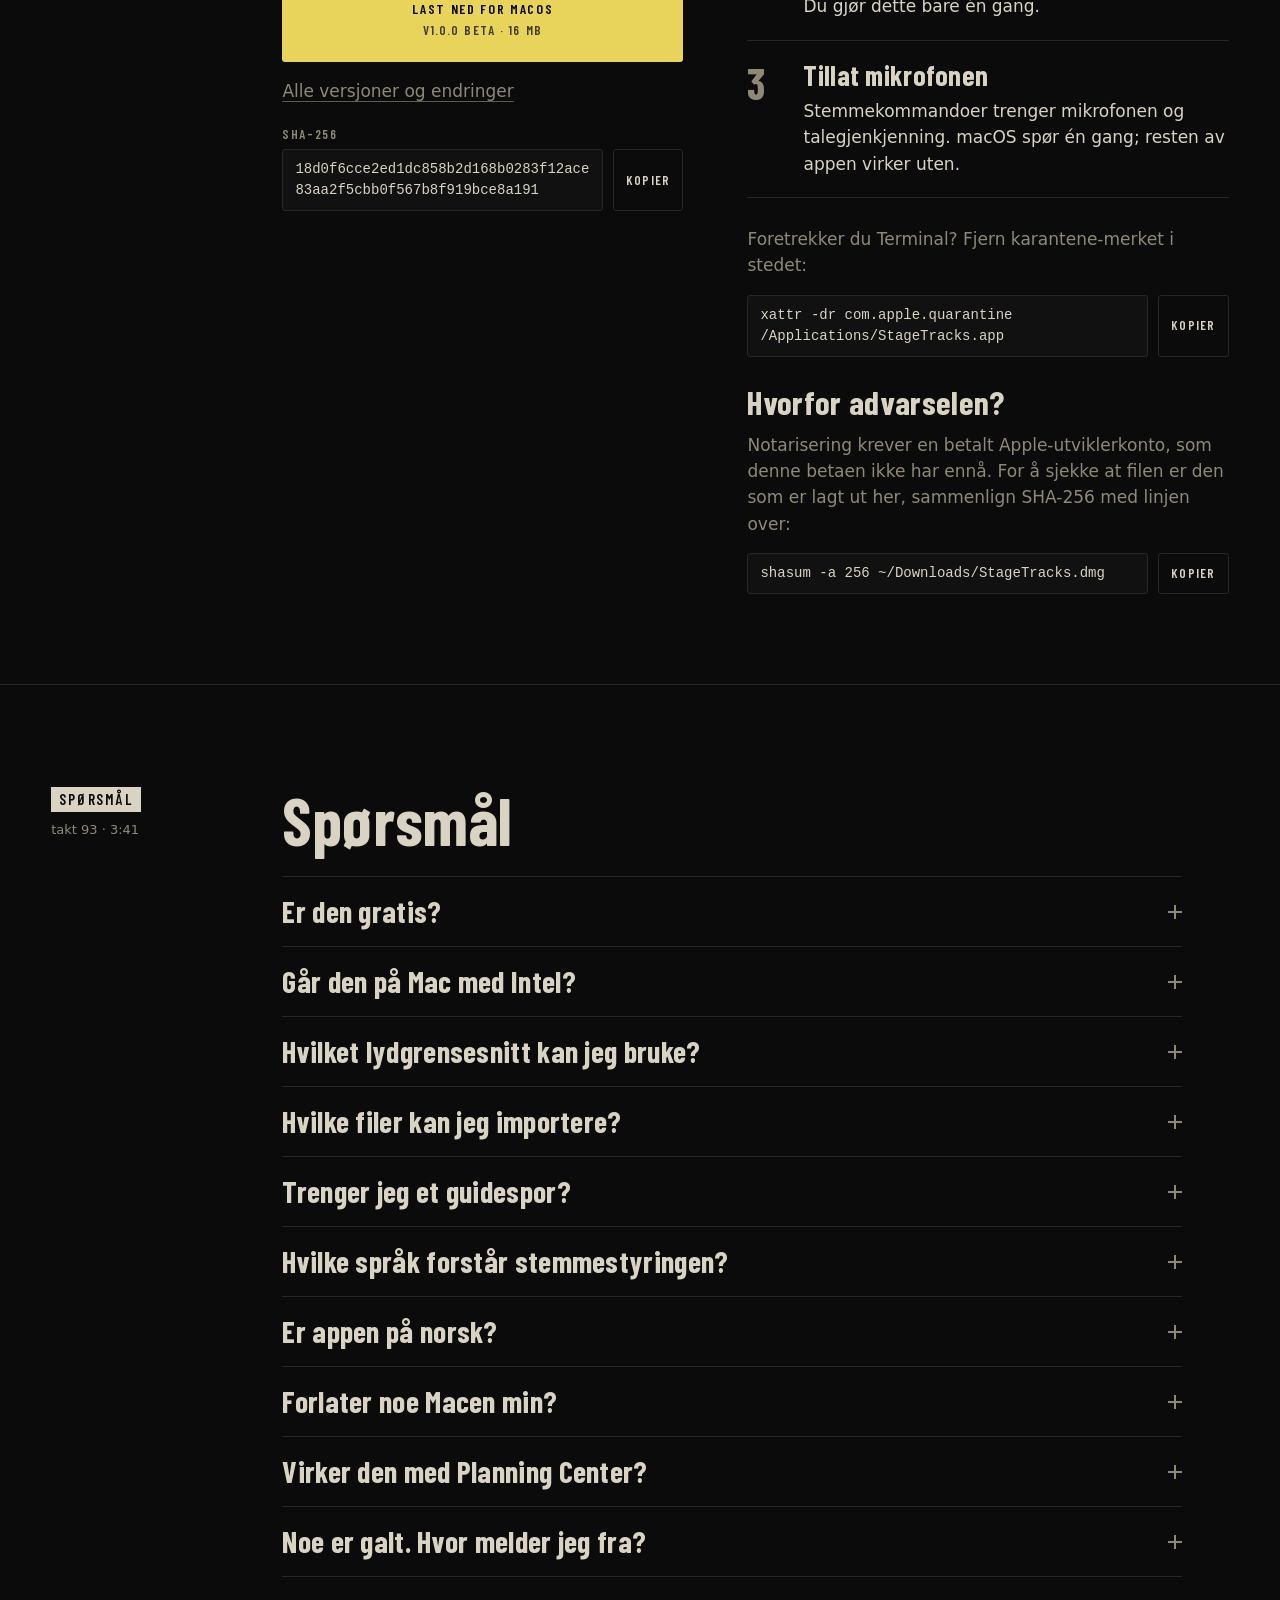
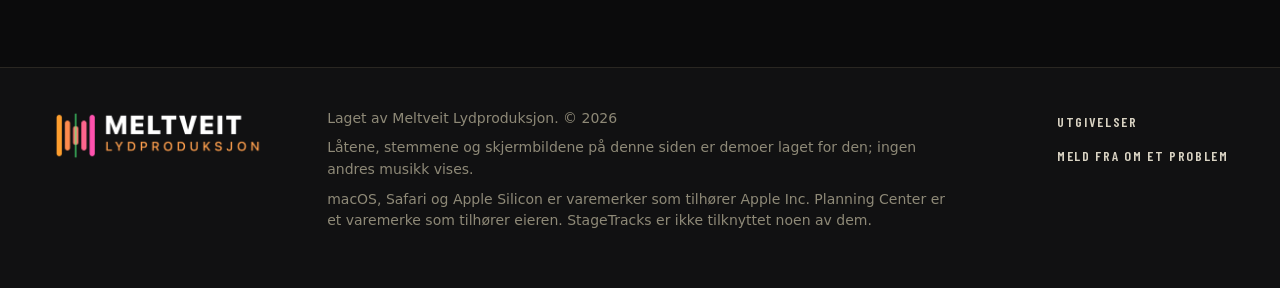
==== commit 64fea373: "Update the download site for version 1.0.0" ====
--- a/no/index.html
+++ b/no/index.html
@@ -18,12 +18,12 @@
 <svg width="0" height="0" style="position:absolute" aria-hidden="true" focusable="false"><defs><path id="wd" vector-effect="non-scaling-stroke" d="M2.0 85.1V114.9M6.0 80.5V119.5M10.0 77.9V122.1M14.0 76.6V123.4M18.0 82.1V117.9M22.0 84.1V115.9M26.0 93.8V106.2M30.0 91.1V108.9M34.0 85.7V114.3M38.0 84.8V115.2M42.0 78.4V121.6M46.0 87.2V112.8M50.0 82.9V117.1M54.0 87.9V112.1M58.0 87.7V112.3M62.0 89.9V110.1M66.0 94.2V105.8M70.0 91.5V108.5M74.0 88.6V111.4M78.0 78.1V121.9M82.0 78.3V121.7M86.0 87.1V112.9M90.0 81.7V118.3M94.0 91.4V108.6M98.0 89.6V110.4M102.0 93.4V106.6M106.0 93.2V106.8M110.0 82.3V117.7M114.0 87.0V113.0M118.0 85.8V114.2M122.0 60.1V139.9M126.0 67.9V132.1M130.0 83.4V116.6M134.0 78.4V121.6M138.0 84.1V115.9M142.0 79.2V120.8M146.0 81.9V118.1M150.0 62.5V137.5M154.0 65.2V134.8M158.0 60.6V139.4M162.0 67.7V132.3M166.0 83.3V116.7M170.0 85.7V114.3M174.0 88.4V111.6M178.0 86.5V113.5M182.0 84.3V115.7M186.0 76.0V124.0M190.0 67.2V132.8M194.0 81.9V118.1M198.0 71.9V128.1M202.0 82.8V117.2M206.0 86.4V113.6M210.0 80.7V119.3M214.0 81.7V118.3M218.0 79.7V120.3M222.0 72.1V127.9M226.0 64.8V135.2M230.0 80.8V119.2M234.0 66.5V133.5M238.0 87.6V112.4M242.0 81.1V118.9M246.0 80.4V119.6M250.0 88.2V111.8M254.0 71.1V128.9M258.0 74.5V125.5M262.0 67.7V132.3M266.0 81.9V118.1M270.0 83.9V116.1M274.0 85.3V114.7M278.0 78.7V121.3M282.0 88.0V112.0M286.0 77.6V122.4M290.0 68.4V131.6M294.0 62.0V138.0M298.0 73.1V126.9M302.0 74.3V125.7M306.0 75.1V124.9M310.0 76.7V123.3M314.0 88.9V111.1M318.0 81.4V118.6M322.0 76.9V123.1M326.0 41.8V158.2M330.0 64.7V135.3M334.0 22.4V177.6M338.0 62.2V137.8M342.0 59.3V140.7M346.0 60.5V139.5M350.0 60.6V139.4M354.0 73.8V126.2M358.0 52.2V147.8M362.0 52.5V147.5M366.0 53.2V146.8M370.0 50.1V149.9M374.0 58.7V141.3M378.0 68.7V131.3M382.0 73.4V126.6M386.0 65.9V134.1M390.0 58.8V141.2M394.0 73.0V127.0M398.0 69.6V130.4M402.0 25.1V174.9M406.0 40.5V159.5M410.0 49.4V150.6M414.0 63.4V136.6M418.0 61.4V138.6M422.0 62.9V137.1M426.0 71.0V129.0M430.0 65.6V134.4M434.0 69.2V130.8M438.0 27.8V172.2M442.0 62.6V137.4M446.0 46.0V154.0M450.0 42.8V157.2M454.0 74.2V125.8M458.0 65.1V134.9M462.0 59.6V140.4M466.0 59.6V140.4M470.0 43.2V156.8M474.0 61.4V138.6M478.0 44.9V155.1M482.0 60.3V139.7M486.0 42.9V157.1M490.0 69.9V130.1M494.0 71.4V128.6M498.0 58.4V141.6M502.0 53.1V146.9M506.0 36.2V163.8M510.0 46.8V153.2M514.0 42.6V157.4M518.0 66.7V133.3M522.0 76.7V123.3M526.0 84.4V115.6M530.0 85.6V114.4M534.0 88.4V111.6M538.0 82.3V117.7M542.0 66.1V133.9M546.0 60.8V139.2M550.0 66.6V133.4M554.0 71.8V128.2M558.0 79.4V120.6M562.0 87.3V112.7M566.0 87.2V112.8M570.0 80.6V119.4M574.0 74.9V125.1M578.0 77.8V122.2M582.0 64.6V135.4M586.0 63.2V136.8M590.0 67.7V132.3M594.0 73.7V126.3M598.0 78.0V122.0M602.0 86.2V113.8M606.0 81.5V118.5M610.0 83.5V116.5M614.0 75.3V124.7M618.0 64.8V135.2M622.0 65.2V134.8M626.0 76.3V123.7M630.0 68.9V131.1M634.0 79.7V120.3M638.0 83.6V116.4M642.0 89.9V110.1M646.0 79.4V120.6M650.0 79.6V120.4M654.0 66.9V133.1M658.0 70.5V129.5M662.0 65.3V134.7M666.0 74.3V125.7M670.0 77.7V122.3M674.0 86.4V113.6M678.0 82.1V117.9M682.0 76.4V123.6M686.0 68.5V131.5M690.0 74.0V126.0M694.0 61.7V138.3M698.0 30.3V169.7M702.0 48.7V151.3M706.0 52.0V148.0M710.0 59.6V140.4M714.0 68.0V132.0M718.0 59.8V140.2M722.0 63.0V137.0M726.0 28.0V172.0M730.0 21.1V178.9M734.0 46.7V153.3M738.0 48.8V151.2M742.0 59.1V140.9M746.0 64.8V135.2M750.0 76.2V123.8M754.0 52.1V147.9M758.0 47.2V152.8M762.0 35.3V164.7M766.0 44.4V155.6M770.0 40.9V159.1M774.0 46.3V153.7M778.0 61.5V138.5M782.0 65.1V134.9M786.0 79.6V120.4M790.0 70.5V129.5M794.0 52.3V147.7M798.0 35.8V164.2M802.0 53.5V146.5M806.0 38.6V161.4M810.0 51.4V148.6M814.0 77.4V122.6M818.0 70.8V129.2M822.0 74.7V125.3M826.0 73.5V126.5M830.0 63.8V136.2M834.0 50.3V149.7M838.0 55.2V144.8M842.0 58.8V141.2M846.0 71.6V128.4M850.0 66.4V133.6M854.0 72.9V127.1M858.0 65.2V134.8M862.0 57.0V143.0M866.0 59.6V140.4M870.0 24.4V175.6M874.0 63.3V136.7M878.0 50.4V149.6M882.0 63.7V136.3M886.0 68.0V132.0M890.0 85.8V114.2M894.0 72.9V127.1M898.0 75.4V124.6M902.0 78.0V122.0M906.0 57.8V142.2M910.0 72.6V127.4M914.0 63.1V136.9M918.0 74.4V125.6M922.0 75.7V124.3M926.0 73.1V126.9M930.0 73.0V127.0M934.0 74.4V125.6M938.0 57.8V142.2M942.0 56.8V143.2M946.0 64.4V135.6M950.0 74.1V125.9M954.0 68.9V131.1M958.0 76.1V123.9M962.0 73.1V126.9M966.0 70.4V129.6M970.0 70.3V129.7M974.0 69.6V130.4M978.0 49.3V150.7M982.0 75.5V124.5M986.0 75.1V124.9M990.0 69.8V130.2M994.0 75.3V124.7M998.0 85.5V114.5M1002.0 75.9V124.1M1006.0 64.2V135.8M1010.0 49.0V151.0M1014.0 39.4V160.6M1018.0 48.9V151.1M1022.0 51.4V148.6M1026.0 36.4V163.6M1030.0 66.5V133.5M1034.0 55.9V144.1M1038.0 52.7V147.3M1042.0 51.2V148.8M1046.0 53.7V146.3M1050.0 12.6V187.4M1054.0 35.7V164.3M1058.0 46.2V153.8M1062.0 59.8V140.2M1066.0 49.8V150.2M1070.0 67.6V132.4M1074.0 69.7V130.3M1078.0 55.0V145.0M1082.0 59.5V140.5M1086.0 29.9V170.1M1090.0 38.4V161.6M1094.0 51.7V148.3M1098.0 43.8V156.2M1102.0 54.4V145.6M1106.0 79.4V120.6M1110.0 62.7V137.3M1114.0 61.9V138.1M1118.0 24.1V175.9M1122.0 22.0V178.0M1126.0 48.1V151.9M1130.0 53.0V147.0M1134.0 66.0V134.0M1138.0 50.1V149.9M1142.0 72.5V127.5M1146.0 60.4V139.6M1150.0 54.6V145.4M1154.0 82.3V117.7M1158.0 80.7V119.3M1162.0 78.9V121.1M1166.0 88.8V111.2M1170.0 84.8V115.2M1174.0 91.5V108.5M1178.0 90.7V109.3M1182.0 91.1V108.9M1186.0 89.1V110.9M1190.0 83.7V116.3M1194.0 82.6V117.4M1198.0 84.1V115.9"/><path id="ws" vector-effect="non-scaling-stroke" d="M6.0 86.8V113.2M18.0 85.1V114.9M30.0 86.9V113.1M42.0 77.6V122.4M54.0 90.5V109.5M66.0 88.0V112.0M78.0 87.4V112.6M90.0 93.8V106.2M102.0 88.8V111.2M114.0 85.1V114.9M126.0 81.9V118.1M138.0 72.4V127.6M150.0 66.1V133.9M162.0 75.7V124.3M174.0 76.5V123.5M186.0 88.1V111.9M198.0 87.7V112.3M210.0 87.2V112.8M222.0 76.8V123.2M234.0 63.1V136.9M246.0 67.5V132.5M258.0 64.6V135.4M270.0 77.1V122.9M282.0 76.4V123.6M294.0 88.8V111.2M306.0 87.0V113.0M318.0 79.4V120.6M330.0 48.2V151.8M342.0 49.8V150.2M354.0 60.2V139.8M366.0 54.2V145.8M378.0 62.8V137.2M390.0 68.5V131.5M402.0 62.3V137.7M414.0 77.3V122.7M426.0 54.8V145.2M438.0 42.7V157.3M450.0 64.5V135.5M462.0 47.4V152.6M474.0 44.9V155.1M486.0 69.7V130.3M498.0 64.6V135.4M510.0 60.2V139.8M522.0 89.1V110.9M534.0 80.2V119.8M546.0 83.3V116.7M558.0 70.1V129.9M570.0 60.5V139.5M582.0 77.5V122.5M594.0 84.5V115.5M606.0 86.6V113.4M618.0 83.6V116.4M630.0 90.2V109.8M642.0 87.3V112.7M654.0 76.5V123.5M666.0 62.7V137.3M678.0 71.4V128.6M690.0 73.3V126.7M702.0 46.8V153.2M714.0 73.7V126.3M726.0 67.2V132.8M738.0 77.2V122.8M750.0 60.6V139.4M762.0 37.6V162.4M774.0 63.3V136.7M786.0 38.1V161.9M798.0 39.0V161.0M810.0 64.9V135.1M822.0 68.9V131.1M834.0 57.5V142.5M846.0 58.1V141.9M858.0 73.9V126.1M870.0 46.2V153.8M882.0 25.4V174.6M894.0 68.1V131.9M906.0 59.1V140.9M918.0 79.1V120.9M930.0 77.4V122.6M942.0 76.6V123.4M954.0 78.1V121.9M966.0 70.1V129.9M978.0 78.4V121.6M990.0 66.9V133.1M1002.0 49.1V150.9M1014.0 34.5V165.5M1026.0 49.9V150.1M1038.0 62.1V137.9M1050.0 53.9V146.1M1062.0 64.6V135.4M1074.0 74.2V125.8M1086.0 36.6V163.4M1098.0 46.6V153.4M1110.0 38.0V162.0M1122.0 51.9V148.1M1134.0 50.4V149.6M1146.0 64.7V135.3M1158.0 93.6V106.4M1170.0 89.7V110.3M1182.0 92.1V107.9M1194.0 82.5V117.5"/></defs></svg>
 <header class="top"><div class="top-in"><a class="brand" href="../" aria-label="StageTracks forside"><img src="../assets/img/favicon-64.png" alt="" width="28" height="28"><span>STAGETRACKS</span></a><div class="slot"><nav class="nav" aria-label="Seksjoner"><a href="#why">Hvorfor</a><a href="#parts">Deler</a><a href="#voice">Stemme</a><a href="#tracks">Spor</a><a href="#remote">Fjernstyring</a><a href="#install">Last ned</a><a href="#faq">Spørsmål</a></nav><nav class="map mini" aria-label="Sangkart, gjeldende posisjon"><div class="bars" aria-hidden="true"><svg class="r dense" viewBox="0 0 1200 200" preserveAspectRatio="none"><use href="#wd"/></svg><svg class="r sparse" viewBox="0 0 1200 200" preserveAspectRatio="none"><use href="#ws"/></svg><svg class="p dense" viewBox="0 0 1200 200" preserveAspectRatio="none"><use href="#wd"/></svg><svg class="p sparse" viewBox="0 0 1200 200" preserveAspectRatio="none"><use href="#ws"/></svg></div><a class="fl on" href="#why" data-f="why" title="Hvorfor" style="--f:3.5%"><em>Hvorfor</em><small data-bar="takt">takt 4 · 0:07</small></a><a class="fl" href="#parts" data-f="parts" title="Deler" style="--f:11%"><em>Deler</em><small data-bar="takt">takt 11 · 0:24</small></a><a class="fl" href="#voice" data-f="voice" title="Stemme" style="--f:27%"><em>Stemme</em><small data-bar="takt">takt 27 · 1:02</small></a><a class="fl" href="#tracks" data-f="tracks" title="Spor" style="--f:41%"><em>Spor</em><small data-bar="takt">takt 40 · 1:34</small></a><a class="fl" href="#remote" data-f="remote" title="Fjernstyring" style="--f:63%"><em>Mobil</em><small data-bar="takt">takt 61 · 2:24</small></a><a class="fl" href="#install" data-f="install" title="Last ned" style="--f:79%"><em>Last ned</em><small data-bar="takt">takt 76 · 3:00</small></a><a class="fl flip" href="#faq" data-f="faq" title="Spørsmål" style="--f:90%"><em>FAQ</em><small data-bar="takt">takt 87 · 3:26</small></a><div class="ph"></div></nav></div><div class="tools"><div class="lang" role="group" aria-label="Språk"><a href="../" hreflang="en" lang="en">EN</a><a href="./" hreflang="no" lang="no" aria-current="true">NO</a></div><a class="btn dl-btn" href="#install">Last ned</a></div></div></header>
 <main id="main">
-<section class="hero" id="why" data-part="why" aria-label="StageTracks"><div class="call"><div class="nx"><span class="lab">Neste</span><span class="cue">LAST NED</span><span class="lab">om 0 takter</span></div><div class="mid"><h1>Kall neste del.<br>Den lander på slaget.</h1><p class="lead"><b>StageTracks</b> spiller multitracks live på en Mac. Hopp til hvilken som helst del med stemme, tastatur, MIDI-pad eller mobil, og klikk, guide og pad følger med.</p></div><a class="go" href="https://github.com/The13ThMoose/Stagetracks/releases/latest/download/StageTracks.dmg"><b>GO</b><span>Last ned for macOS</span><span>v0.2.1 beta · 16 MB</span></a></div><nav class="map hero-map" aria-label="Sangkart"><div class="bars" aria-hidden="true"><svg class="r dense" viewBox="0 0 1200 200" preserveAspectRatio="none"><use href="#wd"/></svg><svg class="r sparse" viewBox="0 0 1200 200" preserveAspectRatio="none"><use href="#ws"/></svg><svg class="p dense" viewBox="0 0 1200 200" preserveAspectRatio="none"><use href="#wd"/></svg><svg class="p sparse" viewBox="0 0 1200 200" preserveAspectRatio="none"><use href="#ws"/></svg></div><a class="fl on" href="#why" data-f="why" title="Hvorfor" style="--f:3.5%"><em>Hvorfor</em><small data-bar="takt">takt 4 · 0:07</small></a><a class="fl" href="#parts" data-f="parts" title="Deler" style="--f:11%"><em>Deler</em><small data-bar="takt">takt 11 · 0:24</small></a><a class="fl" href="#voice" data-f="voice" title="Stemme" style="--f:27%"><em>Stemme</em><small data-bar="takt">takt 27 · 1:02</small></a><a class="fl" href="#tracks" data-f="tracks" title="Spor" style="--f:41%"><em>Spor</em><small data-bar="takt">takt 40 · 1:34</small></a><a class="fl" href="#remote" data-f="remote" title="Fjernstyring" style="--f:63%"><em>Mobil</em><small data-bar="takt">takt 61 · 2:24</small></a><a class="fl" href="#install" data-f="install" title="Last ned" style="--f:79%"><em>Last ned</em><small data-bar="takt">takt 76 · 3:00</small></a><a class="fl flip" href="#faq" data-f="faq" title="Spørsmål" style="--f:90%"><em>FAQ</em><small data-bar="takt">takt 87 · 3:26</small></a><div class="ph"></div></nav><ul class="reqs"><li>Mac med <b>Apple Silicon</b></li><li><b>macOS 14</b> eller nyere</li><li><b>Gratis</b> under betaen</li><li>Alle <b>CoreAudio</b>-grensesnitt</li></ul></section>
+<section class="hero" id="why" data-part="why" aria-label="StageTracks"><div class="call"><div class="nx"><span class="lab">Neste</span><span class="cue">LAST NED</span><span class="lab">om 0 takter</span></div><div class="mid"><h1>Kall neste del.<br>Den lander på slaget.</h1><p class="lead"><b>StageTracks</b> spiller multitracks live på en Mac. Hopp til hvilken som helst del med stemme, tastatur, MIDI-pad eller mobil, og klikk, guide og pad følger med.</p></div><a class="go" href="https://github.com/The13ThMoose/Stagetracks/releases/latest/download/StageTracks.dmg"><b>GO</b><span>Last ned for macOS</span><span>v1.0.0 beta · 16 MB</span></a></div><nav class="map hero-map" aria-label="Sangkart"><div class="bars" aria-hidden="true"><svg class="r dense" viewBox="0 0 1200 200" preserveAspectRatio="none"><use href="#wd"/></svg><svg class="r sparse" viewBox="0 0 1200 200" preserveAspectRatio="none"><use href="#ws"/></svg><svg class="p dense" viewBox="0 0 1200 200" preserveAspectRatio="none"><use href="#wd"/></svg><svg class="p sparse" viewBox="0 0 1200 200" preserveAspectRatio="none"><use href="#ws"/></svg></div><a class="fl on" href="#why" data-f="why" title="Hvorfor" style="--f:3.5%"><em>Hvorfor</em><small data-bar="takt">takt 4 · 0:07</small></a><a class="fl" href="#parts" data-f="parts" title="Deler" style="--f:11%"><em>Deler</em><small data-bar="takt">takt 11 · 0:24</small></a><a class="fl" href="#voice" data-f="voice" title="Stemme" style="--f:27%"><em>Stemme</em><small data-bar="takt">takt 27 · 1:02</small></a><a class="fl" href="#tracks" data-f="tracks" title="Spor" style="--f:41%"><em>Spor</em><small data-bar="takt">takt 40 · 1:34</small></a><a class="fl" href="#remote" data-f="remote" title="Fjernstyring" style="--f:63%"><em>Mobil</em><small data-bar="takt">takt 61 · 2:24</small></a><a class="fl" href="#install" data-f="install" title="Last ned" style="--f:79%"><em>Last ned</em><small data-bar="takt">takt 76 · 3:00</small></a><a class="fl flip" href="#faq" data-f="faq" title="Spørsmål" style="--f:90%"><em>FAQ</em><small data-bar="takt">takt 87 · 3:26</small></a><div class="ph"></div></nav><ul class="reqs"><li>Mac med <b>Apple Silicon</b></li><li><b>macOS 14</b> eller nyere</li><li><b>Gratis</b> under betaen</li><li>Alle <b>CoreAudio</b>-grensesnitt</li></ul></section>
 <section class="part" id="parts" data-part="parts" aria-labelledby="parts-h"><div class="in"><div class="gut"><span class="flag">Deler</span><span class="pos" data-bar="takt">takt 11 · 0:24</span></div><div class="main"><h2 id="parts-h">Hver del av hver låt er ett kall unna.</h2><p>Importer en mappe med stems, så finner StageTracks beatgridet, tonearten og delene. Navnene på delene hentes fra guidesporet ditt: sier det «verse» eller «chorus», blir det en markør du kan hoppe til.</p><p>På scenen er det største på skjermen hva som kommer og når. Trykk GO, eller sett et hopp i kø og la det utløses til rett tid.</p><dl class="rows"><div><dt>Hopp på beatgridet</dt><dd>Velg når et hopp lander: nå, på neste slag, på neste takt eller ved slutten av delen. Det lander alltid på beatgridet.</dd></div><div><dt>Loop en del</dt><dd>Hold delen som spilles så lenge du trenger, og slipp når du vil.</dd></div><div><dt>Guiden snakker først</dt><dd>Guidesporet varsler neste del én takt før den kommer.</dd></div><div><dt>Overgang mellom låter</dt><dd>En pad i låtens toneart bærer rommet fra én låt til neste, og klikken tar over i det nye tempoet.</dd></div></dl><figure class="shot"><div class="pan"><img src="../assets/img/app-perform.png" alt="Perform-fanen i StageTracks: et STANDBY-kall til Outro, listen over deler og bølgeformen til demolåten Northern Lights." width="2400" height="1536" loading="lazy" decoding="async"></div><figcaption>Perform-fanen: et hopp i kø, delene og bølgeformen. Låten er en demo laget for denne siden.</figcaption></figure></div></div></section>
 <section class="part" id="voice" data-part="voice" aria-labelledby="voice-h"><div class="in"><div class="gut"><span class="flag">Stemme</span><span class="pos" data-bar="takt">takt 27 · 1:02</span></div><div class="main"><h2 id="voice-h">Si det, så står hoppet i kø.</h2><p>Slå på mikrofonen, så kan musikalsk leder styre showet: «gå til refrenget», «andre vers», «gå til bridge». StageTracks setter hoppet i kø og viser det som STANDBY til det utløses.</p><p>Talen gjenkjennes på Macen, på engelsk og norsk samtidig. Et misforstått ord matches på lyd mot delene låten faktisk har, og en kommando kan bare velge en av de delene eller en av noen få faste kommandoer.</p><div class="demo" data-demo><div class="heard"><span class="lab">Hørt</span><q data-heard>gå til refrenget</q></div><div class="call" data-state="standby"><div class="st">STANDBY</div><div class="nm" aria-live="polite"><strong data-name>Chorus 1</strong><span data-detail>utløses om 5,0 takter · lander på takt 13</span></div><div class="gk"><b>GO</b><span>Ikke vent</span></div></div><div class="chips" role="group" aria-label="Hørt"><button class="chip" type="button" aria-pressed="true" data-said="gå til refrenget" data-name="Chorus 1" data-detail="utløses om 5,0 takter · lander på takt 13">gå til refrenget</button><button class="chip" type="button" aria-pressed="false" data-said="andre vers" data-name="Verse 2" data-detail="utløses om 5,0 takter · lander på takt 21">andre vers</button><button class="chip" type="button" aria-pressed="false" data-said="gå til bridge" data-name="Bridge" data-detail="utløses om 5,0 takter · lander på takt 37">gå til bridge</button><button class="chip" type="button" aria-pressed="false" data-said="ta den til outro" data-name="Outro" data-detail="utløses om 5,0 takter · lander på takt 53">ta den til outro</button></div><p class="demo-note">Demo: slik viser appen en frase. Delene tilhører demolåten, nå i takt 8.</p></div></div></div></section>
 <section class="part" id="tracks" data-part="tracks" aria-labelledby="tracks-h"><div class="in"><div class="gut"><span class="flag">Spor</span><span class="pos" data-bar="takt">takt 40 · 1:34</span></div><div class="main"><h2 id="tracks-h">Hver stem får sitt eget spor. Klipp, flytt, omorganiser.</h2><p>Stems rutes til utgangsgrupper etter filnavn, og feil rettes i sporlisten. Slå på Edit for å klippe et spor, flytte et stykke, trimme en kant eller gjenta en del på alle spor samtidig. Ingenting skrives til lydfilene dine, og ⌘Z tar det tilbake.</p><figure class="shot"><div class="pan"><img src="../assets/img/app-tracks.png" alt="Tracks-fanen: ett bølgeformspor for hver av demolåtens ni stems, med utgangsgruppe, nivå, mute og solo." width="2200" height="1464" loading="lazy" decoding="async"></div><figcaption>Tracks-fanen: ett spor per stem med ruting, nivå, mute og solo. Demolåt.</figcaption></figure><div class="split"><div><table class="patch"><caption>Standard ruting, alt kan endres</caption><tr><td class="ch tab">1–2</td><td><i class="sw" style="background:var(--t-pads)"></i>Pads, drones, FX</td><td class="note"></td></tr><tr><td class="ch tab">3–4</td><td><i class="sw" style="background:var(--t-perc)"></i>Perkusjon</td><td class="note"></td></tr><tr><td class="ch tab">5–6</td><td><i class="sw" style="background:var(--t-leads)"></i>Leads</td><td class="note"></td></tr><tr><td class="ch tab">7</td><td><i class="sw" style="background:var(--t-bass)"></i>Synthbass</td><td class="note"></td></tr><tr><td class="ch tab">8</td><td><i class="sw" style="background:var(--t-bgv)"></i>Bakgrunnsvokal</td><td class="note"></td></tr><tr><td class="ch tab">9</td><td><i class="sw" style="background:var(--t-click)"></i>Klikk</td><td class="note">til trommisen</td></tr><tr><td class="ch tab">10</td><td><i class="sw" style="background:var(--t-guide)"></i>Guide</td><td class="note">til lederen</td></tr><tr><td class="ch tab">11</td><td><i class="sw" style="background:var(--t-ltc)"></i>LTC-tidskode</td><td class="note">lys, video</td></tr></table><h3 style="margin-top:40px">Også med</h3><dl class="rows" style="margin-top:0"><div><dt>Taktarter</dt><dd>Skriv inn hvilke to tall som helst. Tempoet teller fjerdedeler og det nederste tallet er klikket: 12/8 på 195 BPM klikker tolv ganger per takt, på hver åttedel.</dd></div><div><dt>Transponer</dt><dd>Flytt en låt opp eller ned i halvtoner. Akkordarket følger med.</dd></div><div><dt>Klikk og pad</dt><dd>Et innebygd klikk og en pad som holder låtens toneart, hver på sin egen utgang.</dd></div><div><dt>Tidskode</dt><dd>LTC-tidskode på egen kanal, i takt med låten.</dd></div><div><dt>MIDI og taster</dt><dd>Lær hvilken som helst kontroll fra en MIDI-pad eller en tast på tastaturet.</dd></div><div><dt>Setliste</dt><dd>Sorter med dra og slipp, importer fra mapper, eksporter som PDF, tekst eller regneark, eller start en ny.</dd></div></dl></div><div><h3>Mashups uten stopp</h3><p>Bygg en ny låt av deler fra flere låter, i den rekkefølgen du velger. Tilpass tempo og toneart, så blir hver del en markør, og hopp fra refrenget i én låt til verset i en annen stopper aldri.</p><figure class="shot"><div class="pan"><img src="../assets/img/app-mashup.png" alt="Mashup-byggeren: deler av to demolåter, Northern Lights og Harbour Road, i én rekkefølge." width="1640" height="1280" loading="lazy" decoding="async"></div><figcaption>Mashup-byggeren: deler av to demolåter i én rekkefølge.</figcaption></figure></div></div></div></div></section>
 <section class="part" id="remote" data-part="remote" aria-labelledby="remote-h"><div class="in"><div class="gut"><span class="flag">Fjernstyring</span><span class="pos" data-bar="takt">takt 61 · 2:24</span></div><div class="main"><h2 id="remote-h">Mobilen eller iPaden er den andre skjermen.</h2><div class="split"><div><p>StageTracks har sin egen nettside på Wi-Fi-et ditt. Åpne den i Safari eller Chrome: ingen app å installere, ikke noe internett nødvendig.</p><dl class="rows" style="margin:24px 0"><div><dt>Setlist</dt><dd>Låtene og delene deres, med tiden som er igjen. Trykk på en låt eller en del for å gå dit.</dd></div><div><dt>Perform</dt><dd>Store knapper for delene, GO, loop, pad, klikk og segue.</dd></div><div><dt>Lyrics</dt><dd>Tekst og akkorder som ruller med låten.</dd></div></dl><p>Flere enheter kan koble til samtidig og viser alltid det samme. Sett en PIN-kode når Wi-Fi-et deles.</p><h3 style="margin-top:32px">Tekster, akkorder og planer</h3><p>Tekster og akkorder kommer fra LRCLIB, fra en tekst-, ChordPro- eller LRC-fil, eller fra Planning Center, der planens låter, akkordark, toneart og tempo kan hentes inn. Akkordene flyttes til tonearten du spiller i.</p></div><div class="phones"><figure><img src="../assets/img/remote-setlist.jpg" alt="Fjernstyringens setlisteside på en mobil mens Chorus 2 i demolåten spilles, med tiden som er igjen i hver del." width="750" height="1624" loading="lazy" decoding="async"><figcaption>Setlisteside mens en demolåt spilles.</figcaption></figure><figure><img src="../assets/img/remote-lyrics.jpg" alt="Fjernstyringens tekstside på en mobil: refrenget i demolåten med akkorder over teksten og gjeldende linje markert." width="750" height="1624" loading="lazy" decoding="async"><figcaption>Tekstsiden: akkorder og ord følger låten.</figcaption></figure></div></div></div></div></section>
-<section class="part" id="install" data-part="install" aria-labelledby="install-h"><div class="in"><div class="gut"><span class="flag">Last ned</span><span class="pos" data-bar="takt">takt 76 · 3:00</span></div><div class="main"><h2 id="install-h">Last ned StageTracks</h2><div class="dl"><div><dl class="facts"><div><dt>Versjon</dt><dd>v0.2.1 beta</dd></div><div><dt>Utgitt</dt><dd>30. oktober 2026</dd></div><div><dt>Fil</dt><dd>StageTracks.dmg, 16 MB</dd></div><div><dt>Krever</dt><dd>Mac med Apple Silicon, macOS 14 eller nyere</dd></div><div><dt>Pris</dt><dd>Gratis under betaen</dd></div></dl><a class="go xl" href="https://github.com/The13ThMoose/Stagetracks/releases/latest/download/StageTracks.dmg"><b>GO</b><span>Last ned for macOS</span><span>v0.2.1 beta · 16 MB</span></a><p class="dim" style="margin-top:16px"><a href="https://github.com/The13ThMoose/Stagetracks/releases">Alle versjoner og endringer</a></p><div class="sha"><span class="lab">SHA-256</span><div class="code"><code id="sha">0654de12e0d3134aed79dea5eae3523abbdd79edd05a70c5505fb911b1591eca</code><button class="btn" type="button" data-copy="sha" data-done="Kopiert">Kopier</button></div></div></div><div><ol class="steps"><li><div><h3>Åpne diskbildet</h3><p>Dobbeltklikk StageTracks.dmg og dra StageTracks til Programmer.</p></div></li><li><div><h3>Åpne den første gang, forbi macOS-advarselen</h3><p>StageTracks er ikke notarisert av Apple ennå, så macOS sier at den ikke kan sjekke appen.</p><p><b>macOS 15 eller nyere:</b> dobbeltklikk StageTracks og trykk Ferdig. Åpne Systeminnstillinger ▸ Personvern og sikkerhet, bla til Sikkerhet og trykk <b>Åpne likevel</b>. <b>macOS 14:</b> Ctrl-klikk på appen, velg Åpne, og deretter Åpne. Du gjør dette bare én gang.</p></div></li><li><div><h3>Tillat mikrofonen</h3><p>Stemmekommandoer trenger mikrofonen og talegjenkjenning. macOS spør én gang; resten av appen virker uten.</p></div></li></ol><div class="why"><p>Foretrekker du Terminal? Fjern karantene-merket i stedet:</p><div class="code"><code id="xattr">xattr -dr com.apple.quarantine /Applications/StageTracks.app</code><button class="btn" type="button" data-copy="xattr" data-done="Kopiert">Kopier</button></div><h3 style="margin-top:28px">Hvorfor advarselen?</h3><p>Notarisering krever en betalt Apple-utviklerkonto, som denne betaen ikke har ennå. For å sjekke at filen er den som er lagt ut her, sammenlign SHA-256 med linjen over:</p><div class="code"><code id="shacmd">shasum -a 256 ~/Downloads/StageTracks.dmg</code><button class="btn" type="button" data-copy="shacmd" data-done="Kopiert">Kopier</button></div></div></div></div></div></div></section>
+<section class="part" id="install" data-part="install" aria-labelledby="install-h"><div class="in"><div class="gut"><span class="flag">Last ned</span><span class="pos" data-bar="takt">takt 76 · 3:00</span></div><div class="main"><h2 id="install-h">Last ned StageTracks</h2><div class="dl"><div><dl class="facts"><div><dt>Versjon</dt><dd>v1.0.0 beta</dd></div><div><dt>Utgitt</dt><dd>10. november 2026</dd></div><div><dt>Fil</dt><dd>StageTracks.dmg, 16 MB</dd></div><div><dt>Krever</dt><dd>Mac med Apple Silicon, macOS 14 eller nyere</dd></div><div><dt>Pris</dt><dd>Gratis under betaen</dd></div></dl><a class="go xl" href="https://github.com/The13ThMoose/Stagetracks/releases/latest/download/StageTracks.dmg"><b>GO</b><span>Last ned for macOS</span><span>v1.0.0 beta · 16 MB</span></a><p class="dim" style="margin-top:16px"><a href="https://github.com/The13ThMoose/Stagetracks/releases">Alle versjoner og endringer</a></p><div class="sha"><span class="lab">SHA-256</span><div class="code"><code id="sha">18d0f6cce2ed1dc858b2d168b0283f12ace83aa2f5cbb0f567b8f919bce8a191</code><button class="btn" type="button" data-copy="sha" data-done="Kopiert">Kopier</button></div></div></div><div><ol class="steps"><li><div><h3>Åpne diskbildet</h3><p>Dobbeltklikk StageTracks.dmg og dra StageTracks til Programmer.</p></div></li><li><div><h3>Åpne den første gang, forbi macOS-advarselen</h3><p>StageTracks er ikke notarisert av Apple ennå, så macOS sier at den ikke kan sjekke appen.</p><p><b>macOS 15 eller nyere:</b> dobbeltklikk StageTracks og trykk Ferdig. Åpne Systeminnstillinger ▸ Personvern og sikkerhet, bla til Sikkerhet og trykk <b>Åpne likevel</b>. <b>macOS 14:</b> Ctrl-klikk på appen, velg Åpne, og deretter Åpne. Du gjør dette bare én gang.</p></div></li><li><div><h3>Tillat mikrofonen</h3><p>Stemmekommandoer trenger mikrofonen og talegjenkjenning. macOS spør én gang; resten av appen virker uten.</p></div></li></ol><div class="why"><p>Foretrekker du Terminal? Fjern karantene-merket i stedet:</p><div class="code"><code id="xattr">xattr -dr com.apple.quarantine /Applications/StageTracks.app</code><button class="btn" type="button" data-copy="xattr" data-done="Kopiert">Kopier</button></div><h3 style="margin-top:28px">Hvorfor advarselen?</h3><p>Notarisering krever en betalt Apple-utviklerkonto, som denne betaen ikke har ennå. For å sjekke at filen er den som er lagt ut her, sammenlign SHA-256 med linjen over:</p><div class="code"><code id="shacmd">shasum -a 256 ~/Downloads/StageTracks.dmg</code><button class="btn" type="button" data-copy="shacmd" data-done="Kopiert">Kopier</button></div></div></div></div></div></div></section>
 <section class="part" id="faq" data-part="faq" aria-labelledby="faq-h"><div class="in"><div class="gut"><span class="flag">Spørsmål</span><span class="pos" data-bar="takt">takt 87 · 3:26</span></div><div class="main"><h2 id="faq-h">Spørsmål</h2><div class="faq"><details><summary>Er den gratis?<i aria-hidden="true"></i></summary><div class="ans"><p>Ja, så lenge den er i beta. Hva som skjer etter betaen, kunngjøres her.</p></div></details><details><summary>Går den på Mac med Intel?<i aria-hidden="true"></i></summary><div class="ans"><p>Nei. Denne versjonen er for Apple Silicon (M1 eller nyere) og krever macOS 14 eller nyere.</p></div></details><details><summary>Hvilket lydgrensesnitt kan jeg bruke?<i aria-hidden="true"></i></summary><div class="ans"><p>Alle CoreAudio-grensesnitt, med hvor mange utganger som helst. StageTracks snakker rett med enheten, så et USB-grensesnitt med 16 kanaler får 16 utganger. Hvis en enhet oppfører seg rart, kan Outputs-fanen kopiere en lydrapport du kan sende med.</p></div></details><details><summary>Hvilke filer kan jeg importere?<i aria-hidden="true"></i></summary><div class="ans"><p>En mappe med stems per låt (WAV, AIFF, CAF, MP3, M4A eller FLAC), en mappe med låtmapper, eller slipp dem på vinduet. Stems rutes etter filnavn: Click, Guide, Synth Bass, BGVs og så videre.</p></div></details><details><summary>Trenger jeg et guidespor?<i aria-hidden="true"></i></summary><div class="ans"><p>Nei, men med ett får delene navn automatisk; hvert talt kall leses på Macen. Uten guidespor får delene nøytrale navn du kan endre, og markører kan settes for hånd.</p></div></details><details><summary>Hvilke språk forstår stemmestyringen?<i aria-hidden="true"></i></summary><div class="ans"><p>Engelsk og norsk samtidig. På macOS 26 bruker engelsk Apples nyere talegjenkjenning, som tåler støy bedre.</p></div></details><details><summary>Er appen på norsk?<i aria-hidden="true"></i></summary><div class="ans"><p>Appen er på engelsk. Stemmestyringen forstår norsk, og denne siden finnes på begge språk.</p></div></details><details><summary>Forlater noe Macen min?<i aria-hidden="true"></i></summary><div class="ans"><p>Lyd og tale blir på Macen. Oppslag du ber om, som tekster fra LRCLIB eller planene dine fra Planning Center, går til de tjenestene. Lagrer du din egen Claude API-nøkkel for den valgfrie språkmodell-reserven, sendes frasen til den tjenesten for en avgjørelse når reglene ikke kan avgjøre.</p></div></details><details><summary>Virker den med Planning Center?<i aria-hidden="true"></i></summary><div class="ans"><p>Ja. Logg inn fra Planning Center-fanen for å se tjenestene og planene dine, ta planens akkordark, toneart og tempo inn i en låt, eller legg til en plan-låt som pad- og klikk-loop. Innlogging krever en API-klient-ID du oppretter for din egen Planning Center-konto.</p></div></details><details><summary>Noe er galt. Hvor melder jeg fra?<i aria-hidden="true"></i></summary><div class="ans"><p>Åpne en sak på <a href="https://github.com/The13ThMoose/Stagetracks/issues">GitHub</a>. Si hvilken macOS du bruker og hva du gjorde; for lydproblemer kan Outputs-fanen kopiere en lydrapport.</p></div></details></div></div></div></section>
 </main>
 <footer class="foot"><div class="foot-in"><img src="../assets/img/meltveit-logo.png" alt="Meltveit Lydproduksjon" width="900" height="225" loading="lazy"><div><p>Laget av Meltveit Lydproduksjon. © 2026</p><p>Låtene, stemmene og skjermbildene på denne siden er demoer laget for den; ingen andres musikk vises.</p><p>macOS, Safari og Apple Silicon er varemerker som tilhører Apple Inc. Planning Center er et varemerke som tilhører eieren. StageTracks er ikke tilknyttet noen av dem.</p></div><ul><li><a href="https://github.com/The13ThMoose/Stagetracks/releases">Utgivelser</a></li><li><a href="https://github.com/The13ThMoose/Stagetracks/issues">Meld fra om et problem</a></li></ul></div></footer>
